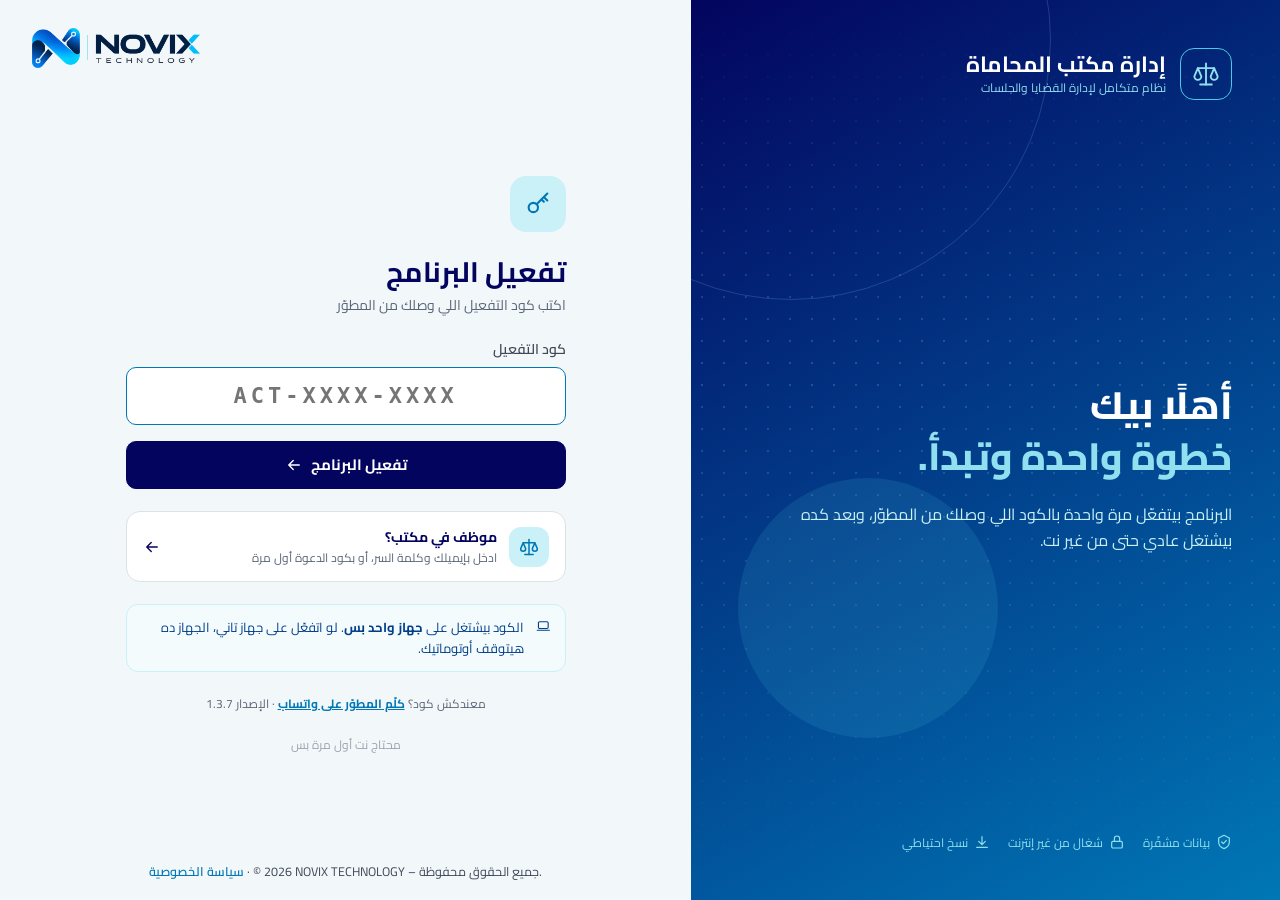
==== app/index.html @ bc23e1c9 "app: health pending list Co-Authored-By: Claude Opus 5.5 <noreply@anthropic.com> Claude-Session: htt" ====
<!doctype html>
<html lang="ar" dir="rtl">
  <head>
    <meta charset="UTF-8" />
    <meta name="viewport" content="width=device-width, initial-scale=1.0, viewport-fit=cover" />
    <meta name="theme-color" content="#03045E" />
    <meta name="apple-mobile-web-app-capable" content="yes" />
    <meta name="mobile-web-app-capable" content="yes" />
    <meta name="apple-mobile-web-app-title" content="مكتب المحاماة" />
    <meta name="apple-mobile-web-app-status-bar-style" content="black-translucent" />
    <link rel="manifest" href="manifest.webmanifest" />
    <link rel="apple-touch-icon" href="app-180.png" />
    <link rel="icon" href="favicon.png" />
    <title>إدارة مكتب المحاماة</title>
    <script type="module" crossorigin src="./assets/index-QLgOrc8S.js"></script>
    <link rel="stylesheet" crossorigin href="./assets/index-DDF5ctyL.css">
  </head>
  <body>
    <div id="root"><div class="splash" style="position:fixed;inset:0;display:flex;flex-direction:column;align-items:center;justify-content:center;background:#F1F6F9;font-family:Cairo,system-ui,sans-serif"><img src="novix-logo.png" alt="NOVIX TECHNOLOGY" style="height:46px;width:auto" /><span style="position:absolute;bottom:34px;font-size:12.5px;color:#1A2233" dir="ltr">© 2026 NOVIX TECHNOLOGY – جميع الحقوق محفوظة.</span></div></div>
  </body>
</html>
---- app/assets/index-DDF5ctyL.css ----
@font-face{font-family:Cairo;font-style:normal;font-display:swap;font-weight:400;src:url(./cairo-arabic-400-normal-DN15VWMM.woff2) format("woff2"),url(./cairo-arabic-400-normal-CAYwymWN.woff) format("woff");unicode-range:U+0600-06FF,U+0750-077F,U+0870-088E,U+0890-0891,U+0897-08E1,U+08E3-08FF,U+200C-200E,U+2010-2011,U+204F,U+2E41,U+FB50-FDFF,U+FE70-FE74,U+FE76-FEFC,U+102E0-102FB,U+10E60-10E7E,U+10EC2-10EC4,U+10EFC-10EFF,U+1EE00-1EE03,U+1EE05-1EE1F,U+1EE21-1EE22,U+1EE24,U+1EE27,U+1EE29-1EE32,U+1EE34-1EE37,U+1EE39,U+1EE3B,U+1EE42,U+1EE47,U+1EE49,U+1EE4B,U+1EE4D-1EE4F,U+1EE51-1EE52,U+1EE54,U+1EE57,U+1EE59,U+1EE5B,U+1EE5D,U+1EE5F,U+1EE61-1EE62,U+1EE64,U+1EE67-1EE6A,U+1EE6C-1EE72,U+1EE74-1EE77,U+1EE79-1EE7C,U+1EE7E,U+1EE80-1EE89,U+1EE8B-1EE9B,U+1EEA1-1EEA3,U+1EEA5-1EEA9,U+1EEAB-1EEBB,U+1EEF0-1EEF1}@font-face{font-family:Cairo;font-style:normal;font-display:swap;font-weight:400;src:url(./cairo-latin-ext-400-normal-xCL67Y2R.woff2) format("woff2"),url(./cairo-latin-ext-400-normal-C_BIE9Qe.woff) format("woff");unicode-range:U+0100-02BA,U+02BD-02C5,U+02C7-02CC,U+02CE-02D7,U+02DD-02FF,U+0304,U+0308,U+0329,U+1D00-1DBF,U+1E00-1E9F,U+1EF2-1EFF,U+2020,U+20A0-20AB,U+20AD-20C0,U+2113,U+2C60-2C7F,U+A720-A7FF}@font-face{font-family:Cairo;font-style:normal;font-display:swap;font-weight:400;src:url(./cairo-latin-400-normal-Dh7otpdh.woff2) format("woff2"),url(./cairo-latin-400-normal-b1R3q6Pf.woff) format("woff");unicode-range:U+0000-00FF,U+0131,U+0152-0153,U+02BB-02BC,U+02C6,U+02DA,U+02DC,U+0304,U+0308,U+0329,U+2000-206F,U+20AC,U+2122,U+2191,U+2193,U+2212,U+2215,U+FEFF,U+FFFD}@font-face{font-family:Cairo;font-style:normal;font-display:swap;font-weight:500;src:url(./cairo-arabic-500-normal-DDl0i4Xv.woff2) format("woff2"),url(./cairo-arabic-500-normal-BADfnM6v.woff) format("woff");unicode-range:U+0600-06FF,U+0750-077F,U+0870-088E,U+0890-0891,U+0897-08E1,U+08E3-08FF,U+200C-200E,U+2010-2011,U+204F,U+2E41,U+FB50-FDFF,U+FE70-FE74,U+FE76-FEFC,U+102E0-102FB,U+10E60-10E7E,U+10EC2-10EC4,U+10EFC-10EFF,U+1EE00-1EE03,U+1EE05-1EE1F,U+1EE21-1EE22,U+1EE24,U+1EE27,U+1EE29-1EE32,U+1EE34-1EE37,U+1EE39,U+1EE3B,U+1EE42,U+1EE47,U+1EE49,U+1EE4B,U+1EE4D-1EE4F,U+1EE51-1EE52,U+1EE54,U+1EE57,U+1EE59,U+1EE5B,U+1EE5D,U+1EE5F,U+1EE61-1EE62,U+1EE64,U+1EE67-1EE6A,U+1EE6C-1EE72,U+1EE74-1EE77,U+1EE79-1EE7C,U+1EE7E,U+1EE80-1EE89,U+1EE8B-1EE9B,U+1EEA1-1EEA3,U+1EEA5-1EEA9,U+1EEAB-1EEBB,U+1EEF0-1EEF1}@font-face{font-family:Cairo;font-style:normal;font-display:swap;font-weight:500;src:url(./cairo-latin-ext-500-normal-DxXN6Mb5.woff2) format("woff2"),url(./cairo-latin-ext-500-normal-De4OTi8O.woff) format("woff");unicode-range:U+0100-02BA,U+02BD-02C5,U+02C7-02CC,U+02CE-02D7,U+02DD-02FF,U+0304,U+0308,U+0329,U+1D00-1DBF,U+1E00-1E9F,U+1EF2-1EFF,U+2020,U+20A0-20AB,U+20AD-20C0,U+2113,U+2C60-2C7F,U+A720-A7FF}@font-face{font-family:Cairo;font-style:normal;font-display:swap;font-weight:500;src:url(./cairo-latin-500-normal-D-WQsSKQ.woff2) format("woff2"),url(./cairo-latin-500-normal-DkdkMETP.woff) format("woff");unicode-range:U+0000-00FF,U+0131,U+0152-0153,U+02BB-02BC,U+02C6,U+02DA,U+02DC,U+0304,U+0308,U+0329,U+2000-206F,U+20AC,U+2122,U+2191,U+2193,U+2212,U+2215,U+FEFF,U+FFFD}@font-face{font-family:Cairo;font-style:normal;font-display:swap;font-weight:600;src:url(./cairo-arabic-600-normal-rkrvveqO.woff2) format("woff2"),url(./cairo-arabic-600-normal-B3EOalmC.woff) format("woff");unicode-range:U+0600-06FF,U+0750-077F,U+0870-088E,U+0890-0891,U+0897-08E1,U+08E3-08FF,U+200C-200E,U+2010-2011,U+204F,U+2E41,U+FB50-FDFF,U+FE70-FE74,U+FE76-FEFC,U+102E0-102FB,U+10E60-10E7E,U+10EC2-10EC4,U+10EFC-10EFF,U+1EE00-1EE03,U+1EE05-1EE1F,U+1EE21-1EE22,U+1EE24,U+1EE27,U+1EE29-1EE32,U+1EE34-1EE37,U+1EE39,U+1EE3B,U+1EE42,U+1EE47,U+1EE49,U+1EE4B,U+1EE4D-1EE4F,U+1EE51-1EE52,U+1EE54,U+1EE57,U+1EE59,U+1EE5B,U+1EE5D,U+1EE5F,U+1EE61-1EE62,U+1EE64,U+1EE67-1EE6A,U+1EE6C-1EE72,U+1EE74-1EE77,U+1EE79-1EE7C,U+1EE7E,U+1EE80-1EE89,U+1EE8B-1EE9B,U+1EEA1-1EEA3,U+1EEA5-1EEA9,U+1EEAB-1EEBB,U+1EEF0-1EEF1}@font-face{font-family:Cairo;font-style:normal;font-display:swap;font-weight:600;src:url(./cairo-latin-ext-600-normal-DuRnqffh.woff2) format("woff2"),url(./cairo-latin-ext-600-normal-DAfLYaOC.woff) format("woff");unicode-range:U+0100-02BA,U+02BD-02C5,U+02C7-02CC,U+02CE-02D7,U+02DD-02FF,U+0304,U+0308,U+0329,U+1D00-1DBF,U+1E00-1E9F,U+1EF2-1EFF,U+2020,U+20A0-20AB,U+20AD-20C0,U+2113,U+2C60-2C7F,U+A720-A7FF}@font-face{font-family:Cairo;font-style:normal;font-display:swap;font-weight:600;src:url(./cairo-latin-600-normal-mGS0uvCM.woff2) format("woff2"),url(./cairo-latin-600-normal-buYOP1M3.woff) format("woff");unicode-range:U+0000-00FF,U+0131,U+0152-0153,U+02BB-02BC,U+02C6,U+02DA,U+02DC,U+0304,U+0308,U+0329,U+2000-206F,U+20AC,U+2122,U+2191,U+2193,U+2212,U+2215,U+FEFF,U+FFFD}@font-face{font-family:Cairo;font-style:normal;font-display:swap;font-weight:700;src:url(./cairo-arabic-700-normal-D3nDedWX.woff2) format("woff2"),url(./cairo-arabic-700-normal-CyOqhaeK.woff) format("woff");unicode-range:U+0600-06FF,U+0750-077F,U+0870-088E,U+0890-0891,U+0897-08E1,U+08E3-08FF,U+200C-200E,U+2010-2011,U+204F,U+2E41,U+FB50-FDFF,U+FE70-FE74,U+FE76-FEFC,U+102E0-102FB,U+10E60-10E7E,U+10EC2-10EC4,U+10EFC-10EFF,U+1EE00-1EE03,U+1EE05-1EE1F,U+1EE21-1EE22,U+1EE24,U+1EE27,U+1EE29-1EE32,U+1EE34-1EE37,U+1EE39,U+1EE3B,U+1EE42,U+1EE47,U+1EE49,U+1EE4B,U+1EE4D-1EE4F,U+1EE51-1EE52,U+1EE54,U+1EE57,U+1EE59,U+1EE5B,U+1EE5D,U+1EE5F,U+1EE61-1EE62,U+1EE64,U+1EE67-1EE6A,U+1EE6C-1EE72,U+1EE74-1EE77,U+1EE79-1EE7C,U+1EE7E,U+1EE80-1EE89,U+1EE8B-1EE9B,U+1EEA1-1EEA3,U+1EEA5-1EEA9,U+1EEAB-1EEBB,U+1EEF0-1EEF1}@font-face{font-family:Cairo;font-style:normal;font-display:swap;font-weight:700;src:url(./cairo-latin-ext-700-normal-Cscux539.woff2) format("woff2"),url(./cairo-latin-ext-700-normal-htXca11Z.woff) format("woff");unicode-range:U+0100-02BA,U+02BD-02C5,U+02C7-02CC,U+02CE-02D7,U+02DD-02FF,U+0304,U+0308,U+0329,U+1D00-1DBF,U+1E00-1E9F,U+1EF2-1EFF,U+2020,U+20A0-20AB,U+20AD-20C0,U+2113,U+2C60-2C7F,U+A720-A7FF}@font-face{font-family:Cairo;font-style:normal;font-display:swap;font-weight:700;src:url(./cairo-latin-700-normal-C3GYtKbV.woff2) format("woff2"),url(./cairo-latin-700-normal-6fcUy4Rc.woff) format("woff");unicode-range:U+0000-00FF,U+0131,U+0152-0153,U+02BB-02BC,U+02C6,U+02DA,U+02DC,U+0304,U+0308,U+0329,U+2000-206F,U+20AC,U+2122,U+2191,U+2193,U+2212,U+2215,U+FEFF,U+FFFD}@font-face{font-family:Cairo;font-style:normal;font-display:swap;font-weight:800;src:url(./cairo-arabic-800-normal-G1qvPr6G.woff2) format("woff2"),url(./cairo-arabic-800-normal-CVTPwINa.woff) format("woff");unicode-range:U+0600-06FF,U+0750-077F,U+0870-088E,U+0890-0891,U+0897-08E1,U+08E3-08FF,U+200C-200E,U+2010-2011,U+204F,U+2E41,U+FB50-FDFF,U+FE70-FE74,U+FE76-FEFC,U+102E0-102FB,U+10E60-10E7E,U+10EC2-10EC4,U+10EFC-10EFF,U+1EE00-1EE03,U+1EE05-1EE1F,U+1EE21-1EE22,U+1EE24,U+1EE27,U+1EE29-1EE32,U+1EE34-1EE37,U+1EE39,U+1EE3B,U+1EE42,U+1EE47,U+1EE49,U+1EE4B,U+1EE4D-1EE4F,U+1EE51-1EE52,U+1EE54,U+1EE57,U+1EE59,U+1EE5B,U+1EE5D,U+1EE5F,U+1EE61-1EE62,U+1EE64,U+1EE67-1EE6A,U+1EE6C-1EE72,U+1EE74-1EE77,U+1EE79-1EE7C,U+1EE7E,U+1EE80-1EE89,U+1EE8B-1EE9B,U+1EEA1-1EEA3,U+1EEA5-1EEA9,U+1EEAB-1EEBB,U+1EEF0-1EEF1}@font-face{font-family:Cairo;font-style:normal;font-display:swap;font-weight:800;src:url(./cairo-latin-ext-800-normal-ChnkP8hn.woff2) format("woff2"),url(./cairo-latin-ext-800-normal-RObK5hVW.woff) format("woff");unicode-range:U+0100-02BA,U+02BD-02C5,U+02C7-02CC,U+02CE-02D7,U+02DD-02FF,U+0304,U+0308,U+0329,U+1D00-1DBF,U+1E00-1E9F,U+1EF2-1EFF,U+2020,U+20A0-20AB,U+20AD-20C0,U+2113,U+2C60-2C7F,U+A720-A7FF}@font-face{font-family:Cairo;font-style:normal;font-display:swap;font-weight:800;src:url(./cairo-latin-800-normal-BBdTpBXf.woff2) format("woff2"),url(./cairo-latin-800-normal-ReWrxM5E.woff) format("woff");unicode-range:U+0000-00FF,U+0131,U+0152-0153,U+02BB-02BC,U+02C6,U+02DA,U+02DC,U+0304,U+0308,U+0329,U+2000-206F,U+20AC,U+2122,U+2191,U+2193,U+2212,U+2215,U+FEFF,U+FFFD}:root{color-scheme:light;--navy:#03045E;--navy2:#023E8A;--blue:#0077B6;--blue2:#0096C7;--cyan:#00B4D8;--cyan2:#48CAE4;--sky:#90E0EF;--sky2:#ADE8F4;--ice:#CAF0F8;--bg:#F2F7FA;--card:#FFFFFF;--line:#E3E6EB;--line2:#EEF0F3;--input:#DDE1E8;--text:#1A2233;--text2:#3F4859;--muted:#5B6577;--green:#2F6B3F;--green-bg:#E6F0E8;--orange:#8A4B0B;--orange-bg:#FCEBD7;--red:#A3360A;--red-bg:#FBE7DE;--wa:#146C3A;--wa-bg:#EAF7EF;--wa-line:#9FD9B4;--font:"Cairo",system-ui,sans-serif}*{box-sizing:border-box}html,body,#root{height:100%}@media (display-mode: standalone){html,body,#root{height:100vh}}html,body{overflow:hidden;overscroll-behavior:none}#root{overflow-x:hidden;overflow-y:auto;overscroll-behavior:none}@media print{html,body,#root,.app,.main{height:auto!important;overflow:visible!important}}body{margin:0;background:var(--bg);font-family:var(--font);color:var(--text);font-size:14px;line-height:1.6;direction:rtl}input,select,textarea,button{font-family:inherit}a{color:var(--blue)}a:hover{color:var(--navy2)}h1,h2,h3{margin:0}:focus-visible{outline:none;box-shadow:0 0 0 3px #48cae48c;border-radius:8px}::-webkit-scrollbar{width:10px;height:10px}::-webkit-scrollbar-track{background:transparent}::-webkit-scrollbar-thumb{background:#b8e6f1;border-radius:10px;border:3px solid var(--bg)}::-webkit-scrollbar-thumb:hover{background:var(--blue2)}.app{display:flex;height:100%;overflow:hidden}.side{flex:0 0 248px;height:100%;overscroll-behavior:contain;overflow-y:auto;background:var(--navy);color:var(--ice);padding:28px 18px;display:flex;flex-direction:column;gap:28px}.side::-webkit-scrollbar{width:6px}.side::-webkit-scrollbar-thumb{background:#90e0ef47;border:0}.brand{display:flex;align-items:center;gap:12px;padding-block:0;padding-inline:2px 8px}.brand-ic{width:44px;height:44px;border-radius:10px;border:1.5px solid var(--blue2);display:flex;align-items:center;justify-content:center;flex-shrink:0;color:var(--sky);overflow:hidden}.brand-ic img{width:100%;height:100%;object-fit:cover}.nav{display:flex;flex-direction:column;gap:4px}.navl{display:flex;align-items:center;gap:12px;padding:11px 14px;border-radius:8px;color:var(--ice);text-decoration:none;transition:background-color .18s,color .18s,box-shadow .18s;border:0;background:none;font:inherit;cursor:pointer;width:100%;text-align:start}.navl:hover,.navl:focus-visible{background:var(--navy2);color:#fff;box-shadow:inset -3px 0 0 var(--cyan2)}.navl.active{background:#ffffff14;color:#fff;font-weight:600;box-shadow:inset -3px 0 0 var(--blue2)}.navl .badge{margin-inline-start:auto;font-size:12px;background:#ffffff1a;padding:0 8px;border-radius:10px}.navl.logout:hover{background:#fbe7de1f;color:#ffb59a;box-shadow:none}.main{flex:1;min-width:0;height:100%;overflow-x:hidden;overflow-y:auto;overscroll-behavior:contain;padding:28px 32px 40px;display:flex;flex-direction:column;gap:20px}.card{background:var(--card);border:1px solid var(--line);border-radius:14px;padding:22px;display:flex;flex-direction:column;gap:16px}.h1{font-size:30px;line-height:1.3;color:var(--navy);font-weight:700}.h2{font-size:18px;font-weight:700;color:var(--navy)}.muted{color:var(--muted)}.small{font-size:12px}.row{display:flex;align-items:center;gap:12px}.grid2{display:grid;grid-template-columns:repeat(2,minmax(0,1fr));gap:16px}.grid3{display:grid;grid-template-columns:repeat(3,minmax(0,1fr));gap:16px}.pagehead{display:flex;flex-wrap:wrap;align-items:center;gap:16px}.pagehead>div:first-child{display:flex;flex-direction:column;margin-inline-end:auto}.crumbs{display:flex;gap:8px;color:var(--muted);font-size:13px;flex-wrap:wrap}.crumbs a{text-decoration:none}.btn{height:44px;padding:0 18px;border-radius:10px;border:1px solid var(--input);background:#fff;color:var(--navy);font-weight:600;font-size:14px;display:inline-flex;align-items:center;justify-content:center;gap:8px;cursor:pointer;text-decoration:none;transition:border-color .2s,transform .2s,box-shadow .2s,background-color .2s;white-space:nowrap}.btn:hover{border-color:var(--blue2)}.btn:disabled{opacity:.55;cursor:not-allowed}.btn-pri{background:var(--navy);border-color:var(--navy);color:#fff;font-weight:700;position:relative;overflow:hidden}.btn-pri:hover{color:#fff;transform:translateY(-2px);box-shadow:0 0 0 3px #48cae466,0 10px 22px -10px #03045e80}.btn-pri:after{content:"";position:absolute;top:0;bottom:0;width:40%;inset-inline-start:-60%;background:linear-gradient(100deg,transparent,rgba(255,255,255,.3),transparent);transform:skew(-18deg);pointer-events:none}.btn-pri:hover:after{animation:shine .8s ease-out}@keyframes shine{0%{inset-inline-start:-60%}to{inset-inline-start:130%}}.btn-danger{background:var(--red);border-color:var(--red);color:#fff;font-weight:700}.btn-danger:hover{color:#fff;filter:brightness(1.08)}.btn-wa{border-color:var(--wa-line);background:var(--wa-bg);color:var(--wa);font-weight:700}.btn-lg{height:48px;font-size:15px}.btn-sm{height:36px;padding:0 12px;font-size:13px}.btn-icon{width:36px;height:36px;padding:0}svg.plus{transition:transform .4s cubic-bezier(.2,.8,.2,1)}.btn:hover svg.plus{transform:rotate(90deg)}.fld{display:flex;flex-direction:column;gap:6px;min-width:0}.lbl{font-weight:600;color:var(--text2)}.req{color:var(--red)}.inp{height:44px;border:1px solid var(--input);border-radius:10px;padding:0 12px;font-size:14px;color:var(--text);background:#fff;width:100%;transition:border-color .2s,box-shadow .2s}textarea.inp{height:auto;padding:10px 12px;resize:vertical}.inp:focus{outline:none;border-color:var(--blue2);box-shadow:0 0 0 4px #48cae433}.inp.err{border-color:var(--red);box-shadow:0 0 0 3px #a3360a1a}.ferr{font-size:12px;color:var(--red);font-weight:600}.hint{font-size:12px;color:var(--muted)}.ltr{direction:ltr;text-align:right}.pill{display:inline-flex;align-items:center;gap:6px;padding:2px 10px;border-radius:20px;font-size:12px;font-weight:700;white-space:nowrap}.p-g{background:var(--green-bg);color:var(--green)}.p-o{background:var(--orange-bg);color:var(--orange)}.p-r{background:var(--red-bg);color:var(--red)}.p-b{background:#e6f7fb;color:var(--blue)}.p-s{background:#eef0f3;color:var(--text2)}.chip{display:inline-flex;align-items:center;gap:8px;height:44px;padding:0 16px;border:1px solid var(--input);border-radius:10px;background:#fff;cursor:pointer;font:inherit;color:var(--text)}.chip.on{border:1.5px solid var(--blue);background:#e6f7fb;font-weight:600}.chipf{height:36px;padding:0 14px;border-radius:20px;border:1px solid var(--input);background:#fff;color:var(--text2);font-size:13px;cursor:pointer}.chipf.on{background:var(--navy);border-color:var(--navy);color:#fff;font-weight:700}.table{width:100%;border-collapse:collapse}.table th{text-align:start;font-weight:500;font-size:13px;color:var(--muted);padding:8px 10px;border-bottom:1px solid var(--line)}.table td{padding:12px 10px;border-bottom:1px solid var(--line2)}.table tr:last-child td{border-bottom:0}.table tr.click{cursor:pointer;transition:background-color .18s}.table tr.click:hover{background:#f3fbfd}.search{display:flex;align-items:center;gap:8px;border:1px solid var(--input);border-radius:10px;padding:0 14px;height:44px;color:var(--muted);background:#fff;flex:1 1 260px}.search input{border:0;outline:none;background:transparent;font:inherit;color:var(--text);flex:1;min-width:0}.stat{background:#fff;border:1px solid var(--line);border-radius:14px;padding:16px;display:flex;align-items:center;gap:12px;text-decoration:none;color:var(--text);transition:transform .2s,border-color .2s}a.stat:hover{transform:translateY(-3px);border-color:var(--sky);color:var(--text)}.stat .ic{width:42px;height:42px;border-radius:12px;display:flex;align-items:center;justify-content:center;flex-shrink:0}.stat .v{font-size:22px;font-weight:800;color:var(--navy);line-height:1.2}.empty{display:flex;flex-direction:column;align-items:center;text-align:center;gap:10px;padding:48px 20px}.empty .ill{width:84px;height:84px;border-radius:24px;background:linear-gradient(145deg,#e6f7fb,#caf0f8);color:var(--blue);display:flex;align-items:center;justify-content:center;margin-bottom:6px;position:relative}.empty .ill:after{content:"";position:absolute;top:-8px;right:-8px;bottom:-8px;left:-8px;border-radius:30px;border:1.5px dashed var(--sky)}.empty h3{font-size:18px;color:var(--navy)}.empty p{margin:0;color:var(--muted);max-width:360px}.skel{background:linear-gradient(90deg,#eef2f5 25%,#f6f9fb,#eef2f5 75%);background-size:200% 100%;animation:sk 1.2s infinite;border-radius:10px}@keyframes sk{0%{background-position:200% 0}to{background-position:-200% 0}}.spinner{width:22px;height:22px;border-radius:50%;border:3px solid rgba(255,255,255,.35);border-top-color:#fff;animation:spin .8s linear infinite}.spinner.dark{border-color:#03045e26;border-top-color:var(--navy)}@keyframes spin{to{transform:rotate(360deg)}}.overlay{position:fixed;top:0;right:0;bottom:0;left:0;z-index:100;background:#03045e6b;-webkit-backdrop-filter:blur(3px);backdrop-filter:blur(3px);display:flex;align-items:center;justify-content:center;padding:24px;overflow-y:auto;animation:fade .2s}@keyframes fade{0%{opacity:0}}.modal{width:100%;max-width:520px;background:#fff;border-radius:22px;box-shadow:0 30px 80px -20px #03045e99;display:flex;flex-direction:column;max-height:calc(100vh - 48px);overflow:hidden;animation:pop .3s cubic-bezier(.2,1.2,.4,1)}.modal.wide{max-width:720px}@keyframes pop{0%{opacity:0;transform:translateY(14px) scale(.96)}}.modal-h{display:flex;align-items:flex-start;gap:14px;padding:22px 22px 14px}.modal-b{padding:0 22px 20px;overflow-y:auto;display:flex;flex-direction:column;gap:16px}.modal-f{display:flex;gap:10px;padding:16px 22px;border-top:1px solid var(--line2);background:#fbfcfd}.modal-f .btn{flex:1}.x{width:36px;height:36px;border-radius:10px;border:0;background:none;color:var(--muted);display:flex;align-items:center;justify-content:center;cursor:pointer;margin-inline-start:auto}.x:hover{background:var(--bg);color:var(--navy)}.bigic{width:72px;height:72px;border-radius:50%;display:flex;align-items:center;justify-content:center;animation:pop2 .5s .05s cubic-bezier(.2,1.5,.4,1) both}@keyframes pop2{0%{transform:scale(.3);opacity:0}}.toasts{position:fixed;bottom:24px;left:24px;z-index:200;display:flex;flex-direction:column;gap:10px;max-width:380px}.toast{display:flex;align-items:center;gap:12px;padding:12px 14px;border-radius:14px;background:#fff;border:1px solid var(--line);box-shadow:0 16px 40px -14px #03045e66;animation:tin .3s cubic-bezier(.2,1.2,.4,1)}@keyframes tin{0%{opacity:0;transform:translate(-20px)}}.toast .tic{width:32px;height:32px;border-radius:50%;display:flex;align-items:center;justify-content:center;flex-shrink:0}.alert{display:flex;align-items:flex-start;gap:12px;padding:12px 14px;border-radius:12px;font-size:13px}.alert-w{background:#fdf1e6;border:1px solid #F3D9BC;color:#6b3a08}.alert-e{background:var(--red-bg);border:1px solid #F1D3C4;color:#7a3b1c}.alert-i{background:#f3fbfd;border:1px solid var(--ice);color:var(--navy2)}.alert-s{background:var(--green-bg);border:1px solid #B9D8C1;color:#1f4d2b}@media (prefers-reduced-motion: reduce){*{animation:none!important;transition:none!important}}@media (max-width: 900px){.side{position:static;height:auto;flex-basis:100%}.app{flex-wrap:wrap}.grid3,.grid2{grid-template-columns:1fr}}.up-in{animation:upIn .35s cubic-bezier(.2,1.2,.4,1)}@keyframes upIn{0%{opacity:0;transform:translateY(14px) scale(.96)}to{opacity:1;transform:none}}.up-ic{animation:upPop .55s .1s cubic-bezier(.2,1.5,.4,1) both}@keyframes upPop{0%{transform:scale(.3);opacity:0}to{transform:none;opacity:1}}.up-ring{position:absolute;top:-10px;right:-10px;bottom:-10px;left:-10px;border-radius:50%;border:2px solid currentColor;opacity:0;animation:upRing 1.2s .3s ease-out}@keyframes upRing{0%{opacity:.6;transform:scale(.8)}to{opacity:0;transform:scale(1.35)}}.upd-chip{display:flex;align-items:center;gap:10px;padding:10px 14px;border-radius:10px;border:1px solid rgba(144,224,239,.35);background:#0096c72e;color:#fff;font:inherit;font-weight:700;cursor:pointer;text-align:start}.upd-chip:hover{background:#0096c74d}@media (prefers-reduced-motion: reduce){.up-in,.up-ic,.up-ring{animation:none}}input::-ms-reveal,input::-ms-clear{display:none}.side-search{display:flex;align-items:center;gap:10px;height:42px;margin:0 4px;padding:0 12px;border-radius:10px;border:1px solid rgba(144,224,239,.25);background:#ffffff0f;color:#90e0ef;font-family:inherit;font-size:14px;cursor:pointer;transition:background-color .2s,border-color .2s}.side-search:hover{background:#ffffff1f;border-color:#90e0ef80}.side-search kbd{margin-inline-start:auto;font-family:inherit;font-size:11px;padding:1px 6px;border-radius:5px;border:1px solid rgba(144,224,239,.35);direction:ltr}.mny-mask{display:inline-flex;align-items:center;gap:4px;letter-spacing:1px;color:inherit;white-space:nowrap}.mny-eye{display:inline-flex;align-items:center;justify-content:center;width:22px;height:22px;border-radius:6px;border:1px solid var(--line2,#E3E6EB);background:#fff;color:var(--blue,#0077B6);cursor:pointer;padding:0;letter-spacing:0}.mny-eye:hover{background:#e6f7fb}.mny-gate{display:flex;flex-direction:column;align-items:center;text-align:center;gap:10px;padding:56px 24px;border:1px dashed #90E0EF;border-radius:18px;background:#f3fbfd}.mny-gate h2{font-size:20px;color:var(--navy)}.mny-gate-ic{width:64px;height:64px;border-radius:50%;background:#caf0f8;color:#023e8a;display:flex;align-items:center;justify-content:center}.mny-bar{display:flex;align-items:center;gap:10px;flex-wrap:wrap;padding:8px 14px;border-radius:12px;background:#fdf1e6;color:#6b3a08;font-size:13px;font-weight:600}.mny-bar>span:nth-child(2){flex:1;min-width:180px}.mny-kbd{font-size:11px;font-weight:700;padding:2px 8px;border-radius:6px;background:#fff;border:1px solid #F3D3B0;direction:ltr}.mtop,.mtabs,.mscrim{display:none}.mburger{display:inline-flex;flex-direction:column;gap:4px;width:20px}.mburger i{display:block;height:2px;border-radius:2px;background:currentColor}.mburger.sm{width:18px;gap:3.5px;padding:3px 0}@media (max-width: 760px){input,select,textarea{font-size:16px!important}html,body,.main{overflow-x:hidden}.main{width:100%;max-width:100vw;box-sizing:border-box}.main>*,.st-wrap>*{min-width:0;max-width:100%;box-sizing:border-box}.bell-pop{position:fixed!important;top:calc(64px + env(safe-area-inset-top))!important;left:12px!important;right:12px!important;width:auto!important;max-width:none!important;z-index:45!important}.app{flex-direction:column;flex-wrap:nowrap}.mtop{display:flex;align-items:center;gap:8px;flex:0 0 auto;box-sizing:border-box;height:calc(56px + env(safe-area-inset-top));padding:0 8px;padding-top:env(safe-area-inset-top);background:var(--navy);color:#fff;z-index:30}.mtop-title{flex:1;min-width:0;font-weight:700;font-size:17px;white-space:nowrap;overflow:hidden;text-overflow:ellipsis;text-align:center}.mtop-btn{width:44px;height:44px;border:0;border-radius:12px;background:transparent;color:#fff;display:flex;align-items:center;justify-content:center;cursor:pointer}.mtop-btn:active{background:#ffffff1f}.side{position:fixed;inset-block:0;inset-inline-start:0;z-index:60;width:min(300px,84vw);height:100%;flex:none;transform:translate(105%);transition:transform .28s cubic-bezier(.2,.8,.2,1);padding:22px 14px calc(18px + env(safe-area-inset-bottom));gap:20px;box-shadow:0 0 40px #00000059}.drawer-open .side{transform:none}.mscrim{display:block;position:fixed;top:0;right:0;bottom:0;left:0;z-index:55;background:#03045e6b;opacity:0;pointer-events:none;transition:opacity .25s}.drawer-open .mscrim{opacity:1;pointer-events:auto}.main{flex:1 1 auto;height:auto;min-height:0;padding:16px 14px 24px;gap:14px}.mtabs{order:3;display:flex;flex:0 0 auto;align-items:stretch;justify-content:space-around;background:#fff;border-top:1px solid #E3E8EF;padding:4px 4px calc(4px + env(safe-area-inset-bottom));z-index:30}.mtab{flex:1;display:flex;flex-direction:column;align-items:center;justify-content:center;gap:2px;min-height:54px;border:0;background:none;color:#7a8499;font:inherit;font-size:11.5px;font-weight:600;text-decoration:none;border-radius:12px;cursor:pointer}.mtab.active{color:var(--navy)}.mtab.active svg,.mtab.active .mburger{color:var(--blue)}.main h1{font-size:24px!important;line-height:1.35!important}.main h2{font-size:18px}.grid3,.grid2,.g2,.g3{grid-template-columns:1fr!important}.modal{width:calc(100vw - 24px)!important;max-width:none!important;max-height:calc(100dvh - 40px);overflow-y:auto}.card,.panel{border-radius:16px}table{font-size:13.5px}.toast-wrap,.toasts{inset-inline:12px!important;bottom:calc(76px + env(safe-area-inset-bottom))!important}}@media (max-width: 760px){.au-wrap{flex-direction:column;flex-wrap:nowrap}.au-side{flex:0 0 auto!important;padding:calc(18px + env(safe-area-inset-top)) 18px 18px!important;gap:10px}.au-hero,.au-feats{display:none!important}.au-main{flex:1 1 auto!important;align-items:flex-start!important;padding:24px 18px 32px!important}.au-main h1{font-size:24px!important}.su-main{padding:24px 16px 32px!important}.g2,.su-g2,.su-row{grid-template-columns:1fr!important}}.cn-tog{display:inline-flex;align-items:center;gap:3px;height:22px;padding:0 7px;border-radius:99px;border:1px solid #C5ECF5;background:#f1fafd;color:#0077b6;font:inherit;font-size:12px;font-weight:700;cursor:pointer}.cn-tog svg{transition:transform .2s}.cn-tog.on svg{transform:rotate(180deg)}.cn-tog:hover{border-color:#0077b6}.cn-list{list-style:none;margin:4px 0 0;padding:6px 0 0;border-top:1px dashed #D7DCE3;display:flex;flex-direction:column;gap:6px;cursor:default}.cn-list li{display:flex;flex-direction:column;padding-inline-start:12px;position:relative}.cn-list li:before{content:"";position:absolute;inset-inline-start:2px;top:7px;width:5px;height:5px;border-radius:50%;background:#90c9de}.cn-list b{font-size:13px;color:#3f4859;white-space:nowrap}.cn-list span{font-size:11.5px;color:#5b6577}.cn-path{list-style:none;margin:0;padding:0;display:flex;flex-wrap:wrap;gap:10px;align-items:stretch}.cn-path li{flex:1 1 180px;display:flex;flex-direction:column;gap:2px;padding:12px 14px;border-radius:12px;border:1px solid #E3E6EB;background:#f7fafc;position:relative}.cn-path li.now{border-color:#0077b6;background:#e6f7fb}.cn-path li b{font-size:16px;color:#03045e}.cn-step{font-size:12px;font-weight:700;color:#0077b6}.im-dlg{display:flex;flex-direction:column;gap:16px;padding:22px;overflow-y:auto;min-height:0}.im-head{display:flex;gap:12px;align-items:flex-start}.im-head h2{margin:0;font-size:19px;color:#03045e}.im-ic{width:44px;height:44px;border-radius:12px;background:#e6f0e8;color:#2f6b3f;display:flex;align-items:center;justify-content:center;flex-shrink:0}.im-drop{display:flex;align-items:center;justify-content:center;gap:10px;min-height:76px;padding:12px;border:1.5px dashed #90C9DE;border-radius:12px;background:#f7fbfd;color:#03045e;font:inherit;cursor:pointer;text-align:center}.im-drop:hover,.im-drop.has{border-color:#0077b6;background:#f1fafd}.im-stats{display:flex;flex-wrap:wrap;gap:8px}.im-stats span{padding:6px 12px;border-radius:99px;background:#f2f5f8;font-size:13px;color:#3f4859}.im-stats b{color:#03045e}.im-stats .warn{background:#fdf1e6;color:#8a4b0b}.im-table{border:1px solid #E3E6EB;border-radius:12px;overflow-x:auto;display:flex;flex-direction:column}.im-table table{width:100%;min-width:680px;border-collapse:collapse;font-size:13px}.im-table th{background:#f7fafc;color:#5b6577;font-weight:600;text-align:start;padding:8px 10px;border-bottom:1px solid #E3E6EB;white-space:nowrap}.im-table td{padding:8px 10px;border-bottom:1px solid #EEF0F3}.im-st{font-size:12px;font-weight:700;padding:2px 10px;border-radius:99px;background:#e6f0e8;color:#2f6b3f;white-space:nowrap}.im-st.closed{background:#eef0f3;color:#5b6577}.im-opts{display:flex;flex-wrap:wrap;gap:14px}.im-f{display:flex;flex-direction:column;gap:6px;flex:1 1 240px;font-size:14px;font-weight:600;color:#1a2233}.im-btns{display:flex;gap:10px;justify-content:flex-end;position:sticky;bottom:-22px;margin:0 -22px -22px;padding:14px 22px;background:#fff;border-top:1px solid #EEF0F3;z-index:2}.dec{display:inline-block;font-size:12.5px;font-weight:700;padding:3px 10px;border-radius:8px;background:#f2f5f8;color:#3f4859;max-width:100%;overflow:hidden;text-overflow:ellipsis;white-space:nowrap}.dec.good{background:#e6f0e8;color:#2f6b3f}.im-stats .dup{background:#e6f0fa;color:#03045e;font-weight:600}.im-st.dup{background:#e6f0fa;color:#0077b6}.im-table tr.is-dup td{color:#8a93a6}.im-table td{white-space:nowrap}@media (min-width: 761px){.app{position:relative}.side{position:absolute;inset-block:0;inset-inline-start:0;z-index:40;width:76px;padding-inline:14px;overflow-x:hidden;transition:width .22s cubic-bezier(.2,.8,.2,1) .18s,box-shadow .22s .18s,padding .22s .18s}.side>*{min-width:212px}.side .navl,.side .upd-chip{white-space:nowrap}.side:hover,.side:has(:focus-visible){width:248px;padding-inline:18px;box-shadow:-24px 0 48px -20px #03045e8c;transition-delay:.1s}.main{margin-inline-start:76px}.side:not(:hover):not(:has(:focus-visible)) .navl,.side:not(:hover):not(:has(:focus-visible)) .upd-chip{font-size:0;gap:0;width:48px;justify-content:center;padding-inline:0}.side:not(:hover):not(:has(:focus-visible)) .navl .small,.side:not(:hover):not(:has(:focus-visible)) .upd-chip span{display:none}.side:not(:hover):not(:has(:focus-visible)) .brand>div:last-child,.side:not(:hover):not(:has(:focus-visible)) .side-me>div:last-child{opacity:0}.side .brand>div:last-child,.side .side-me>div:last-child{transition:opacity .15s .1s}.side .navl{position:relative}.side:not(:hover):not(:has(:focus-visible)) .navl .nav-badge{position:absolute;top:3px;inset-inline-end:3px;margin:0;min-width:18px;height:18px;padding:0 5px;font-size:10px;box-shadow:0 0 0 2px var(--navy)}}@media (min-width: 761px) and (prefers-reduced-motion: reduce){.side{transition:none}}.ssel-btn{display:flex;align-items:center;gap:8px;text-align:start;cursor:pointer;font-family:inherit}.ssel-btn:disabled{cursor:not-allowed;opacity:.6}.ssel-btn>svg{flex-shrink:0;color:#5b6577;transition:transform .15s}.ssel-btn.is-open>svg{transform:rotate(180deg)}.ssel-val{flex:1;min-width:0;overflow:hidden;text-overflow:ellipsis;white-space:nowrap}.ssel-val.ph{color:#5b6577}.ssel-pop{z-index:5000;background:#fff;border:1px solid #DDE1E8;border-radius:12px;box-shadow:0 12px 32px #03045e24;display:flex;flex-direction:column;overflow:hidden;font-size:14px}.ssel-q{display:flex;align-items:center;gap:8px;padding:0 12px;border-bottom:1px solid #EEF1F5;color:#5b6577;flex-shrink:0}.ssel-q input{flex:1;min-width:0;border:0;outline:none;height:44px;font:inherit;font-size:16px;color:#1a2233;background:transparent}.ssel-n{font-size:12px;background:#eef1f5;border-radius:99px;padding:2px 8px;color:#3f4859}.ssel-list{overflow-y:auto;padding:6px;overscroll-behavior:contain}.ssel-o{display:flex;flex-direction:column;gap:2px;padding:9px 12px;border-radius:8px;cursor:pointer;color:#1a2233}.ssel-o small{color:#5b6577;font-size:12px}.ssel-o.hi{background:#f0f9fc}.ssel-o.sel{background:#e6f7fb;color:#03045e;font-weight:700}.ssel-o.none{color:#5b6577}.ssel-none{padding:16px 12px;color:#5b6577;text-align:center}.ssel-pop .ssel-q input,.ssel-pop .ssel-q input:focus,.ssel-pop .ssel-q input:focus-visible{outline:none;box-shadow:none;border:0;background:transparent;padding:0}.ssel-q:focus-within{background:#fafdfe}.fp-ov{position:fixed;top:0;right:0;bottom:0;left:0;z-index:1100;background:#03045e8c;-webkit-backdrop-filter:blur(3px);backdrop-filter:blur(3px);display:flex;align-items:center;justify-content:center;padding:24px}.fp-box{width:min(960px,100%);height:min(88vh,1000px);background:#fff;border-radius:18px;display:flex;flex-direction:column;overflow:hidden;box-shadow:0 30px 80px -20px #03045e99}.fp-bar{display:flex;align-items:center;gap:10px;padding:12px 14px 12px 12px;border-bottom:1px solid #EEF1F5;color:#0077b6}.fp-bar b{flex:1;min-width:0;color:#03045e;overflow:hidden;text-overflow:ellipsis;white-space:nowrap}.fp-b{height:36px;padding:0 12px;border-radius:10px;border:1px solid #DDE1E8;background:#fff;color:#03045e;font:inherit;font-size:13px;font-weight:700;display:flex;align-items:center;gap:6px;cursor:pointer}.fp-x{width:40px;height:40px;border-radius:10px;border:0;background:#f2f5f8;color:#1a2233;display:flex;align-items:center;justify-content:center;cursor:pointer}.fp-body{flex:1;min-height:0;background:#eef2f6;display:flex;align-items:center;justify-content:center}.fp-body img{max-width:100%;max-height:100%;object-fit:contain}.fp-body iframe{width:100%;height:100%;border:0;background:#fff}.fp-msg{color:#5b6577;padding:24px;text-align:center}.fp-btn{display:inline-flex;align-items:center;gap:6px;height:32px;padding:0 10px;border-radius:8px;border:1px solid #CAF0F8;background:#f3fbfd;color:#0077b6;font:inherit;font-size:12px;font-weight:700;cursor:pointer;flex-shrink:0}.fp-btn:hover{background:#e6f7fb;border-color:#90e0ef}.fp-btn.sm{height:22px;width:22px;padding:0;justify-content:center;border:0;background:transparent}@media (max-width:760px){.fp-ov{padding:0}.fp-box{height:100%;border-radius:0}}.cmb{position:relative;display:block}.cmb>input{width:100%;padding-inline-end:38px;box-sizing:border-box}.cmb-car{position:absolute;inset-inline-end:6px;top:50%;transform:translateY(-50%);width:30px;height:30px;border:0;background:transparent;color:#5b6577;display:flex;align-items:center;justify-content:center;cursor:pointer;border-radius:8px}.cmb-car:hover{background:#f2f5f8}.wa-edit{background:#fff;border:1px solid transparent;border-radius:12px 12px 12px 4px;padding:12px 14px;font:inherit;font-size:13px;line-height:1.8;color:#1a2233;resize:vertical;min-height:120px;width:100%;box-sizing:border-box}.wa-edit:hover{border-color:#b9e3c9}.wa-edit:focus{outline:none;border-color:#146c3a;box-shadow:0 0 0 3px #146c3a26}.dec-task{display:flex;align-items:flex-start;gap:12px;padding:14px;border-radius:12px;border:1.5px solid #DDE1E8;background:#fff;cursor:pointer}.dec-task.on{border-color:#0077b6;background:#f3fbfd}.dec-task input{width:18px;height:18px;margin-top:3px;accent-color:#0077B6;flex-shrink:0}.wa-sw{width:44px;height:26px;border-radius:99px;background:#c9d1db;position:relative;flex-shrink:0;transition:background .2s}.wa-sw>span{position:absolute;top:3px;inset-inline-start:3px;width:20px;height:20px;border-radius:50%;background:#fff;box-shadow:0 1px 3px #0003;transition:inset-inline-start .2s}.wa-sw.on{background:#146c3a}.wa-sw.on>span{inset-inline-start:21px}label:has(>input:focus-visible)>.wa-sw{box-shadow:0 0 0 3px #146c3a4d}.sr-only{position:absolute;width:1px;height:1px;padding:0;margin:-1px;overflow:hidden;clip:rect(0,0,0,0);white-space:nowrap;border:0}.side-me{text-decoration:none;border-radius:12px;transition:background .15s}.side-me:hover,.side-me.active{background:#ffffff14}.side-me:focus-visible{outline:2px solid var(--sky);outline-offset:-2px}.snz{margin:0 22px 12px;padding:12px 14px;border-radius:12px;background:#f3fbfd;border:1px solid #CAF0F8;display:flex;flex-direction:column;gap:10px}.snz-t{display:flex;align-items:center;gap:6px;font-weight:700;color:#023e8a;font-size:13px}.snz-row{display:flex;flex-wrap:wrap;gap:8px;align-items:center}.snz-b{height:38px;padding:0 16px;border-radius:10px;border:1px solid #90E0EF;background:#fff;color:#03045e;font:inherit;font-size:14px;font-weight:700;cursor:pointer}.snz-b:hover{background:#0077b6;border-color:#0077b6;color:#fff}.snz-c{display:flex;align-items:center;gap:6px;height:38px;padding:0 4px 0 10px;border-radius:10px;border:1px dashed #90E0EF;background:#fff;color:#5b6577;font-size:13px}.snz-c input{width:52px;border:0;outline:none;font:inherit;font-size:15px;font-weight:700;color:#03045e;text-align:center;background:transparent}.snz-ok{height:30px;padding:0 12px;border-radius:8px;border:0;background:#03045e;color:#fff;font:inherit;font-size:13px;font-weight:700;cursor:pointer}.snz-ok:disabled{opacity:.4;cursor:not-allowed}.svf{display:flex;flex-direction:column;gap:6px}.svf-l{font-size:12px;font-weight:700;color:#5b6577}.svf-r{display:flex;align-items:center;gap:8px;padding:6px 6px 6px 12px;border-radius:10px;background:#e6f0e8;color:#2f6b3f;font-size:13px}.svf-r.busy{opacity:.55}.svf-n{flex:1;min-width:0;font-weight:700;overflow:hidden;text-overflow:ellipsis;white-space:nowrap}.svf-b{height:30px;padding:0 10px;border-radius:8px;border:1px solid #B9D8C1;background:#fff;color:#1f4d2b;font:inherit;font-size:12px;font-weight:700;display:flex;align-items:center;gap:5px;cursor:pointer}.svf-b:hover{border-color:#2f6b3f}.svf-b.del{width:30px;padding:0;justify-content:center;color:#a3360a;border-color:#f1d3c4}.svf-b.del:hover{background:#fff8f4;border-color:#a3360a}.svf-b:disabled{cursor:wait}.lh-wrap{overflow-x:auto;padding-bottom:4px}.lh-sheet{position:relative;width:210mm;min-height:297mm;margin:0 auto;background:#fff;box-shadow:0 12px 30px -18px #03045e59;-webkit-print-color-adjust:exact;print-color-adjust:exact}.lh-bg{position:absolute;top:0;left:0;width:100%;height:297mm;object-fit:fill;pointer-events:none;-webkit-user-select:none;user-select:none}.lh-c{position:relative;padding:var(--lh-top) var(--lh-side) var(--lh-bottom);-webkit-box-decoration-break:clone;box-decoration-break:clone;display:flex;flex-direction:column;gap:14px;font-size:13px}.lh-c tr{break-inside:avoid}.lhs{display:flex;flex-direction:column;gap:12px;padding-top:16px;border-top:1px solid #EEF1F5}.lhs-row{display:flex;gap:18px;flex-wrap:wrap;align-items:flex-start}.lhs-prev{position:relative;width:180px;aspect-ratio:210/297;border-radius:8px;overflow:hidden;border:1px solid #DDE1E8;background:#fff;cursor:pointer;flex-shrink:0;box-shadow:0 6px 16px -10px #03045e66}.lhs-prev img{width:100%;height:100%;display:block;object-fit:fill}.lhs-prev.empty{display:flex;flex-direction:column;align-items:center;justify-content:center;gap:8px;color:#0077b6;font-weight:700;font-size:13px;border:2px dashed #90E0EF;background:#f3fbfd;box-shadow:none}.lhs-box{position:absolute;border:1.5px dashed #0077B6;background:#0077b614;display:flex;align-items:center;justify-content:center}.lhs-box span{font-size:11px;font-weight:700;color:#0077b6;background:#ffffffd9;padding:1px 6px;border-radius:6px}.lhs-g{display:grid;grid-template-columns:repeat(3,minmax(0,1fr));gap:10px}.lp-only{display:none}@media print{.lp-hide{display:none!important}.lp-only{display:block!important}}.pd-head{display:flex;flex-direction:column;gap:2px;border-bottom:2px solid #03045E;padding-bottom:8px}.pd-t{font-size:20px;font-weight:800;color:#03045e}.pd-s{font-size:12px;color:#5b6577}.pd-plain{display:flex;flex-direction:column;gap:14px;font-size:13px}.pd-office{display:flex;align-items:center;gap:10px}.pd-office img{width:48px;height:48px;object-fit:contain}.pd-office span{display:flex;flex-direction:column}.pd-office b{font-size:17px;color:#03045e}.pd-office small{color:#5b6577}.pd-tbl{width:100%;border-collapse:collapse;font-size:12px}.pd-tbl th{background:#f2f7fa;color:#03045e;font-weight:700;text-align:start;padding:7px 6px;border-bottom:1px solid #DDE1E8}.pd-tbl td{padding:7px 6px;border-bottom:1px solid #EEF0F3;vertical-align:top}.pd-tbl tr{break-inside:avoid}.pd-kv{display:grid;grid-template-columns:repeat(2,minmax(0,1fr));gap:6px 18px;font-size:13px}.pd-kv span{display:flex;gap:6px}.pd-kv b{color:#5b6577;font-weight:600;white-space:nowrap}.pd-h{font-size:14px;font-weight:800;color:#03045e;margin-top:4px}.pd-sum{display:flex;gap:18px;flex-wrap:wrap;padding:8px 10px;border-radius:8px;background:#f2f7fa;font-size:13px}@media print{.toasts,.mny-bar{display:none!important}}.crp-stage{position:relative;overflow:hidden;cursor:grab;touch-action:none;box-shadow:0 0 0 1px #dde1e8,0 10px 24px -14px #03045e80;display:flex;align-items:center;justify-content:center;flex-shrink:0}.crp-stage:active{cursor:grabbing}.crp-stage:focus-visible{outline:3px solid #48CAE4;outline-offset:3px}.chk{background-color:#fff;background-image:linear-gradient(45deg,#EEF1F5 25%,transparent 25%,transparent 75%,#EEF1F5 75%),linear-gradient(45deg,#EEF1F5 25%,transparent 25%,transparent 75%,#EEF1F5 75%);background-size:16px 16px;background-position:0 0,8px 8px}.crp-row{display:flex;align-items:center;gap:10px;width:100%}.crp-ib{width:36px;height:36px;border-radius:10px;border:1px solid #DDE1E8;background:#fff;color:#03045e;font:inherit;font-size:20px;cursor:pointer;display:flex;align-items:center;justify-content:center;flex-shrink:0}.crp-chip{height:34px;padding:0 14px;border-radius:20px;border:1px solid #90E0EF;background:#f3fbfd;color:#0077b6;font:inherit;font-size:13px;font-weight:700;cursor:pointer}.crp-chip:hover{background:#e6f7fb}.crp-bg{width:30px;height:30px;border-radius:50%;border:2px solid #DDE1E8;cursor:pointer;padding:0}.crp-bg.on{border-color:#0077b6;box-shadow:0 0 0 3px #caf0f8}:is(button,a,[role=button],label.ss-sel,.sf-btn,.tk-f):not(:disabled):not(.pri):is([style*="solid rgb(221, 225, 232)"],[style*="solid rgb(227, 230, 235)"],[style*="solid #DDE1E8"],[style*="solid #E3E6EB"],.sf-btn,.tk-f,.ss-sel,.fp-btn,.btn2){transition:border-color .2s,color .2s,background-color .2s}:is(button,a,[role=button]):not(:disabled):is([style*="solid rgb(221, 225, 232)"],[style*="solid rgb(227, 230, 235)"],[style*="solid #DDE1E8"],[style*="solid #E3E6EB"]):is(:hover,:focus-visible),.sf-btn:not(.pri):not(:disabled):is(:hover,:focus-visible),.tk-f[aria-pressed=false]:is(:hover,:focus-visible),label.ss-sel:hover,label.ss-sel:focus-within,.btn:not(.btn-pri):not(.btn-danger):not(:disabled):focus-visible{border-color:#0096c7!important}select:not([multiple]){-webkit-appearance:none;-moz-appearance:none;appearance:none;background-image:url("data:image/svg+xml,%3Csvg xmlns='http://www.w3.org/2000/svg' width='16' height='16' viewBox='0 0 24 24' fill='none' stroke='%235B6577' stroke-width='2' stroke-linecap='round'%3E%3Cpath d='m6 9 6 6 6-6'/%3E%3C/svg%3E")!important;background-repeat:no-repeat!important;background-size:16px 16px!important;background-position:left 12px center!important;padding-left:38px!important;cursor:pointer}select:not([multiple]):disabled{cursor:not-allowed}[dir=ltr] select:not([multiple]){background-position:right 12px center!important;padding-left:12px!important;padding-right:38px!important}.ss-sel select:not([multiple]),select:not([multiple])[style*="border: 0"]{background-position:left 0 center!important;padding-left:24px!important}.nf-seg{flex:1;display:flex;align-items:center;gap:10px;padding:10px 12px;border-radius:12px;border:1px solid #DDE1E8;background:#fff;color:#3f4859;font:inherit;cursor:pointer;text-align:start;transition:border-color .2s,background-color .2s}.nf-seg:hover{border-color:#0096c7}.nf-seg.on{border-color:#0077b6;background:#e6f7fb;color:#03045e}.nf-seg b{font-size:14px}.nf-seg small{font-size:11.5px;color:#5b6577;font-weight:400}.fcard-new{border:1.5px dashed #90E0EF!important;background:#f3fbfd!important;color:#0077b6!important;align-items:center;justify-content:center;font:inherit;cursor:pointer;min-height:118px}.fcard-new:hover{border-color:#0096c7!important;background:#e6f7fb!important}.dc-img{position:relative;display:block;width:100%;padding:0;border:1px solid #E3E6EB;border-radius:14px;overflow:hidden;background:#f2f7fa;cursor:zoom-in}.dc-img img{display:block;width:100%;max-height:340px;object-fit:contain}.dc-img-h{position:absolute;inset-inline-start:10px;bottom:10px;display:inline-flex;align-items:center;gap:6px;height:32px;padding:0 12px;border-radius:99px;background:#03045ec7;color:#fff;font-size:12.5px;font-weight:700;opacity:.92;transition:opacity .2s,background-color .2s}.dc-img:hover .dc-img-h,.dc-img:focus-visible .dc-img-h{opacity:1;background:#03045e}.dc-img:hover{border-color:#0096c7}.dc-main{display:grid;grid-template-columns:repeat(auto-fit,minmax(0,1fr));gap:8px}.dc-a{height:44px;min-width:0;padding:0 10px;border-radius:12px;border:1px solid #DDE1E8;background:#fff;color:#03045e;font:inherit;font-size:14px;font-weight:700;display:inline-flex;align-items:center;justify-content:center;gap:8px;cursor:pointer;white-space:nowrap;transition:border-color .2s,background-color .2s}.dc-a:hover,.dc-a:focus-visible{border-color:#0096c7}.dc-a.pri{background:#03045e;border-color:#03045e;color:#fff}.dc-a.pri:hover{background:#023e8a}.dc-more{display:flex;flex-wrap:wrap;align-items:center;gap:2px 4px}.dc-l{height:34px;padding:0 10px;border:0;border-radius:8px;background:transparent;color:#0077b6;font:inherit;font-size:13px;font-weight:700;display:inline-flex;align-items:center;gap:6px;cursor:pointer}.dc-l:hover,.dc-l:focus-visible{background:#e6f7fb}.dc-l.del{color:#a3360a;margin-inline-start:auto}.dc-l.del:hover{background:#fbe7de}.lw-dlg.qu{max-width:920px;width:min(920px,calc(100vw - 32px));max-height:min(88vh,860px)}.qu-h{padding:18px 22px 0;display:flex;align-items:center;gap:12px}.qu-ic{width:42px;height:42px;border-radius:12px;background:#0077b6;color:#fff;display:flex;align-items:center;justify-content:center;flex-shrink:0}.qu-b{padding:16px 22px;display:flex;flex-direction:column;gap:12px;overflow-y:auto;min-height:0}.qu-list{display:flex;flex-direction:column;gap:8px}.qu-row{display:grid;grid-template-columns:44px minmax(0,1.6fr) minmax(150px,1fr) 150px auto;gap:10px;align-items:center;padding:10px 12px;border:1px solid #E3E6EB;border-radius:14px;background:#fff}.qu-row.done{background:#f2f8f3;border-color:#cfe5d4}.qu-row.err{border-color:#e8b4a0;background:#fdf4f0}.qu-x{width:44px;height:44px;border-radius:10px;background:#eef0f3;color:#3f4859;font-size:11px;font-weight:800;display:flex;align-items:center;justify-content:center}.qu-row.done .qu-x{background:#2f6b3f;color:#fff}.qu-f{display:flex;flex-direction:column;gap:4px;min-width:0}.qu-f .sf-inp{height:40px;font-weight:700}.qu-meta{font-size:11.5px;color:#5b6577;overflow:hidden;text-overflow:ellipsis;white-space:nowrap}.qu-st{height:42px!important;font-size:13px}.qu-foot{padding:12px 22px 18px;border-top:1px solid #EEF0F3;display:flex;gap:10px}@media (max-width:760px){.qu-row{grid-template-columns:44px minmax(0,1fr) auto}.qu-sel,.qu-st{grid-column:2 / -1}}.dca{container-type:inline-size}@container (max-width:250px){.dca-b span{display:none}}.cn-first{font-size:11.5px;color:#5b6577;white-space:nowrap}.cn-first b{color:#3f4859;font-weight:700}.cn-list-w{display:flex;flex-direction:column;gap:4px;margin-top:4px;padding-top:6px;border-top:1px dashed #D7DCE3;cursor:default}.cn-list-w .cn-list{border-top:0;margin:0;padding:0}.cn-ord{align-self:flex-start;display:inline-flex;align-items:center;gap:5px;height:26px;padding:0 9px;border-radius:99px;border:1px solid #DDE1E8;background:#fff;color:#0077b6;font:inherit;font-size:11.5px;font-weight:700;cursor:pointer;white-space:nowrap;transition:border-color .2s}.cn-ord:hover,.cn-ord:focus-visible{border-color:#0096c7}.cn-list li.now b{color:#0077b6}.cn-list b em{font-style:normal;font-size:10.5px;font-weight:700;color:#0077b6;background:#e6f7fb;border-radius:99px;padding:0 6px;margin-inline-start:6px}.cn-i{display:inline-block;min-width:16px;color:#90a0b3;font-weight:700;margin-inline-end:4px}.cn-list-w .cn-list li{padding-inline-start:0}.cn-list-w .cn-list li:before{display:none}.dlm{position:relative;display:inline-flex}.dlm-pop{z-index:5000;width:220px;box-sizing:border-box;display:flex;flex-direction:column;gap:2px;padding:6px;background:#fff;border:1px solid #DDE1E8;border-radius:12px;box-shadow:0 16px 30px -12px #03045e59}.dlm-pop button{display:flex;align-items:center;gap:10px;padding:8px 10px;border:0;border-radius:9px;background:transparent;font:inherit;color:#1a2233;cursor:pointer;text-align:start}.dlm-pop button:hover,.dlm-pop button:focus-visible{background:#e6f7fb}.dlm-pop b{display:block;font-size:13.5px;color:#03045e}.dlm-pop small{display:block;font-size:11.5px;color:#5b6577}.dlm-k{width:36px;height:36px;border-radius:9px;display:flex;align-items:center;justify-content:center;font-size:10.5px;font-weight:800;flex-shrink:0}.dlm-k.pdf{background:#fbe4e1;color:#a3260f}.dlm-k.jpg{background:#e6f0e8;color:#2f6b3f}.cf-cats{display:grid;grid-template-columns:repeat(4,minmax(0,1fr));gap:8px;padding:8px;background:#fff;border:1px solid #E3E6EB;border-radius:16px}.cf-cat{display:flex;align-items:center;gap:10px;min-width:0;padding:10px 12px;border-radius:12px;border:1px solid transparent;background:transparent;color:#3f4859;font:inherit;cursor:pointer;text-align:start;transition:background-color .2s,border-color .2s,color .2s}.cf-cat:hover{background:#f3fbfd;border-color:#dde1e8}.cf-cat.on{background:#03045e;color:#fff;border-color:#03045e}.cf-cat-i{width:38px;height:38px;border-radius:10px;background:#eef0f3;color:#03045e;display:flex;align-items:center;justify-content:center;flex-shrink:0}.cf-cat.on .cf-cat-i{background:#ffffff24;color:#90e0ef}.cf-cat-t{display:flex;flex-direction:column;min-width:0}.cf-cat-t b{font-size:15px}.cf-cat-t small{font-size:11.5px;color:#5b6577;white-space:nowrap;overflow:hidden;text-overflow:ellipsis}.cf-cat.on .cf-cat-t small{color:#caf0f8}.cf-crim{display:flex;flex-direction:column;gap:14px;padding:16px;border-radius:14px;background:#f7f9fc;border:1px solid #E3E6EB}.cf-crim-h{display:flex;align-items:center;gap:8px;font-weight:800;color:#03045e;font-size:14px}.cf-days{align-self:end;height:46px;display:flex;align-items:center;font-weight:700;color:#a3360a}@media (max-width:760px){.cf-cats{grid-template-columns:repeat(2,minmax(0,1fr))}}.cv-custody{display:flex;align-items:center;gap:8px;padding:10px 14px;border-radius:12px;background:#fbe7de;color:#8a2a06;font-weight:800;font-size:14px}.cv-custody span{font-weight:500;color:#a3360a}.dti{display:flex!important;align-items:center;gap:4px;position:relative;cursor:text}.dti:focus-within{outline:none;border-color:#0096c7!important;box-shadow:0 0 0 4px #48cae433}.dti.dis{opacity:.6;cursor:not-allowed}.dti-t{flex:1;min-width:0;height:100%;border:0;outline:none;background:transparent;font:inherit;color:inherit;padding:0;text-align:right;letter-spacing:.3px;font-variant-numeric:tabular-nums}.dti-t::placeholder{color:#8a94a6;letter-spacing:0}.dti-b{width:30px;height:30px;flex-shrink:0;border:0;border-radius:8px;background:transparent;color:#5b6577;display:flex;align-items:center;justify-content:center;cursor:pointer;margin-inline-end:-6px}.dti-b:hover{background:#e6f7fb;color:#0077b6}.dti-p{position:absolute;inset-inline-end:0;bottom:0;width:30px;height:100%;opacity:0;pointer-events:none;border:0;padding:0}.dti-bad{font-size:11px;font-weight:700;color:#a3360a;white-space:nowrap}.sf-date.dti{width:150px;height:30px;border:1px solid #F1D9B5;border-radius:8px;padding:0 6px;background:#fff}.cs-charge{display:inline-block;max-width:100%;padding:3px 10px;border-radius:8px;background:#fbe7de;color:#8a2a06;font-weight:700;font-size:13px;white-space:nowrap;overflow:hidden;text-overflow:ellipsis;vertical-align:middle}.cs-subj{display:block;max-width:220px;white-space:nowrap;overflow:hidden;text-overflow:ellipsis}.cs-cust{display:block;font-size:12px;font-weight:700;margin-top:2px;color:#5b6577}.cs-cust.detained,.cs-cust.serving{color:#a3360a}.cs-cust.fugitive{color:#8a4b0b}.cs-cust.bail,.cs-cust.residence{color:#2f6b3f}.srt-b{height:44px;display:inline-flex;align-items:center;gap:8px;padding:0 14px;border-radius:10px;border:1px solid #DDE1E8;background:#fff;color:#5b6577;font:inherit;font-size:14px;cursor:pointer;white-space:nowrap;transition:border-color .2s}.srt-b b{color:#03045e}.srt-b:hover,.srt-b[aria-expanded=true]{border-color:#0096c7}.srt-pop{z-index:5000;width:260px;box-sizing:border-box;padding:6px;background:#fff;border:1px solid #DDE1E8;border-radius:12px;box-shadow:0 16px 30px -12px #03045e59}.srt-o{width:100%;display:flex;align-items:center;gap:10px;padding:8px 10px;border:0;border-radius:9px;background:transparent;font:inherit;color:#1a2233;cursor:pointer;text-align:start}.srt-o:hover,.srt-o:focus-visible{background:#f3fbfd}.srt-o.on{background:#e6f7fb}.srt-o b{display:block;font-size:13.5px;color:#03045e}.srt-o small{display:block;font-size:11.5px;color:#5b6577}.srt-k{width:30px;height:30px;border-radius:8px;background:#eef0f3;color:#03045e;display:flex;align-items:center;justify-content:center;flex-shrink:0}.srt-o.on .srt-k{background:#03045e;color:#fff}.srt-sep{height:1px;background:#eef0f3;margin:4px 6px}.cs-badge{display:inline-block;font-size:11px;font-weight:700;border-radius:99px;padding:0 8px;line-height:20px;white-space:nowrap}.cs-badge.new{background:#caf0f8;color:#0077b6}.cs-badge.ed{background:#eef0f3;color:#3f4859}.lm{display:grid;grid-template-columns:230px minmax(0,1fr);border:1px solid #E3E6EB;border-radius:14px;overflow:hidden;min-height:420px}.lm-nav{background:#fafcfd;border-inline-start:0;border-inline-end:1px solid #EEF0F3;padding:14px 10px;display:flex;flex-direction:column;gap:2px}.lm-nh{margin:2px 10px 8px;color:#5b6577;font-size:12px;font-weight:600}.lm-ni{display:flex;align-items:center;gap:10px;padding:8px 10px;border-radius:10px;color:#1a2233;border:0;background:none;font:inherit;cursor:pointer;text-align:start;transition:background-color .18s}.lm-ni:hover{background:#f0f9fc}.lm-ic{width:30px;height:30px;border-radius:9px;background:#eef0f3;color:#03045e;display:flex;align-items:center;justify-content:center;flex-shrink:0}.lm-c{margin-inline-start:auto;font-size:12px;color:#5b6577;background:#eef0f3;border-radius:99px;padding:0 9px}.lm-ni.on{background:#e6f7fb;color:#03045e;font-weight:700;box-shadow:inset -3px 0 #0096c7}.lm-ni.on .lm-ic{background:#03045e;color:#fff}.lm-ni.on .lm-c{background:#fff;color:#0077b6}.lm-body{padding:18px 20px;display:flex;flex-direction:column;gap:10px;min-width:0}.lm-top{display:flex;align-items:center;gap:10px;flex-wrap:wrap}.lm-h{margin:0;font-size:18px;color:#03045e}.lm-s{color:#5b6577;font-size:13px;font-weight:400}.lm-hint{color:#5b6577;font-size:12.5px}.lm-search{height:42px;border:1px solid #DDE1E8;border-radius:10px;padding:0 12px;display:flex;align-items:center;gap:8px;color:#8a93a3;transition:border-color .2s}.lm-search:focus-within{border-color:#0096c7;box-shadow:0 0 0 4px #48cae433}.lm-search input{border:0;outline:0;flex:1;font:inherit;color:#1a2233;background:none;min-width:0}.lm-chips{display:flex;gap:6px;flex-wrap:wrap;align-items:center}.lm-chip{border:1px solid #DDE1E8;border-radius:99px;padding:3px 14px;font:inherit;font-size:13px;color:#3f4859;background:#fff;cursor:pointer;transition:border-color .2s}.lm-chip:hover{border-color:#0096c7}.lm-chip.on{background:#03045e;border-color:#03045e;color:#fff;font-weight:600}.lm-sep{width:1px;height:20px;background:#e3e6eb;margin:0 4px}.lm-cats{display:flex;gap:4px;flex-wrap:wrap}.lm-t{width:100%;border-collapse:collapse}.lm-t th{color:#5b6577;font-weight:400;text-align:right;padding:8px;font-size:13px;border-bottom:1px solid #EEF0F3}.lm-t td{padding:9px 8px;border-bottom:1px solid #EEF0F3;vertical-align:middle}.lm-t tr.dim td{opacity:.6}.lm-t tr.lm-edit td{background:#f4fbfd}.lm-t tr.lm-over td{box-shadow:inset 0 2px #0096c7}.lm-drag{color:#c9ced7;font-size:15px;-webkit-user-select:none;user-select:none;letter-spacing:-2px}.lm-drag.on{color:#8a93a3;cursor:grab}.lm-nm{display:inline-flex;align-items:center;gap:8px;flex-wrap:wrap}.lm-nm b{font-weight:600;color:#1a2233}.lm-tag{font-size:11px;font-weight:700;border-radius:99px;padding:1px 9px}.lm-tag.base{background:#eef0f3;color:#3f4859}.lm-tag.mine{background:#caf0f8;color:#0077b6}.lm-tag.hid{background:#fcebd7;color:#8a4b0b}.lm-cat{font-size:11.5px;color:#5b6577;border:1px solid #E3E6EB;border-radius:99px;padding:0 8px}.lm-use{color:#0077b6;font-weight:600;font-size:13px}.lm-zero{color:#8a93a3;font-size:13px}.lm-acts{display:flex;gap:6px;justify-content:flex-end;align-items:center}.lm-ib{width:34px;height:34px;border-radius:9px;border:1px solid #DDE1E8;display:inline-flex;align-items:center;justify-content:center;color:#03045e;background:#fff;cursor:pointer;font:inherit;font-weight:700;transition:border-color .2s}.lm-ib:hover{border-color:#0096c7}.lm-ib.red{color:#a3360a}.lm-ib:disabled{opacity:.4;cursor:not-allowed}.lm-in{height:38px;border:1px solid #0096C7;border-radius:9px;padding:0 12px;font:inherit;font-weight:600;color:#1a2233;box-shadow:0 0 0 4px #48cae433;outline:0;width:min(340px,100%)}.lm-in.err{border-color:#a3360a;box-shadow:0 0 0 3px #a3360a1a}.lm-err{font-size:12px;color:#a3360a;font-weight:600}.lm-empty{text-align:center;color:#5b6577;padding:28px 8px!important}.lm-opt{display:flex;align-items:center;gap:10px;padding:10px 12px;border-radius:12px;border:1px solid #DDE1E8;background:#fff;font:inherit;cursor:pointer;text-align:start;color:#3f4859;transition:border-color .2s}.lm-opt:hover{border-color:#0096c7}.lm-opt.on{border-color:#0077b6;background:#f4fbfd;color:#03045e}.lm-opt b{display:block;font-size:14px}.lm-opt small{font-size:12px;color:#5b6577}.lm-opt.on .lm-ic{background:#03045e;color:#fff}.cmb-save{flex-direction:row!important;align-items:center;gap:10px!important;background:#e6f7fb;color:#03045e;font-weight:700;margin-bottom:4px}.cmb-save small{display:block;font-weight:400}.cmb-plus{width:26px;height:26px;border-radius:8px;background:#03045e;color:#fff;display:flex;align-items:center;justify-content:center;flex-shrink:0}@media (max-width:860px){.lm{grid-template-columns:1fr}.lm-nav{flex-direction:row;overflow-x:auto;border-inline-end:0;border-bottom:1px solid #EEF0F3}.lm-nh{display:none}.lm-ni{white-space:nowrap}}.rmd-stack{position:fixed;bottom:24px;inset-inline-end:24px;z-index:130;display:flex;flex-direction:column;gap:12px;width:min(400px,calc(100vw - 32px))}.rmd{display:flex;flex-direction:column;gap:14px;padding:16px;border-radius:16px;background:var(--navy);color:#fff;box-shadow:0 24px 50px -14px #03045ea6;animation:pop .3s cubic-bezier(.2,1.2,.4,1)}.rmd-ic{width:42px;height:42px;border-radius:12px;background:var(--blue2);display:inline-flex;align-items:center;justify-content:center;flex-shrink:0}.rmd-x{width:32px;height:32px;border:0;border-radius:8px;background:transparent;color:#ade8f4;cursor:pointer;display:inline-flex;align-items:center;justify-content:center}.rmd-x:hover{background:#ffffff1a}.rmd-b{min-height:38px;padding:0 14px;border-radius:10px;border:1px solid rgba(255,255,255,.28);background:transparent;color:#fff;font:inherit;font-size:13px;font-weight:700;cursor:pointer}.rmd-b:hover{background:#ffffff1f}.rmd-b.pri{background:#fff;color:var(--navy);border-color:#fff}.rmd-b.pri:hover{background:var(--ice)}.cf-chips{display:flex;flex-wrap:wrap;gap:8px}.cf-chip{display:inline-flex;align-items:center;gap:6px;min-height:44px;padding:0 16px;border-radius:10px;border:1px solid var(--input);background:#fff;color:var(--text);font:inherit;font-size:14px;cursor:pointer;transition:border-color .15s,background-color .15s}.cf-chip:hover{border-color:var(--navy)}.cf-chip.on{background:var(--navy);border-color:var(--navy);color:#fff;font-weight:700}.cf-chip-in{padding:0 12px;cursor:text}.cf-chip-in input{width:76px;border:0;outline:none;background:transparent;font:inherit;color:inherit;text-align:center}.cf-chip-in.on input::placeholder{color:#caf0f8}.cf-det{display:flex;flex-direction:column;gap:16px;padding:18px;border-radius:14px;background:#fff8f2;border:1px solid #F3D9BC}.cf-det-h{display:flex;align-items:center;gap:10px;flex-wrap:wrap}.cf-det-h b{color:#7a3b0b;font-size:15px}.cf-det-h small{color:#8a4b0b;font-size:12px}.cf-det-ic{width:34px;height:34px;border-radius:10px;background:#fcebd7;color:#8a4b0b;display:inline-flex;align-items:center;justify-content:center;flex-shrink:0}.cf-det-days{padding:4px 12px;border-radius:20px;background:#8a4b0b;color:#fff;font-size:13px;font-weight:700}.cf-next{display:flex;align-items:center;gap:16px;flex-wrap:wrap;padding:14px 16px;border-radius:12px;background:#fff;border:1px solid #F3D9BC}.cf-next small{color:var(--muted);font-size:12px}.cf-next b{color:var(--navy);font-size:17px}.cf-next-ic{color:#8a4b0b;flex-shrink:0;align-self:flex-start;margin-top:2px;pointer-events:none}.cf-next-in{color:#8a4b0b;font-weight:700;font-size:13px}.cf-next-in.late{color:var(--red)}.cf-tog{display:flex;align-items:center;gap:10px;min-height:40px;padding:0 12px;border-radius:10px;border:1px solid #EEF0F3;background:#fff;color:var(--navy);font-size:14px;font-weight:600;cursor:pointer}.cf-tog input{width:18px;height:18px;accent-color:var(--blue);margin:0}.cf-tog.off{opacity:.5;cursor:not-allowed}.cf-more{display:flex;flex-direction:column;gap:16px;padding-top:14px;border-top:1px dashed var(--input)}.cf-more-b{align-self:flex-start;display:inline-flex;align-items:center;gap:10px;min-height:44px;padding:0 16px;border-radius:10px;border:1px solid var(--input);background:#fff;color:var(--navy);font:inherit;font-size:14px;font-weight:700;cursor:pointer}.cf-more-b small{font-weight:500;color:var(--muted);font-size:12px}.cf-co{display:grid;grid-template-columns:24px minmax(0,1.4fr) minmax(0,1fr) minmax(0,1fr) 32px;gap:8px;align-items:center}.cf-co b{color:var(--muted);text-align:center}.cf-add{align-self:flex-start;display:inline-flex;align-items:center;gap:8px;min-height:44px;padding:0 14px;border-radius:10px;border:1px dashed var(--cyan2);background:#fff;color:var(--blue);font:inherit;font-size:14px;font-weight:700;cursor:pointer}.cf-civil{display:flex;flex-direction:column;gap:12px;padding:16px;border-radius:12px;background:#fff;border:1px solid #EEF0F3}.cf-civil b{color:var(--navy)}.cf-civil small{color:var(--muted);font-size:12px}.cf-sw{position:relative;width:52px;height:30px;border-radius:20px;border:0;background:#c9d1db;cursor:pointer;flex-shrink:0;transition:background-color .2s}.cf-sw span{position:absolute;top:3px;inset-inline-start:3px;width:24px;height:24px;border-radius:50%;background:#fff;box-shadow:0 1px 3px #0003;transition:inset-inline-start .2s}.cf-sw.on{background:var(--blue)}.cf-sw.on span{inset-inline-start:25px}@media (max-width: 900px){.cf-co{grid-template-columns:24px 1fr 32px}.cf-co select,.cf-co input:nth-of-type(2){grid-column:2}}.splash{position:fixed;top:0;right:0;bottom:0;left:0;display:flex;flex-direction:column;align-items:center;justify-content:center;gap:22px;background:#f1f6f9;z-index:5000;animation:spl-in .45s ease-out both}.splash img{animation:spl-logo .7s cubic-bezier(.2,.8,.2,1) both}.splash-bar{width:120px;height:3px;border-radius:3px;background:#dce8ef;overflow:hidden;position:relative}.splash-bar i{position:absolute;top:0;right:0;bottom:0;left:0;width:40%;border-radius:3px;background:linear-gradient(90deg,#0077b6,#00b4d8);animation:spl-bar 1.1s ease-in-out infinite}.splash-hint{font-size:13px;color:#5b6577}.splash-copy{position:absolute;bottom:34px;font-size:12.5px;color:#1a2233}@keyframes spl-in{0%{opacity:0}to{opacity:1}}@keyframes spl-logo{0%{opacity:0;transform:translateY(6px) scale(.97)}to{opacity:1;transform:none}}@keyframes spl-bar{0%{transform:translate(150%)}to{transform:translate(-260%)}}@media (prefers-reduced-motion:reduce){.splash,.splash img,.splash-bar i{animation:none}}.au-brand{align-self:flex-end;display:flex}.au-copy{font-size:12.5px;color:#3f4859;text-align:center}.au-copy a{color:#0077b6;font-weight:600;text-decoration:none}.au-copy a:hover{text-decoration:underline}.st-dev{display:flex;align-items:center;gap:14px;flex-wrap:wrap;padding:12px 16px;border-radius:12px;border:1px solid #E3E6EB;background:#fff}.nav-badge{margin-inline-start:auto;min-width:20px;height:20px;padding:0 6px;border-radius:99px;background:#48cae4;color:#03045e;font-size:11px;font-weight:800;display:inline-flex;align-items:center;justify-content:center}.mau-switch{display:flex;align-items:center;gap:12px;padding:14px 16px;border-radius:14px;border:1px solid #DDE1E8;background:#fff;font:inherit;color:var(--navy);cursor:pointer;transition:border-color .2s,background-color .2s}.mau-switch:hover{border-color:#0096c7;background:#f4fbfd}.mau-ic{width:40px;height:40px;border-radius:12px;background:#caf0f8;color:#0077b6;display:flex;align-items:center;justify-content:center;flex-shrink:0}.mau-tabs{display:flex;gap:4px;padding:4px;border-radius:12px;background:#eef2f6}.mau-tabs button{flex:1;height:38px;border:0;border-radius:9px;background:none;font:inherit;font-weight:600;color:#5b6577;cursor:pointer;transition:background-color .2s,color .2s}.mau-tabs button.on{background:#fff;color:var(--navy);box-shadow:0 1px 3px #03045e1f}.stf{display:flex;flex-direction:column;gap:16px}.stf-head{display:flex;align-items:center;gap:12px;flex-wrap:wrap}.stf-tabs{display:flex;align-items:center;gap:6px;border-bottom:1px solid #E3E6EB;flex-wrap:wrap}.stf-tabs>button{display:inline-flex;align-items:center;gap:8px;height:42px;padding:0 14px;border:0;background:none;font:inherit;font-weight:600;color:#5b6577;cursor:pointer;border-bottom:2px solid transparent;margin-bottom:-1px}.stf-tabs>button.on{color:var(--navy);border-bottom-color:#0096c7}.stf-notify{margin-inline-start:auto;display:inline-flex;align-items:center;gap:8px;font-size:13px;color:#3f4859;cursor:pointer}.stf-notify input{width:17px;height:17px;accent-color:#0077B6}.stf-list{display:flex;flex-direction:column;gap:12px}.stf-card{background:#fff;border:1px solid #E3E6EB;border-radius:16px;padding:16px 18px;display:flex;flex-direction:column;gap:12px}.stf-card.off{background:#fbfbfc}.stf-card.off .stf-name,.stf-card.off .stf-av{opacity:.6}.stf-row{display:flex;gap:14px;align-items:flex-start;flex-wrap:wrap}.stf-av{width:46px;height:46px;border-radius:50%;background:#03045e;color:#fff;display:flex;align-items:center;justify-content:center;font-weight:700;font-size:18px;flex-shrink:0}.stf-main{flex:1;min-width:240px;display:flex;flex-direction:column;gap:4px}.stf-name{font-weight:700;font-size:16px;color:var(--navy);display:flex;align-items:center;gap:8px;flex-wrap:wrap}.stf-mail{color:#5b6577;font-size:13px;text-align:end;align-self:flex-start}.stf-st{font-size:11.5px;font-weight:700;border-radius:99px;padding:1px 10px}.stf-st.ok{background:#e6f0e8;color:#2f6b3f}.stf-st.wait{background:#fcebd7;color:#8a4b0b}.stf-st.off{background:#fbe7de;color:#a3360a}.stf-perms{display:flex;gap:6px;flex-wrap:wrap;margin-top:4px}.stf-perm{display:inline-flex;align-items:center;gap:4px;font-size:12px;border-radius:99px;padding:2px 10px;background:#f1f3f6;color:#8a93a3}.stf-perm.yes{background:#e6f7fb;color:#0077b6;font-weight:600}.stf-perm.ln{background:#fff;border:1px solid #E3E6EB;color:#3f4859}.stf-side{display:flex;flex-direction:column;align-items:flex-end;gap:6px}.stf-dev{display:inline-flex;align-items:center;gap:6px;height:32px;padding:0 12px;border-radius:9px;border:1px solid #DDE1E8;background:#fff;font:inherit;font-size:13px;color:var(--navy);cursor:pointer}.stf-dev:hover{border-color:#0096c7}.stf-when{font-size:12px;color:#8a93a3}.stf-devs{display:flex;flex-direction:column;gap:6px;padding:10px 12px;border-radius:12px;background:#f6f9fb}.stf-devrow{display:flex;align-items:center;gap:10px;color:#3f4859}.stf-acts{display:flex;gap:8px;flex-wrap:wrap;border-top:1px solid #EEF0F3;padding-top:12px}.stf-acts .btn-sm{display:inline-flex;align-items:center;gap:6px}.stf-warn{color:#a3360a}.stf-on{color:#2f6b3f}.stf-del{margin-inline-start:auto;color:#a3360a;width:36px;justify-content:center;padding:0}.stf-empty{display:flex;flex-direction:column;align-items:center;text-align:center;gap:8px;padding:40px 16px;background:#fff;border:1px dashed #CAD3DE;border-radius:16px;color:#5b6577}.stf-empty h3{margin:4px 0 0;color:var(--navy)}.stf-empty p{margin:0 0 8px;max-width:420px}.stf-empty-ic{width:60px;height:60px;border-radius:18px;background:#caf0f8;color:#0077b6;display:flex;align-items:center;justify-content:center}.stf-act{display:flex;flex-direction:column;gap:12px}.stf-filter{display:flex;gap:6px;flex-wrap:wrap}.stf-chip{border:1px solid #DDE1E8;border-radius:99px;padding:4px 14px;font:inherit;font-size:13px;background:#fff;color:#3f4859;cursor:pointer}.stf-chip.on{background:#03045e;border-color:#03045e;color:#fff;font-weight:600}.stf-feed{list-style:none;margin:0;display:flex;flex-direction:column;gap:6px;background:#fff;border:1px solid #E3E6EB;border-radius:16px;padding:8px 16px 14px}.stf-day{display:block;font-size:12.5px;font-weight:700;color:#5b6577;margin:12px 0 4px}.stf-ev{display:flex;align-items:center;gap:10px;padding:8px 0;border-bottom:1px solid #F1F3F6;color:#1a2233}.stf-evic{width:30px;height:30px;border-radius:9px;background:#e6f7fb;color:#0077b6;display:flex;align-items:center;justify-content:center;flex-shrink:0}.stf-ev.danger .stf-evic{background:#fbe7de;color:#a3360a}.stf-evd{color:#0077b6;font-weight:600}.stf-dh{display:flex;align-items:center;gap:10px;padding:18px 20px 6px}.stf-dt{font-size:19px;font-weight:800;color:#03045e;flex:1}.stf-db{padding:8px 20px 14px;display:flex;flex-direction:column;gap:14px;overflow-y:auto}.stf-df{display:flex;gap:10px;padding:12px 20px 18px;border-top:1px solid #EEF0F3}.stf-2{display:grid;grid-template-columns:1fr 1fr;gap:12px}.stf-lbl{font-weight:700;color:var(--navy);font-size:14px;margin-bottom:-6px}.stf-perm-grid{display:flex;flex-direction:column;gap:8px}.stf-pt{display:flex;align-items:center;gap:12px;padding:10px 12px;border:1px solid #DDE1E8;border-radius:12px;cursor:pointer;transition:border-color .2s,background-color .2s}.stf-pt:hover{border-color:#0096c7}.stf-pt.on{border-color:#0077b6;background:#f4fbfd}.stf-pt b{display:block;color:var(--navy);font-size:14px}.stf-pt small{display:block;color:#5b6577;font-size:12px;line-height:1.5}.stf-ptic{width:34px;height:34px;border-radius:10px;background:#eef0f3;color:#03045e;display:flex;align-items:center;justify-content:center;flex-shrink:0}.stf-pt.on .stf-ptic{background:#03045e;color:#fff}.stf-sw{position:relative;width:42px;height:24px;flex-shrink:0}.stf-sw input{position:absolute;top:0;right:0;bottom:0;left:0;opacity:0;margin:0;cursor:pointer}.stf-sw i{position:absolute;top:0;right:0;bottom:0;left:0;border-radius:99px;background:#cad3de;transition:background-color .2s;pointer-events:none}.stf-sw i:after{content:"";position:absolute;top:3px;inset-inline-start:3px;width:18px;height:18px;border-radius:50%;background:#fff;box-shadow:0 1px 2px #0003;transition:transform .2s}.stf-sw input:checked+i{background:#0077b6}.stf-sw input:checked+i:after{transform:translate(-18px)}.stf-sw input:focus-visible+i{box-shadow:0 0 0 3px #48cae466}.stf-devpick{display:flex;align-items:center;gap:12px;padding:12px;border-radius:12px;background:#f6f9fb}.stf-devpick b{display:block;color:var(--navy)}.stf-devpick small{color:#5b6577;font-size:12px}.stf-step{display:flex;align-items:center;border:1px solid #DDE1E8;border-radius:10px;background:#fff;overflow:hidden}.stf-step button{width:38px;height:38px;border:0;background:none;font-size:20px;color:var(--navy);cursor:pointer}.stf-step button:disabled{opacity:.35;cursor:not-allowed}.stf-step span{min-width:30px;text-align:center;font-weight:800;color:var(--navy)}.stf-inv{padding:26px 24px 20px;display:flex;flex-direction:column;align-items:center;text-align:center;gap:12px}.stf-inv h2{margin:0;font-size:21px;color:#03045e}.stf-inv p{margin:0;color:#3f4859;font-size:14px;line-height:1.7}.stf-invic{width:60px;height:60px;border-radius:18px;background:#caf0f8;color:#0077b6;display:flex;align-items:center;justify-content:center}.stf-code{display:inline-flex;align-items:center;gap:12px;padding:12px 18px;border-radius:14px;border:1.5px dashed #0096C7;background:#f4fbfd;font-family:ui-monospace,Consolas,monospace;font-size:24px;font-weight:800;letter-spacing:3px;color:#03045e;cursor:pointer}.stf-code:hover{background:#e6f7fb}@media (max-width:720px){.stf-2{grid-template-columns:1fr}.stf-side{align-items:flex-start}}.mau-google{display:flex;align-items:center;justify-content:center;gap:10px;height:50px;border-radius:12px;border:1px solid #DDE1E8;background:#fff;font:inherit;font-weight:700;font-size:15px;color:#1a2233;cursor:pointer;transition:border-color .2s,background-color .2s}.mau-google:hover{border-color:#0096c7;background:#f8fbfd}.mau-google:disabled{cursor:progress;color:#5b6577}.mau-or{display:flex;align-items:center;gap:12px;color:#8a93a3;font-size:12.5px}.mau-or:before,.mau-or:after{content:"";flex:1;height:1px;background:#e3e6eb}.no-sb,[role=tablist]{scrollbar-width:none;overflow-y:hidden}.no-sb::-webkit-scrollbar,[role=tablist]::-webkit-scrollbar{display:none}.rf-btn{position:relative}.rf-btn .rf-sub{color:var(--sky);font-weight:500}.rf-btn:disabled{cursor:progress}.rf-btn.spin{background:#48cae424;color:#fff}.rf-btn.spin svg{animation:rf-rot .8s linear infinite}.rf-btn.off svg,.rf-btn.off .rf-sub{color:#f5a524}.rf-dot{position:absolute;top:8px;inset-inline-start:28px;width:8px;height:8px;border-radius:50%;background:#f5a524;box-shadow:0 0 0 2px var(--navy)}@keyframes rf-rot{to{transform:rotate(360deg)}}@media (prefers-reduced-motion: reduce){.rf-btn.spin svg,.ptr.spin span{animation-duration:2.4s}}.ptr{position:fixed;top:0;left:50%;z-index:60;width:40px;height:40px;margin-top:-44px;border-radius:50%;background:#fff;color:#0077b6;display:flex;align-items:center;justify-content:center;box-shadow:0 8px 24px -8px #03045e59,0 0 0 1px #03045e0f;pointer-events:none;transition:transform .2s cubic-bezier(.2,.8,.2,1),opacity .2s}.ptr span{display:flex}.ptr.ready{color:#03045e}.ptr.spin span{animation:rf-rot .8s linear infinite}.ptr.drag{transition:opacity .2s}.topbar{display:flex;align-items:center;gap:10px;margin-bottom:14px;position:relative;z-index:25}.tb-start{flex:1;display:flex;align-items:center;gap:10px;min-width:0}.tb-date{color:#5b6577;font-size:13px;white-space:nowrap;overflow:hidden;text-overflow:ellipsis}.tb-wrap{position:relative}.tb-sync{height:30px;padding:0 12px;border-radius:99px;border:1px solid transparent;font-family:inherit;font-size:12.5px;font-weight:700;display:inline-flex;align-items:center;gap:7px;cursor:pointer;white-space:nowrap}.tb-sync i{width:8px;height:8px;border-radius:50%;background:currentColor}.tb-sync.ok{background:#e6f0e8;color:#2f6b3f}.tb-sync.busy{background:#fff4e5;color:#8a4b0b}.tb-sync.busy i{animation:tb-pulse 1s ease-in-out infinite}.tb-sync.off{background:#eef0f3;color:#5b6577}.tb-sync:focus-visible{outline:2px solid #0077B6;outline-offset:2px}@keyframes tb-pulse{50%{opacity:.25}}.tb-acct{height:48px;display:flex;align-items:center;gap:10px;padding:0 10px 0 6px;border-radius:12px;background:#fff;border:1px solid #DDE1E8;font-family:inherit;cursor:pointer;color:#5b6577;transition:border-color .18s,box-shadow .18s}.tb-acct:hover{border-color:#90e0ef}.tb-acct.on,.tb-acct:focus-visible{border-color:#0077b6;box-shadow:0 0 0 3px #48cae438;outline:none}.tb-acct.on>svg{transform:rotate(180deg)}.tb-acct>svg{transition:transform .2s}.tb-av{border-radius:50%;background:#03045e;color:#fff;display:inline-flex;align-items:center;justify-content:center;font-weight:700;flex-shrink:0;overflow:hidden}.tb-av img{width:100%;height:100%;object-fit:cover}.tb-who{display:flex;flex-direction:column;line-height:1.25;text-align:start;min-width:0}.tb-who b{color:#03045e;font-size:14px;white-space:nowrap;overflow:hidden;text-overflow:ellipsis;max-width:200px}.tb-who span{font-size:12px;color:#5b6577;white-space:nowrap;overflow:hidden;text-overflow:ellipsis;max-width:220px}.tb-pop{position:absolute;top:56px;inset-inline-end:0;z-index:40;background:#fff;border:1px solid #E3E6EB;border-radius:14px;box-shadow:0 24px 50px #03045e33;overflow:hidden;animation:tb-in .16s ease-out}@keyframes tb-in{0%{opacity:0;transform:translateY(-4px)}to{opacity:1;transform:none}}.tb-pop.menu{width:270px}.tb-pop.sync{inset-inline-end:auto;inset-inline-start:0;top:40px;width:340px;padding-bottom:12px}.tb-mh{display:flex;gap:10px;align-items:center;padding:14px;border-bottom:1px solid #EEF0F3}.tb-mi{display:flex;align-items:center;gap:10px;width:100%;padding:11px 14px;border:0;background:transparent;font-family:inherit;font-size:14px;color:#1a2233;cursor:pointer;text-align:start}.tb-mi:hover,.tb-mi:focus-visible{background:#f4fbfd;outline:none}.tb-mi svg{color:#5b6577}.tb-mi.out{color:#a3360a;border-top:1px solid #EEF0F3}.tb-mi.out svg{color:#a3360a}.tb-ph{padding:12px 14px;border-bottom:1px solid #EEF0F3}.tb-ph b{color:#03045e;font-size:14.5px}.tb-rows{display:flex;flex-direction:column;padding:8px 14px}.tb-rows div{display:flex;justify-content:space-between;gap:10px;padding:6px 0;font-size:13px;color:#5b6577;border-bottom:1px dashed #EEF0F3}.tb-rows b{color:#1a2233}.tb-hint{margin:6px 14px;font-size:12px;color:#5b6577;line-height:1.7;background:#f6f9fb;border-radius:8px;padding:6px 10px}.tb-sub{padding:6px 14px 2px;font-size:12px;font-weight:700;color:#5b6577}.tb-devs{display:flex;flex-direction:column;padding:2px 14px;max-height:180px;overflow-y:auto}.tb-devs div{display:flex;align-items:center;gap:8px;padding:6px 0;font-size:13px}.tb-devs span{flex:1;min-width:0;white-space:nowrap;overflow:hidden;text-overflow:ellipsis}.tb-devs small{color:#8a93a3}.tb-devs b{font-size:12px;color:#5b6577;font-weight:600}.tb-devs i{width:8px;height:8px;border-radius:50%;background:#cad3de;flex-shrink:0}.tb-devs i.on{background:#2f9e58}.tb-now{margin:8px 14px 0;height:34px;padding:0 12px;border-radius:9px;border:1px solid #DDE1E8;background:#fff;color:#03045e;font-family:inherit;font-weight:700;font-size:13px;display:inline-flex;align-items:center;gap:6px;cursor:pointer}.home-kbd{font-family:inherit;font-size:11.5px;border:1px solid #DDE1E8;border-radius:6px;padding:1px 7px;color:#5b6577;background:#f6f8fa}.side-ver{display:flex;align-items:center;gap:12px;padding:8px 14px;font-size:12.5px;color:#90a9c9;white-space:nowrap}.side-ver i{width:8px;height:8px;border-radius:50%;background:#4ade80;flex-shrink:0;margin-inline:6px}.side-ver i.upd{background:#f59e0b}@media (min-width: 761px){.side:not(:hover):not(:has(:focus-visible)) .side-ver{font-size:0;gap:0;justify-content:center;padding-inline:0;width:48px}}@media (max-width: 760px){.topbar{margin-bottom:10px}.tb-date{display:none}.tb-acct .tb-who,.tb-acct>svg{display:none}.tb-acct{padding:0 4px;height:46px;border-radius:50%;width:46px;justify-content:center}.tb-pop.menu,.tb-pop.sync{position:fixed;top:120px;left:12px;right:12px;width:auto}.home-kbd{display:none}}@media (prefers-reduced-motion: reduce){.tb-pop,.tb-sync.busy i{animation:none}}:is(input:not([type=checkbox]):not([type=radio]):not([type=range]):not([type=file]),textarea,select):focus,:is(input:not([type=checkbox]):not([type=radio]):not([type=range]):not([type=file]),textarea,select):focus-visible{outline:none!important;box-shadow:none!important}.inp:focus,.inp:focus-visible,.wa-edit:focus{border-color:#0077b6!important;box-shadow:none!important}:has(>:is(input:not([type=checkbox]):not([type=radio]):not([type=range]):not([type=file]),textarea):focus):not(label.fld):not(.fld):not(fieldset){border-color:#0077b6!important;box-shadow:none!important}.dti:focus-within,.lm-search:focus-within,label.ss-sel:focus-within,.ssel-btn:focus-visible,.dv-sel:focus-within{border-color:#0077b6!important;box-shadow:none!important;outline:none!important}.ssel-btn:focus-visible{border-color:#0077b6!important}.crumb-back{height:30px;padding:0 10px 0 12px;border-radius:99px;border:1px solid #DDE1E8;background:#fff;color:#03045e;font-family:inherit;font-size:13px;font-weight:700;display:inline-flex;align-items:center;gap:5px;cursor:pointer;margin-inline-end:4px;transition:border-color .18s,background-color .18s}.crumb-back:hover{border-color:#0077b6;background:#f4fbfd}.crumb-back:focus-visible{outline:2px solid #0077B6;outline-offset:2px}@media print{.crumb-back{display:none}}.sd-verdict{display:grid;grid-template-columns:1fr 1fr;gap:14px}.sd-vb{display:flex;align-items:center;justify-content:center;gap:12px;min-height:84px;border-radius:16px;border:2px solid var(--input);background:#fff;color:var(--text);font:inherit;font-size:24px;font-weight:800;cursor:pointer;transition:border-color .15s,background .15s,color .15s}.sd-vb:hover{border-color:var(--navy)}.sd-vb.innocent.on{background:#2f6b3f;border-color:#2f6b3f;color:#fff}.sd-vb.guilty.on{background:#a3360a;border-color:#a3360a;color:#fff}.sd-vb:focus-visible{outline:3px solid #90E0EF;outline-offset:2px}.oc{position:relative;display:inline-flex}.oc-b{display:inline-flex;align-items:center;gap:8px;height:36px;padding:0 12px 0 10px;border-radius:20px;border:1px solid #C9D6EE;background:#eef3ff;color:var(--navy);font:inherit;font-size:14px;font-weight:700;cursor:pointer;transition:border-color .15s}.oc-b:hover,.oc-b.on{border-color:var(--navy)}.oc-b:focus-visible{outline:3px solid #90E0EF;outline-offset:2px}.oc-m{position:absolute;top:calc(100% + 8px);inset-inline-start:0;z-index:30;width:440px;max-width:calc(100vw - 48px);background:#fff;border:1px solid #DDE1E8;border-radius:14px;box-shadow:0 12px 32px #03045e24;padding:8px;display:flex;flex-direction:column;gap:2px}.oc-h{display:flex;align-items:center;justify-content:space-between;gap:8px;padding:8px 10px 10px;border-bottom:1px solid #EEF0F3;margin-bottom:4px}.oc-h b{color:var(--navy);font-size:15px}.oc-h span{font-size:12px;color:var(--muted)}.oc-i{display:flex;align-items:center;gap:12px;padding:10px;border-radius:10px;text-decoration:none;color:var(--text)}.oc-i:hover,.oc-i:focus-visible{background:#f5f8fc;outline:none}.oc-i.off{opacity:.75}.oc-bar{width:4px;align-self:stretch;border-radius:2px;flex-shrink:0}.oc-t{display:flex;flex-direction:column;flex:1;gap:2px;min-width:0}.oc-t b{color:#0077b6;font-size:16px}.oc-ty{font-size:13px;font-weight:700;color:var(--navy)}.oc-t small{font-size:12.5px;color:var(--muted);overflow:hidden;text-overflow:ellipsis;white-space:nowrap}.oc-s{padding:2px 10px;border-radius:20px;font-size:12px;font-weight:700;white-space:nowrap;flex-shrink:0}.oc-all{display:flex;align-items:center;justify-content:center;gap:6px;margin-top:4px;padding:10px;border-top:1px solid #EEF0F3;text-decoration:none;font-size:14px;font-weight:700;color:#0077b6}.oc-all:hover{color:var(--navy)}.im-sheets{display:flex;flex-direction:column;gap:8px}.im-sh-list{display:flex;flex-wrap:wrap;gap:8px;max-height:156px;overflow:auto;padding:2px}.im-sh{display:inline-flex;align-items:center;gap:8px;min-height:40px;padding:0 12px;border-radius:10px;border:1px solid var(--input,#DDE1E8);background:#fff;font-size:13px;cursor:pointer;color:var(--muted)}.im-sh b{color:var(--text);font-size:14px}.im-sh.on{border-color:var(--navy);background:#eef3ff}.im-sh.on b{color:var(--navy)}.im-sh.empty{opacity:.55;cursor:default}.im-sh input{width:16px;height:16px;accent-color:var(--navy)}.im-all{flex-shrink:0}.im-dlg>*{flex-shrink:0}.cn-path li{position:relative}.cn-edit{position:absolute;top:10px;inset-inline-end:10px;width:32px;height:32px;border-radius:8px;border:1px solid #DDE1E8;background:#fff;color:#3f4859;display:inline-flex;align-items:center;justify-content:center;cursor:pointer}.cn-edit:hover{border-color:var(--navy);color:var(--navy)}.ov-click{transition:border-color .15s,box-shadow .15s}.ov-click:hover{border-color:#b9d7ea;box-shadow:0 4px 14px #03045e0f}.ov-more{display:inline-flex;align-items:center;gap:4px;border:0;background:none;color:#0077b6;font:inherit;font-size:13px;font-weight:700;cursor:pointer;padding:4px}.cp-doc{display:flex;align-items:center;gap:10px;border:0;background:none;font:inherit;color:var(--text);cursor:pointer;padding:6px 4px;border-radius:8px;text-align:start}.cp-doc:hover:not(:disabled){background:#f5f8fc;color:var(--navy)}.cp-doc:disabled{cursor:default}.tk-col{transition:box-shadow .15s,opacity .15s}.tk-col.over{box-shadow:inset 0 0 0 2px #0096c7}.tk-col.nodrop{opacity:.55}.tk{touch-action:none;cursor:grab}.tk.drag{opacity:.35}.tk-undo{position:fixed;bottom:24px;inset-inline-start:50%;transform:translate(50%);z-index:60;display:flex;align-items:center;gap:10px;padding:10px 14px;border-radius:12px;background:#03045e;color:#fff;font-size:14px;box-shadow:0 10px 28px #03045e40}.tk-undo button{border:0;background:#90e0ef;color:#03045e;font:inherit;font-weight:800;padding:6px 12px;border-radius:8px;cursor:pointer}:where(input[type=checkbox]){width:18px;height:18px;-webkit-appearance:none;-moz-appearance:none;appearance:none;flex-shrink:0;margin:0;border:1.5px solid #9AA3B2;border-radius:5px;background:#fff center/78% no-repeat;cursor:pointer;display:inline-grid;place-content:center;transition:background-color .12s,border-color .12s}:where(input[type=checkbox]):hover:not(:disabled){border-color:#0077b6}:where(input[type=checkbox]):checked{background-color:#03045e;border-color:#03045e;background-image:url("data:image/svg+xml,%3Csvg xmlns='http://www.w3.org/2000/svg' viewBox='0 0 24 24' fill='none' stroke='%23fff' stroke-width='3.2' stroke-linecap='round' stroke-linejoin='round'%3E%3Cpath d='M5 12.5l4.5 4.5L19 7.5'/%3E%3C/svg%3E")}:where(input[type=checkbox]):indeterminate{background-color:#03045e;border-color:#03045e;background-image:url("data:image/svg+xml,%3Csvg xmlns='http://www.w3.org/2000/svg' viewBox='0 0 24 24' fill='none' stroke='%23fff' stroke-width='3.2' stroke-linecap='round'%3E%3Cpath d='M6 12h12'/%3E%3C/svg%3E")}:where(input[type=checkbox]):focus-visible{outline:3px solid #90E0EF;outline-offset:2px}:where(input[type=checkbox]):disabled{opacity:.45;cursor:default}.pgr{display:flex;align-items:center;gap:6px;flex-wrap:wrap}.pgr-b{min-width:36px;height:36px;padding:0 8px;border-radius:8px;border:1px solid #DDE1E8;background:#fff;color:#3f4859;font:inherit;font-size:14px;cursor:pointer;display:inline-flex;align-items:center;justify-content:center}.pgr-b:hover:not(:disabled):not(.on){border-color:#03045e;color:#03045e}.pgr-b.on{border-color:#03045e;background:#03045e;color:#fff;font-weight:700}.pgr-b:disabled{opacity:.4;cursor:default}.pgr-gap{min-width:20px;text-align:center;color:#8a93a3}.im-cg{border:1px solid #E3E6EB;border-radius:12px;background:#fbfcfd}.im-cg summary{display:flex;align-items:center;gap:8px;flex-wrap:wrap;padding:10px 14px;cursor:pointer;font-weight:800;color:var(--navy);list-style:none}.im-cg summary::-webkit-details-marker{display:none}.im-cg summary>span{padding:0 8px;border-radius:10px;background:#eef3ff;font-size:12px}.im-cg summary small{font-weight:500;color:var(--muted);font-size:12px}.im-cg-list{display:flex;flex-direction:column;gap:6px;padding:0 10px 10px;max-height:240px;overflow-y:auto}.im-cg-row{display:flex;align-items:center;gap:10px;padding:8px;border-radius:10px;background:#fff;border:1px solid #EEF0F3}.im-cg-row.off{opacity:.55}.im-cg-on{display:flex}.im-cg-vs{display:flex;flex-wrap:wrap;gap:6px;flex:1;min-width:0}.im-cg-vs>span{padding:2px 8px;border-radius:8px;background:#f2f5f8;font-size:13px;color:#3f4859}.im-cg-vs small{color:#8a93a3}.im-cg-t{width:190px;height:36px;border:1px solid #DDE1E8;border-radius:8px;padding:0 10px;font:inherit;font-size:14px;font-weight:700;color:var(--navy);background:#fff}.im-cg-t:focus{outline:none;border-color:#0077b6;box-shadow:0 0 0 3px #0077b626}.im-cg-sec{font-size:12px;font-weight:800;color:var(--muted);padding:6px 4px 0}.cm-pop{position:fixed;z-index:5000;width:272px;box-sizing:border-box;display:flex;flex-direction:column;padding:6px;background:#fff;border:1px solid #E3E6EB;border-radius:12px;box-shadow:0 12px 32px #03045e29,0 2px 6px #03045e14;max-height:calc(100vh - 16px);overflow-y:auto}.cm-sub{width:200px}.cm-head{display:flex;flex-direction:column;gap:1px;padding:6px 10px 10px;margin-bottom:4px;border-bottom:1px solid #EEF0F3}.cm-head b{font-size:13.5px;color:#03045e}.cm-head span{font-size:12px;color:#5b6577;overflow:hidden;text-overflow:ellipsis;white-space:nowrap}.cm-i{display:flex;align-items:center;gap:10px;min-height:36px;padding:0 10px;border:0;border-radius:8px;background:transparent;font:inherit;font-size:14px;font-weight:500;color:#1a2233;cursor:pointer;text-align:start;flex-shrink:0}.cm-i:hover,.cm-i:focus-visible,.cm-i.on{background:#e9f7fb;outline:none}.cm-i:hover .cm-ic,.cm-i:focus-visible .cm-ic,.cm-i.on .cm-ic{color:#0077b6}.cm-ic{display:flex;color:#5b6577;flex-shrink:0}.cm-l{flex:1;white-space:nowrap}.cm-hint{font-size:11.5px;color:#8a93a6;font-family:ui-monospace,Menlo,monospace}.cm-badge{font-size:11px;font-weight:700;padding:1px 8px;border-radius:20px;background:#fdf1e6;color:#8a4b0b;white-space:nowrap}.cm-chev{color:#8a93a6}.cm-i.danger,.cm-i.danger .cm-ic{color:#a3360a}.cm-i.danger:hover,.cm-i.danger:focus-visible{background:#fbeee7}.cm-i.accent{background:#fff4ec;color:#8a4b0b;font-weight:700}.cm-i.accent .cm-ic{color:#c2620e}.cm-i.accent:hover,.cm-i.accent:focus-visible{background:#fde7d6}.cm-i.cur{color:#03045e;font-weight:700}.cm-i.cur svg{color:#0077b6}.cm-dot{width:8px;height:8px;border-radius:50%;background:#2f6b3f;flex-shrink:0}.cm-dot.reserved{background:#0077b6}.cm-dot.closed{background:#8a93a6}.cm-sep{height:1px;background:#eef0f3;margin:4px 6px;flex-shrink:0}.cm-lock{display:flex;align-items:center;gap:8px;padding:8px 10px 4px;font-size:12px;color:#5b6577}.cm-dots{width:24px;height:32px;border-radius:8px;border:1px solid transparent;background:transparent;color:#8a93a6;display:flex;align-items:center;justify-content:center;cursor:pointer;padding:0}.cm-dots:hover,.cm-dots:focus-visible,.cm-dots.on{background:#caf0f8;border-color:#90e0ef;color:#03045e;outline:none}.cs-allsel{display:flex;align-items:center;justify-content:center;gap:10px;flex-wrap:wrap;padding:10px 14px;border-radius:10px;background:#e9f7fb;color:#023e8a;font-size:14px}.cs-allsel button{border:0;background:none;padding:0;font:inherit;font-weight:700;color:#0077b6;cursor:pointer;text-decoration:underline}.cs-bar{position:fixed;bottom:24px;left:50%;transform:translate(-50%);z-index:4000;display:flex;align-items:center;gap:8px;padding:10px 12px 10px 10px;background:#03045e;border-radius:16px;box-shadow:0 18px 40px #03045e59;white-space:nowrap;max-width:calc(100vw - 32px);overflow-x:auto;animation:csBarIn .22s cubic-bezier(.2,.8,.2,1)}@keyframes csBarIn{0%{opacity:0;transform:translate(-50%,16px)}to{opacity:1;transform:translate(-50%)}}@media (prefers-reduced-motion: reduce){.cs-bar{animation:none}}.cs-bar-n{display:flex;align-items:center;gap:8px;padding:0 10px 0 6px;color:#fff;font-weight:700}.cs-bar-n b{min-width:28px;height:28px;padding:0 8px;box-sizing:border-box;border-radius:14px;background:#48cae4;color:#03045e;display:flex;align-items:center;justify-content:center;font-size:14px}.cs-bar-sep{width:1px;height:26px;background:#fff3;flex-shrink:0}.cs-bar button{height:40px;padding:0 14px;border-radius:10px;border:1px solid rgba(255,255,255,.22);background:#ffffff14;color:#fff;font:inherit;font-weight:600;font-size:14px;display:flex;align-items:center;gap:8px;cursor:pointer;flex-shrink:0}.cs-bar button:hover,.cs-bar button:focus-visible{background:#ffffff2e;outline:none}.cs-bar button.del{color:#ffb4a0;border-color:#ffb4a059}.cs-bar button.x{width:40px;padding:0;justify-content:center;border:0;background:transparent;color:#caf0f8}.cs-edit{display:inline-flex;align-items:center;gap:4px;margin-inline-start:10px;height:24px;padding:0 10px;border-radius:12px;border:1px solid #DDE1E8;background:#fff;color:#0077b6;font:inherit;font-size:12.5px;font-weight:700;cursor:pointer;vertical-align:middle}.cs-edit:hover,.cs-edit:focus-visible{background:#e6f7fb;border-color:#90e0ef;outline:none}.pu-dlg{max-width:760px;width:100%}.pu-hd{display:flex;align-items:center;gap:14px;padding:22px 24px 8px}.pu-hd b{font-size:20px;color:#03045e}.pu-hd small{font-size:13px;color:#5b6577}.pu-bi{width:46px;height:46px;border-radius:14px;background:#e6f7fb;color:#0077b6;display:flex;align-items:center;justify-content:center;flex-shrink:0}.pu-x{width:40px;height:40px;border:0;background:transparent;color:#5b6577;border-radius:10px;cursor:pointer;display:flex;align-items:center;justify-content:center}.pu-x:hover{background:#f2f5f8}.pu-pick{display:flex;align-items:center;gap:10px;margin:8px 24px 0;font-size:13px;color:#5b6577;white-space:nowrap}.pu-row{display:flex;gap:26px;padding:14px 24px 16px;align-items:center}.pu-qr{padding:12px;border-radius:18px;border:1px solid #E3E6EB;display:flex;flex-direction:column;align-items:center;gap:8px;flex-shrink:0;background:#fff}.pu-qr small{display:flex;align-items:center;gap:6px;font-size:12.5px;color:#5b6577}.pu-qrph{width:220px;height:220px;display:flex;align-items:center;justify-content:center;color:#a3360a;background:#f7fafc;border-radius:10px}.pu-steps{margin:0;padding:0 20px 0 0;display:flex;flex-direction:column;gap:10px;font-size:15px;line-height:1.6;color:#1a2233}.pu-wait{display:flex;align-items:center;gap:10px;padding:12px 14px;border-radius:12px;background:#f3fbfd;border:1px solid #CAF0F8;color:#023e8a;font-size:14px;margin-top:14px}.pu-dot{width:10px;height:10px;border-radius:50%;background:#48cae4;animation:puPulse 1.4s infinite;flex-shrink:0}@keyframes puPulse{0%{box-shadow:0 0 #48cae499}to{box-shadow:0 0 0 10px #48cae400}}@media (prefers-reduced-motion: reduce){.pu-dot{animation:none}}.pu-err{margin-top:14px;padding:12px 14px;border-radius:12px;background:#fbeee7;color:#a3360a;font-size:14px}.pu-link{margin:0 24px 24px;padding:16px;border-radius:16px;background:#f7fafc;border:1px solid #E3E6EB;display:flex;flex-direction:column;gap:12px}.pu-lh{display:flex;align-items:center;gap:8px;flex-wrap:wrap}.pu-lh b{font-size:15px;color:#03045e;margin-inline-end:auto}.pu-lh>span:not(.pu-seg){font-size:13px;color:#5b6577}.pu-seg{display:flex;gap:3px;padding:3px;border-radius:10px;background:#fff;border:1px solid #E3E6EB}.pu-seg button{height:30px;padding:0 12px;border:0;border-radius:7px;background:transparent;font:inherit;font-size:13px;color:#3f4859;cursor:pointer}.pu-seg button[aria-checked=true]{background:#03045e;color:#fff;font-weight:700}.pu-lrow{display:flex;gap:8px}.pu-lin{flex:1;display:flex;align-items:center;gap:8px;height:44px;padding:0 12px;border-radius:10px;border:1px solid #DDE1E8;background:#fff;min-width:0;color:#5b6577}.pu-lin input{border:0;outline:0;background:transparent;font:inherit;font-size:14px;color:#1a2233;flex:1;min-width:0}.lw-btn.pu-wa{background:#1f8f4e;border-color:#1f8f4e;color:#fff}.lw-btn.pu-wa:hover{background:#18763f}.pu-wap{display:flex;flex-direction:column;gap:10px;padding:14px;border-radius:14px;background:#fff;border:1px solid #BFE6CF}.pu-note{display:flex;gap:8px;font-size:12.5px;color:#5b6577;line-height:1.6;align-items:flex-start}.pu-recv{display:flex;flex-direction:column;gap:12px;padding:8px 24px 24px}.pu-rd{display:flex;align-items:center;gap:14px;padding:14px;border-radius:14px;border:1px solid #E3E6EB}.pu-rd small{color:#5b6577;font-size:13px}.pu-doc{position:relative;width:52px;height:60px;border-radius:10px;background:#f2f7fa;color:#0077b6;display:flex;align-items:center;justify-content:center;flex-shrink:0}.pu-mob{position:absolute;bottom:-4px;left:-4px;width:22px;height:22px;border-radius:7px;background:#03045e;color:#fff;display:flex;align-items:center;justify-content:center;box-shadow:0 2px 5px #03045e40}.mob-tag{display:inline-flex;align-items:center;gap:4px;color:#0077b6;font-size:12px;font-weight:700;white-space:nowrap}.pu-or{display:flex;align-items:center;gap:10px;color:#8a93a6;font-size:12.5px;margin-top:-6px}.pu-or:before,.pu-or:after{content:"";flex:1;height:1px;background:#e3e6eb}.pu-alt{display:flex;gap:10px}.pu-alt button{flex:1;display:flex;align-items:center;gap:10px;padding:12px;border-radius:14px;border:1px solid #CAF0F8;background:#f3fbfd;font:inherit;text-align:start;cursor:pointer;min-width:0}.pu-alt button:hover,.pu-alt button:focus-visible{background:#e6f7fb;border-color:#90e0ef;outline:none}.pu-alt .bi{width:36px;height:36px;border-radius:10px;background:#fff;color:#0077b6;display:flex;align-items:center;justify-content:center;flex-shrink:0}.pu-alt b{color:#03045e;font-size:14px;display:block}.pu-alt small{color:#5b6577;font-size:12px}@media (max-width:700px){.pu-row{flex-direction:column}.pu-lrow{flex-wrap:wrap}}.dh-score{flex:1.3 1 420px;display:flex;align-items:center;gap:20px;padding:22px 24px;border-radius:18px;background:#03045e;color:#fff}.dh-ring{width:92px;height:92px;border-radius:50%;display:flex;align-items:center;justify-content:center;flex-shrink:0}.dh-ring span{width:74px;height:74px;border-radius:50%;background:#03045e;display:flex;align-items:center;justify-content:center;font-size:24px;font-weight:800}.dh-ok{flex:1 1 300px;display:flex;flex-direction:column;gap:8px;justify-content:center;padding:18px 20px;border-radius:18px;background:#fff;border:1px solid #E3E6EB}.dh-okr{display:flex;align-items:center;gap:8px;padding:8px 12px;border-radius:10px;background:#f1f7f2;color:#2f6b3f;font-size:13.5px;font-weight:600}.dh-okr.bad{background:#fbeee7;color:#a3360a}.dh-okr a{color:#a3360a;font-weight:800}.dh-issue{display:flex;align-items:center;gap:16px;padding:16px 18px;border-radius:14px;background:#fff;border:1px solid #E3E6EB}.dh-ic{width:46px;height:46px;border-radius:12px;display:flex;align-items:center;justify-content:center;flex-shrink:0}.dh-n{min-width:70px;display:flex;flex-direction:column;align-items:center}.dh-n b{font-size:26px;line-height:1.1}.dh-n small{font-size:11px;font-weight:700}@media (max-width:700px){.dh-issue{flex-wrap:wrap}}.hm-health{display:flex;align-items:center;gap:12px;padding:12px 16px;border-radius:14px;background:#fff;border:1px solid #F3D9BC;color:#3f4859;text-decoration:none;font-size:14px}.hm-health:hover{background:#fffbf6}.hm-hi{width:34px;height:34px;border-radius:10px;background:#fbeee7;color:#a3360a;display:flex;align-items:center;justify-content:center;flex-shrink:0}.nt-wrap{position:relative}.nt-btn{height:44px;padding:0 14px 0 12px;display:inline-flex;align-items:center;gap:8px;border-radius:10px;background:#fff;border:1px solid #DDE1E8;color:#03045e;font-family:inherit;font-size:14px;font-weight:700;cursor:pointer;white-space:nowrap;transition:border-color .18s,box-shadow .18s}.nt-btn:hover{border-color:#90e0ef}.nt-btn.on,.nt-btn:focus-visible{border-color:#0077b6;box-shadow:0 0 0 3px #48cae438;outline:none}.nt-count{min-width:22px;height:22px;padding:0 7px;border-radius:99px;background:#f59e0b;color:#fff;font-size:12px;font-weight:800;display:inline-flex;align-items:center;justify-content:center;animation:nt-pop .3s cubic-bezier(.2,.8,.2,1)}@keyframes nt-pop{0%{transform:scale(.4);opacity:0}to{transform:scale(1);opacity:1}}.nt-pop{position:absolute;top:54px;inset-inline-end:0;z-index:30;width:400px;max-width:calc(100vw - 32px);background:#fff;border:1px solid #E3E6EB;border-radius:14px;box-shadow:0 24px 50px #03045e33;overflow:hidden;display:flex;flex-direction:column;max-height:min(560px,calc(100vh - 140px))}.nt-head{display:flex;align-items:center;padding:14px 16px;border-bottom:1px solid #EEF0F3}.nt-head b{font-size:16px;color:#03045e}.nt-head span{margin-inline-start:auto;color:#5b6577;font-size:12.5px}.nt-tabs{display:flex;gap:6px;padding:10px 16px 8px;flex-wrap:wrap}.nt-tabs button{font-family:inherit;font-size:12.5px;padding:3px 12px;border-radius:99px;background:#f2f7fa;color:#3f4859;font-weight:600;border:0;cursor:pointer}.nt-tabs button.on{background:#03045e;color:#fff}.nt-list{overflow-y:auto;flex:1}.nt-it{display:flex;gap:12px;padding:12px 16px;border-top:1px solid #F2F4F7;position:relative}.nt-it.un{background:#f4fbfd}.nt-it.un:before{content:"";position:absolute;inset-inline-start:6px;top:24px;width:7px;height:7px;border-radius:50%;background:#0077b6}.nt-av{width:34px;height:34px;border-radius:50%;flex-shrink:0;display:flex;align-items:center;justify-content:center;font-weight:700;background:#e6f7fb;color:#0077b6}.nt-av.task{background:#fff4e5;color:#8a4b0b}.nt-av.reply{background:#e6f0e8;color:#2f6b3f}.nt-body{flex:1;min-width:0;display:flex;flex-direction:column;align-items:flex-start;gap:2px}.nt-txt{all:unset;cursor:pointer;font-size:13.5px;line-height:1.65;color:#1a2233}.nt-txt b{color:#03045e}.nt-txt:hover{color:#0077b6}.nt-txt:focus-visible{outline:2px solid #0077B6;outline-offset:2px;border-radius:4px}.nt-note{font-size:12.5px;color:#3f4859;background:#f6f8fa;border-radius:8px;padding:3px 8px}.nt-when{font-size:12px;color:#8a93a3}.nt-chip{display:inline-flex;font-size:11.5px;font-weight:700;border-radius:99px;padding:1px 9px}.nt-acts{display:flex;gap:6px;margin-top:6px;flex-wrap:wrap}.nt-b{height:30px;padding:0 11px;border-radius:8px;border:1px solid #DDE1E8;background:#fff;color:#03045e;font-family:inherit;font-weight:700;font-size:12.5px;display:inline-flex;align-items:center;gap:5px;cursor:pointer}.nt-b.ok{background:#e6f0e8;color:#2f6b3f;border-color:#cfe3d4}.nt-b.dark{background:#03045e;color:#fff;border-color:#03045e}.nt-b:hover{filter:brightness(.97)}.nt-empty{display:flex;flex-direction:column;align-items:center;text-align:center;gap:6px;padding:28px 24px;color:#5b6577;font-size:13px}.nt-empty svg{color:#90a4b8}.nt-empty b{color:#03045e;font-size:14.5px}.nt-toast{position:fixed;bottom:24px;left:24px;z-index:90;width:380px;max-width:calc(100vw - 32px);background:#fff;border-radius:16px;border:1px solid #E3E6EB;border-top:4px solid #F59E0B;box-shadow:0 30px 60px -24px #03045e80;padding:14px 16px;display:flex;flex-direction:column;gap:6px;animation:nt-in .35s cubic-bezier(.2,.8,.2,1)}@keyframes nt-in{0%{transform:translateY(16px);opacity:0}to{transform:none;opacity:1}}.nt-th{display:flex;align-items:center;gap:10px}.nt-th b{color:#03045e;font-size:14.5px;flex:1}.nt-x{width:30px;height:30px;border-radius:8px;border:0;background:transparent;color:#5b6577;cursor:pointer;display:flex;align-items:center;justify-content:center}.nt-x:hover{background:#f2f4f7}.nt-tt{font-weight:700;color:#1a2233;font-size:14px;line-height:1.6}@media (max-width:760px){.nt-toast{left:12px;right:12px;bottom:84px;width:auto}.nt-btn span:not(.nt-count){display:none}.nt-btn{padding:0 12px}}@media (prefers-reduced-motion: reduce){.nt-toast,.nt-count{animation:none}}.tr-box{border:1px solid #E3E6EB;border-radius:12px;padding:12px;display:flex;flex-direction:column;gap:10px;background:#fbfcfd}.tr-row{display:flex;gap:8px;flex-wrap:wrap}.tr-b{height:38px;padding:0 12px;border-radius:10px;border:1px solid #DDE1E8;background:#fff;color:#03045e;font-family:inherit;font-weight:700;font-size:13px;cursor:pointer;display:inline-flex;align-items:center;gap:6px}.tr-b.done{background:#2f6b3f;color:#fff;border-color:#2f6b3f}.tr-b.time{background:#fff4e5;color:#8a4b0b;border-color:#f5d9b0}.tr-b.problem{background:#fdecec;color:#b42318;border-color:#f5c2c0}.tr-b.on{box-shadow:0 0 0 3px #48cae44d}.tr-in{display:flex;gap:8px;flex-wrap:wrap;align-items:center}.tr-in input,.tr-in textarea{font-family:inherit;font-size:13.5px;border:1px solid #DDE1E8;border-radius:10px;padding:8px 10px;flex:1;min-width:160px}.tr-state{display:inline-flex;align-items:center;gap:6px;font-size:12.5px;font-weight:700;border-radius:99px;padding:2px 10px}@media (max-width:760px){.nt-pop{position:fixed;top:72px;left:12px;right:12px;width:auto;max-width:none}}.lw-card{background:#fff;border:1px solid #E3E6EB;border-radius:18px;padding:18px;display:flex;flex-direction:column;gap:14px;transition:border-color .2s,box-shadow .2s,transform .2s;position:relative}.lw-card:hover{border-color:#90e0ef;box-shadow:0 14px 28px -18px #03045e73;transform:translateY(-3px)}.lw-av{width:56px;height:56px;border-radius:50%;display:flex;align-items:center;justify-content:center;font-size:22px;font-weight:800;flex-shrink:0}.lw-sts{display:grid;grid-template-columns:repeat(3,minmax(0,1fr));gap:8px}.lw-st{padding:10px 6px;border-radius:12px;background:#f2f7fa;display:flex;flex-direction:column;align-items:center;justify-content:center;gap:2px;min-height:64px;box-sizing:border-box}.lw-st b{font-size:20px;line-height:1.2;color:#03045e}.lw-st>span{font-size:12px;color:#5b6577;white-space:nowrap}.lw-st.zero{background:#f7f9fb}.lw-st.zero b{color:#b4bcc8}.lw-ib{width:36px;height:36px;border-radius:10px;border:1px solid #E3E6EB;background:#fff;color:#3f4859;display:flex;align-items:center;justify-content:center;cursor:pointer;text-decoration:none;transition:border-color .2s,color .2s}.lw-ib:hover{border-color:#0096c7;color:#0077b6}.lw-ib.del:hover{border-color:#f1d3c4;color:#a3360a;background:#fff8f4}.lw-tab{height:38px;padding:0 16px;border-radius:20px;border:1px solid #DDE1E8;background:#fff;color:#3f4859;font-family:inherit;font-size:14px;cursor:pointer;display:flex;align-items:center;gap:8px}.lw-tab.on{background:#03045e;border-color:#03045e;color:#fff;font-weight:700}.lw-tab .n{font-size:12px;padding:0 8px;border-radius:10px;background:#7f7f7f26}.lw-in{height:46px;border:1px solid #DDE1E8;border-radius:12px;padding:0 12px;font-family:inherit;font-size:14px;color:#1a2233;background:#fff;width:100%;box-sizing:border-box}.lw-in:focus{outline:none;border-color:#0096c7;box-shadow:0 0 0 4px #48cae433}.lw-in.err{border-color:#a3360a}.lw-f{display:flex;flex-direction:column;gap:6px}.lw-l{font-weight:600;color:#3f4859;font-size:14px}.lw-row{transition:background-color .18s}.lw-row:hover{background:#f3fbfd}@media (prefers-reduced-motion: reduce){.lw-card{transition:none}.lw-card:hover{transform:none}}.lw-ov{position:fixed;top:0;right:0;bottom:0;left:0;z-index:100;background:#03045e6b;-webkit-backdrop-filter:blur(3px);backdrop-filter:blur(3px);display:flex;align-items:center;justify-content:center;padding:24px;overflow-y:auto}.lw-dlg{width:100%;background:#fff;border-radius:22px;box-shadow:0 30px 80px -20px #03045e99;display:flex;flex-direction:column;max-height:calc(100vh - 48px);overflow:hidden;animation:pop .3s cubic-bezier(.2,1.2,.4,1)}.lw-e{font-size:12px;color:#a3360a;font-weight:600}.lw-in.ltr{direction:ltr;text-align:right}.lw-btn{height:48px;border-radius:12px;border:1px solid #DDE1E8;background:#fff;color:#03045e;font-family:inherit;font-size:15px;font-weight:600;cursor:pointer;display:flex;align-items:center;justify-content:center;gap:8px}.lw-btn.pri{border:0;background:#03045e;color:#fff;font-weight:700}.lw-btn.danger{border:0;background:#a3360a;color:#fff;font-weight:700}.lw-btn:disabled{opacity:.55;cursor:not-allowed}.lw-stat{background:#fff;border:1px solid #E3E6EB;border-radius:14px;padding:16px;display:flex;align-items:center;gap:12px}@media (max-width: 900px){.lw-stats{grid-template-columns:repeat(2,minmax(0,1fr))!important}.lw-form{grid-template-columns:1fr!important}}.lw-card>div:last-child{margin-top:auto}.lw-card>div:first-child{min-height:80px}.lw-av img{border-radius:inherit}.lw-ph{position:relative;border:0;padding:0;background:none;cursor:pointer;border-radius:50%;flex-shrink:0}.lw-ph:focus-visible{outline:3px solid #48CAE4;outline-offset:2px}.lw-ph-ic{position:absolute;bottom:-4px;inset-inline-start:-4px;width:26px;height:26px;border-radius:50%;background:#03045e;color:#fff;display:flex;align-items:center;justify-content:center;border:2px solid #fff}.me-acc{flex-shrink:0;display:flex;align-items:center;gap:14px;flex-wrap:wrap;padding:16px 18px;border-radius:16px;background:#fff;border:1px solid #E3E6EB}.me-acc-ic{width:44px;height:44px;border-radius:12px;background:#e6f7fb;color:#0077b6;display:flex;align-items:center;justify-content:center;flex-shrink:0}.me-acc-b{height:40px;padding:0 14px;border-radius:10px;border:1px solid #DDE1E8;background:#fff;color:#03045e;font-weight:700;font-size:14px;text-decoration:none;display:flex;align-items:center;gap:8px}.me-acc-b:hover{border-color:#0096c7;color:#0077b6}.pf-av{position:relative;flex-shrink:0;border-radius:50%;box-shadow:0 0 0 3px #ffffff40}.pf-av-b{position:absolute;bottom:-2px;inset-inline-start:-2px;width:30px;height:30px;border-radius:50%;border:2px solid #fff;background:#0077b6;color:#fff;display:flex;align-items:center;justify-content:center;cursor:pointer;padding:0}.pf-av-b:hover{background:#03045e}.tl-pill{font-size:11px;font-weight:700;padding:2px 9px;border-radius:20px;background:#eef1f5;color:#3f4859}.tl-pill.nx{background:#fdf1e6;color:#8a4b0b}.tl-pill.ok{background:#e6f0e8;color:#2f6b3f}.tl-pill.due{background:#fbe7de;color:#a3360a}.tl-b{height:30px;padding:0 12px;border-radius:8px;border:1px solid #DDE1E8;background:#fff;color:#03045e;font-size:12px;font-weight:700;text-decoration:none;display:inline-flex;align-items:center}.tl-b:hover{border-color:#0096c7;color:#0077b6}.tl-b.pri{background:#03045e;border-color:#03045e;color:#fff}.cv-foot{display:flex;gap:10px;flex-wrap:wrap;padding-top:16px;margin-top:4px;border-top:1px solid #E3E6EB}.cv-fb{height:42px;padding:0 16px;border-radius:10px;border:1px solid #DDE1E8;background:#fff;color:#03045e;font:inherit;font-size:14px;font-weight:700;display:flex;align-items:center;gap:8px;cursor:pointer}.cv-fb:hover{border-color:#0096c7;color:#0077b6}.cv-fb.del{color:#a3360a;border-color:#f1d3c4;margin-inline-start:auto}.cv-fb.del:hover{background:#fff8f4;border-color:#a3360a;color:#a3360a}.su-wrap{display:flex;min-height:100vh;background:#f2f7fa}.su-side{flex:0 0 380px;position:relative;overflow:hidden;background:linear-gradient(160deg,#03045e,#023e8a 60%,#0077b6);color:#fff;padding:40px 36px;box-sizing:border-box;display:flex;flex-direction:column;gap:40px}.su-main{flex:1 1 auto;display:flex;justify-content:center;padding:48px 40px;box-sizing:border-box;overflow-y:auto}.su-step{display:flex;flex-direction:column;gap:16px;animation:suIn .35s ease-out}@keyframes suIn{0%{opacity:0;transform:translateY(8px)}to{opacity:1;transform:none}}.su-f{display:flex;flex-direction:column;gap:6px}.su-l{font-weight:600;color:#3f4859;font-size:14px}.su-in{height:48px;border:1px solid #DDE1E8;border-radius:12px;padding:0 14px;font-size:14px;font-family:inherit;color:#1a2233;background:#fff;box-sizing:border-box;width:100%;transition:border-color .2s,box-shadow .2s}.su-in:focus{outline:none;border-color:#0096c7;box-shadow:0 0 0 4px #48cae433}.su-in.err{border-color:#a3360a}.su-in.ltr{direction:ltr;text-align:right}.su-e{font-size:12px;color:#a3360a;font-weight:600}.su-h{font-size:12px;color:#5b6577}.su-g2{display:grid;grid-template-columns:repeat(2,minmax(0,1fr));gap:14px}.su-b1{flex:1;height:50px;border:0;border-radius:12px;background:#03045e;color:#fff;font-family:inherit;font-size:15px;font-weight:700;cursor:pointer;display:flex;align-items:center;justify-content:center;gap:10px;position:relative;overflow:hidden;transition:transform .25s,box-shadow .25s;text-decoration:none}.su-b1:hover:not(:disabled){transform:translateY(-2px);box-shadow:0 0 0 3px #48cae466,0 12px 24px -12px #03045e99;color:#fff}.su-b1:disabled{opacity:.5;cursor:not-allowed}.su-b2{height:50px;padding:0 18px;border:1px solid #DDE1E8;border-radius:12px;background:#fff;color:#03045e;font-family:inherit;font-size:14px;font-weight:600;cursor:pointer;display:flex;align-items:center;gap:8px;box-sizing:border-box;transition:border-color .2s}.su-b2:hover{border-color:#0096c7;color:#03045e}.su-skip{height:50px;padding:0 14px;border:0;background:none;color:#5b6577;font-family:inherit;font-size:14px;font-weight:600;cursor:pointer}.su-skip:hover{color:#03045e}.su-q{display:flex;flex-direction:column;align-items:center;gap:6px;padding:14px 8px;border-radius:14px;border:1px solid #E3E6EB;text-decoration:none;color:#1a2233;background:#fff;cursor:pointer;font-family:inherit;transition:transform .2s,border-color .2s}.su-q:hover{transform:translateY(-3px);border-color:#90e0ef;color:#1a2233}.su-pop{animation:suPop .5s cubic-bezier(.2,1.4,.4,1)}@keyframes suPop{0%{transform:scale(.4);opacity:0}to{transform:none;opacity:1}}@media (max-width: 900px){.su-side{display:none}}@media (prefers-reduced-motion: reduce){.su-step,.su-pop{animation:none}.su-b1,.su-q{transition:none}.su-b1:hover,.su-q:hover{transform:none}}.hero{position:relative;border-radius:20px;padding:26px 26px 28px;display:flex;flex-direction:column;gap:24px;background-color:#ddf4fa;border:1px solid #C5ECF5}.hero-bg{position:absolute;top:0;right:0;bottom:0;left:0;border-radius:20px;overflow:hidden;pointer-events:none}.hero-dots{position:absolute;top:0;right:0;bottom:0;left:0;background-image:radial-gradient(rgba(0,119,182,.16) 1.2px,transparent 1.3px);background-size:18px 18px;-webkit-mask-image:linear-gradient(to bottom,#000 0%,transparent 85%);mask-image:linear-gradient(to bottom,#000 0%,transparent 85%)}.kpi{flex:1 1 150px;min-width:0;background:#fff;border:1px solid #E3E6EB;border-radius:14px;padding:18px;display:flex;flex-direction:column;gap:6px;text-decoration:none;color:#1a2233;position:relative;overflow:hidden;transition:transform .25s cubic-bezier(.2,.8,.2,1),border-color .25s,box-shadow .25s}.hero .kpi:not(:hover){box-shadow:0 6px 18px -10px #03045e40}.kpi:before{content:"";position:absolute;top:0;inset-inline:0;height:3px;background:#0096c7;transform:scaleX(0);transform-origin:right;transition:transform .35s cubic-bezier(.2,.8,.2,1)}.kpi:after{content:"فتح ←";position:absolute;bottom:16px;inset-inline-end:20px;font-size:13px;font-weight:700;color:#0077b6;opacity:0;transform:translate(8px);transition:opacity .25s,transform .25s}.kpi .kic{box-sizing:content-box;padding:9px;border-radius:12px;background:#f2f7fa;color:#0077b6;transition:background .25s,transform .25s}.kpi:hover,.kpi:focus-visible{transform:translateY(-4px);border-color:#90e0ef!important;box-shadow:0 14px 30px -12px #0077b659;color:inherit;outline:none}.kpi:hover:before,.kpi:focus-visible:before{transform:scaleX(1)}.kpi:hover:after,.kpi:focus-visible:after{opacity:1;transform:none}.kpi:hover .kic{background:#caf0f8}.hcard{flex:1 1 300px;min-width:0;background:#fff;border:1px solid #E3E6EB;border-radius:14px;padding:22px;display:flex;flex-direction:column;gap:16px}.hcard h2{margin:0;font-size:18px;font-weight:700;color:#03045e}.hhead{display:flex;align-items:center;justify-content:space-between;gap:12px}.hhead a{font-weight:600;text-decoration:none}.srow{cursor:pointer;transition:background-color .18s}.srow:hover{background:#f3fbfd}.srow td{padding:14px 10px;border-bottom:1px solid #EEF0F3}.h-empty{display:flex;flex-direction:column;align-items:center;justify-content:center;text-align:center;gap:6px;padding:22px 12px;border-radius:12px;background:#f7fafc;color:#5b6577;font-size:13px;flex:1}.h-empty b{color:#03045e;font-size:14px}.h-empty .ei{width:44px;height:44px;border-radius:12px;background:#fff;border:1px solid #E3E6EB;color:#0077b6;display:flex;align-items:center;justify-content:center;margin-bottom:4px}.bell{position:relative;width:44px;height:44px;border-radius:10px;border:1px solid #DDE1E8;background:#fff;color:#03045e;display:flex;align-items:center;justify-content:center;cursor:pointer}.bell:hover{border-color:#90e0ef;background:#f3fbfd}.step{display:flex;flex-direction:column;align-items:flex-start;gap:8px;padding:16px;border-radius:12px;border:1px solid #E3E6EB;text-decoration:none;color:#1a2233;transition:border-color .2s,transform .2s,box-shadow .2s;background:#fff}.step:hover{border-color:#90e0ef;transform:translateY(-2px);box-shadow:0 10px 22px -14px #0077b673;color:#1a2233}.step.done{background:#f3faf5;border-color:#cfe6d6}@media (prefers-reduced-motion: reduce){.kpi,.kpi:before,.kpi:after,.step{transition:none}.kpi:hover,.step:hover{transform:none}}.ctiles{display:flex;flex-direction:column;gap:10px;position:relative}.ct-head{display:flex;align-items:center;justify-content:space-between;font-size:14px;font-weight:700;color:#03045e}.ct-link{border:0;background:none;color:#0077b6;font:inherit;font-weight:700;cursor:pointer;padding:4px 6px;border-radius:6px}.ct-link:hover{background:#fff9}.ct-grid{display:grid;grid-template-columns:repeat(auto-fit,minmax(200px,1fr));gap:16px}.ctile{position:relative;background:#fff;border:1px solid #E3E6EB;border-radius:14px;min-width:0;transition:transform .25s cubic-bezier(.2,.8,.2,1),box-shadow .25s,border-color .25s}.ct-main{display:flex;flex-direction:column;gap:6px;width:100%;padding:16px 16px 14px;border:0;background:none;text-align:start;font:inherit;color:#1a2233;cursor:pointer;border-radius:14px}.ctile:hover{transform:translateY(-3px);border-color:color-mix(in srgb,var(--c) 45%,#FFFFFF);box-shadow:0 12px 26px -14px color-mix(in srgb,var(--c) 70%,transparent)}.ctile.editing{animation:ct-wig .3s ease}@keyframes ct-wig{50%{transform:rotate(-.6deg)}}.ct-top{display:flex;align-items:center;gap:8px;font-weight:700;color:#03045e}.ct-dot{width:10px;height:10px;border-radius:50%;background:var(--c);flex-shrink:0;box-shadow:0 0 0 4px color-mix(in srgb,var(--c) 15%,transparent)}.ct-num{font-size:28px;font-weight:700;color:var(--c);line-height:1.15;font-variant-numeric:tabular-nums}.ct-bar{height:6px;border-radius:99px;background:#eef1f5;overflow:hidden}.ct-bar i{display:block;height:100%;border-radius:99px;background:var(--c);transition:width .6s cubic-bezier(.2,.8,.2,1)}.ct-sub{font-size:12.5px;color:#5b6577}.ct-x{position:absolute;top:-8px;inset-inline-start:-8px;width:26px;height:26px;border-radius:50%;border:2px solid #FFFFFF;background:#a3360a;color:#fff;display:flex;align-items:center;justify-content:center;cursor:pointer;box-shadow:0 4px 10px -4px #0006}.ct-add{display:flex;flex-direction:column;align-items:center;justify-content:center;gap:6px;min-height:112px;border:1.5px dashed #90C9DE;background:#ffffff8c;color:#0077b6;font:inherit;font-weight:700;cursor:pointer}.ct-add:hover{background:#fff;border-color:#0077b6}.ct-dlg{display:flex;flex-direction:column;gap:16px;padding:22px}.ct-dlg h2{margin:0;font-size:19px;color:#03045e}.ct-f{display:flex;flex-direction:column;gap:8px;font-size:14px;font-weight:600;color:#1a2233}.ct-types{display:flex;flex-wrap:wrap;gap:8px}.ct-chip{display:inline-flex;align-items:center;gap:6px;padding:7px 12px;border-radius:99px;border:1px solid #D7DCE3;background:#fff;font-weight:500;cursor:pointer;-webkit-user-select:none;user-select:none}.ct-chip input{position:absolute;opacity:0;pointer-events:none}.ct-chip.on{background:#e6f7fb;border-color:#0077b6;color:#03045e;font-weight:700}.ct-chip:focus-within{outline:2px solid #0096C7;outline-offset:2px}.ct-colors{display:flex;gap:10px;flex-wrap:wrap}.ct-sw{width:30px;height:30px;border-radius:50%;border:3px solid #FFFFFF;box-shadow:0 0 0 1px #d7dce3;cursor:pointer}.ct-sw.on{box-shadow:0 0 0 2px #03045e}.ct-err{color:#a3360a;font-size:13px}.ct-btns{display:flex;gap:10px;justify-content:flex-end}@media (max-width:760px){.ct-grid{grid-template-columns:repeat(2,minmax(0,1fr))}.ct-num{font-size:24px}}@media (prefers-reduced-motion:reduce){.ctile,.ct-bar i{transition:none}.ctile.editing{animation:none}}.ct-actions{display:flex;gap:8px;flex-wrap:wrap}.ct-btn{display:inline-flex;align-items:center;gap:6px;height:36px;padding:0 14px;border-radius:10px;border:1px solid #DDE1E8;background:#fff;color:#03045e;font:inherit;font-size:13.5px;font-weight:700;cursor:pointer;transition:background .2s,border-color .2s,color .2s}.ct-btn:hover,.ct-btn:focus-visible{border-color:#0096c7}.ct-btn.on{background:#e6f0e8;border-color:#2f6b3f;color:#2f6b3f}.ct-btn:focus-visible{outline:2px solid #0096C7;outline-offset:2px}.st-wrap{display:flex;flex-wrap:wrap;gap:16px;align-items:flex-start}.st-nav{position:sticky;top:28px;align-self:flex-start;flex:1 1 200px;background:#fff;border:1px solid #E3E6EB;border-radius:14px;padding:10px;display:flex;flex-direction:column;gap:2px}.st-nav a{padding:11px 14px;border-radius:8px;text-decoration:none;display:flex;align-items:center;justify-content:space-between;gap:8px;border-inline-start:3px solid transparent;background:transparent;color:#3f4859}.st-nav a.on{background:#e6f7fb;color:#03045e;font-weight:700;border-inline-start-color:#0077b6}.st-nav a:hover{background:#f3fbfd}.st-dd{display:none}.st-list{display:contents}@media (max-width:760px){.st-wrap{flex-direction:column;flex-wrap:nowrap;align-items:stretch;gap:12px;width:100%;max-width:100%}.st-col{flex:none;width:100%;max-width:100%}.st-nav{flex:none;width:100%;top:-16px;z-index:50;padding:6px;box-shadow:0 6px 16px -10px #03045e59;box-sizing:border-box}.st-dd{display:flex;align-items:center;justify-content:space-between;gap:8px;width:100%;height:46px;padding:0 14px;border:0;border-radius:8px;background:#e6f7fb;color:#03045e;font:inherit;font-weight:700;cursor:pointer;-webkit-tap-highlight-color:transparent}.st-dd svg{transition:transform .2s;flex-shrink:0}.st-nav.open .st-dd svg{transform:rotate(180deg)}.st-list{display:none;position:absolute;top:calc(100% + 6px);inset-inline:0;background:#fff;border:1px solid #E3E6EB;border-radius:14px;padding:6px;box-shadow:0 16px 32px -12px #03045e59;max-height:min(60vh,420px);overflow-y:auto;overscroll-behavior:contain;flex-direction:column;gap:2px}.st-nav.open .st-list{display:flex}.st-sec{scroll-margin-top:72px;padding:16px}.st-g2,.st-g3,.st-g4{grid-template-columns:1fr}.nt-g{padding:12px}}.st-col{flex:999 1 520px;min-width:0;position:relative;z-index:0;display:flex;flex-direction:column;gap:16px}.st-sec{background:#fff;border:1px solid #E3E6EB;border-radius:14px;padding:22px;display:flex;flex-direction:column;gap:20px;scroll-margin-top:24px}.st-h2{margin:0;font-size:18px;font-weight:700;color:#03045e}.st-sub{color:#5b6577;font-size:13px}.st-part{display:flex;flex-direction:column;gap:14px;border-top:1px solid #EEF0F3;padding-top:18px}.st-pt{font-weight:700;color:#03045e}.st-g2{display:grid;grid-template-columns:repeat(2,minmax(0,1fr));gap:16px}.st-g3{display:grid;grid-template-columns:repeat(3,minmax(0,1fr));gap:16px}.st-g4{display:grid;grid-template-columns:repeat(4,minmax(0,1fr));gap:16px}.st-f{display:flex;flex-direction:column;gap:6px}.st-l{font-weight:600;color:#3f4859}.st-l5{font-weight:500;color:#3f4859}.st-in{height:44px;border:1px solid #DDE1E8;border-radius:10px;padding:0 12px;font-family:inherit;font-size:14px;color:#1a2233;background:#fff;box-sizing:border-box;width:100%}.st-in:focus{outline:none;border-color:#0096c7;box-shadow:0 0 0 4px #48cae433}.st-in.err{border-color:#a3360a}.st-in.ltr{direction:ltr;text-align:right}.st-hint{font-size:12px;color:#5b6577}.st-err{font-size:12px;color:#a3360a;font-weight:600}.st-chk{display:flex;align-items:flex-start;gap:12px;min-height:40px;cursor:pointer}.st-chk input{width:20px;height:20px;accent-color:#0077B6;margin-top:2px;flex-shrink:0}.st-chk2{display:flex;align-items:center;gap:10px;min-height:40px;cursor:pointer}.st-chk2 input{width:18px;height:18px;accent-color:#0077B6}.st-btn{height:44px;padding:0 18px;border-radius:10px;border:1px solid #DDE1E8;background:#fff;color:#03045e;font-family:inherit;font-size:14px;font-weight:600;cursor:pointer;display:inline-flex;align-items:center;justify-content:center;gap:8px;text-decoration:none;box-sizing:border-box}.st-btn:hover{border-color:#90e0ef;background:#f3fbfd}.st-btn:disabled{opacity:.55;cursor:not-allowed;background:#fff;border-color:#dde1e8}.st-btn.dark{border:0;background:#03045e;color:#fff;font-weight:700}.st-btn.dark:hover{background:#023e8a}.st-btn.blue{border:0;background:#0077b6;color:#fff;font-weight:700}.st-btn.blue:hover{background:#023e8a}.st-btn.danger{border-color:#f1d3c4;color:#a3360a;font-weight:700}.st-btn.wa{border-color:#9fd9b4;background:#eaf7ef;color:#146c3a;font-weight:700}.st-btn.lg{height:48px;font-size:15px;padding:0 20px}.st-btn.sm{height:34px;padding:0 12px;border-radius:8px;font-size:13px}.st-pill{display:inline-block;padding:2px 10px;border-radius:20px;font-size:12px;font-weight:600;white-space:nowrap}.st-soon{display:inline-flex;align-items:center;gap:6px;padding:2px 10px;border-radius:20px;background:#eef0f3;color:#3f4859;font-size:12px;font-weight:700;white-space:nowrap}.st-row{display:flex;align-items:center;gap:12px;padding:12px 0;border-bottom:1px solid #EEF0F3}.st-row:last-child{border-bottom:0}.st-tile{display:flex;flex-direction:column;padding:12px 14px;background:#f7fafc;border-radius:10px}.st-tile b{font-size:22px;font-weight:800;color:#03045e}.st-empty{display:flex;align-items:center;gap:10px;padding:14px 16px;border-radius:12px;border:1px dashed #DDE1E8;color:#5b6577;font-size:13px}.st-table{width:100%;min-width:640px;border-collapse:collapse}.st-table th{text-align:start;font-weight:500;padding:8px 10px;border-bottom:1px solid #E3E6EB;color:#5b6577;font-size:12px}.st-table td{padding:11px 10px;border-bottom:1px solid #EEF0F3}.st-table tr:last-child td{border-bottom:0}@media (max-width: 900px){.st-g3,.st-g4{grid-template-columns:repeat(2,minmax(0,1fr))}}.nt-g{border:1px solid #E3E6EB;border-radius:16px;padding:14px 16px;display:flex;flex-direction:column;gap:4px}.nt-gh{display:flex;align-items:center;gap:10px;padding-bottom:8px;margin-bottom:2px;border-bottom:1px solid #EEF0F3}.nt-gi{width:30px;height:30px;border-radius:9px;display:flex;align-items:center;justify-content:center;flex-shrink:0}.nt-cnt{font-size:12px;font-weight:700;color:#5b6577;background:#f2f7fa;padding:1px 10px;border-radius:20px}.nt-row{display:grid;grid-template-columns:36px minmax(0,1fr) auto;column-gap:12px;row-gap:10px;align-items:center;padding:12px 8px;border-bottom:1px solid #F1F3F6;border-radius:10px;transition:background-color .2s}.nt-row:last-child{border-bottom:0}.nt-row:hover{background:#f8fafc}.nt-ic{width:36px;height:36px;border-radius:10px;display:flex;align-items:center;justify-content:center;flex-shrink:0}.nt-d{font-size:12px;color:#5b6577;line-height:1.5}.nt-sel{height:34px;border:1px solid #DDE1E8;border-radius:8px;padding:0 10px;font-family:inherit;font-size:13px;font-weight:600;color:#03045e;background:#fff;transition:border-color .2s}.nt-sel:hover:not(:disabled){border-color:#0096c7}.nt-sel:disabled{opacity:.55}.nt-row>.nt-ic{grid-column:1;grid-row:1}.nt-row>span:nth-child(2){grid-column:2;grid-row:1}.nt-row>.sw{grid-column:3;grid-row:1}.nt-row>.nt-when{grid-column:2 / span 2;grid-row:2;display:flex;align-items:center;gap:8px;font-size:12px;color:#5b6577;font-weight:600}.nt-row>.nt-when .nt-sel{min-width:150px}.sw{position:relative;width:42px;height:24px;flex-shrink:0;cursor:pointer}.sw input{position:absolute;opacity:0;width:100%;height:100%;margin:0;cursor:pointer;z-index:1}.sw span{position:absolute;top:0;right:0;bottom:0;left:0;border-radius:20px;background:#d5dae1;transition:background-color .2s}.sw span:after{content:"";position:absolute;top:3px;inset-inline-start:3px;width:18px;height:18px;border-radius:50%;background:#fff;box-shadow:0 1px 3px #00000040;transition:inset-inline-start .2s}.sw input:checked+span{background:#0077b6}.sw input:checked+span:after{inset-inline-start:21px}.sw input:focus-visible+span{box-shadow:0 0 0 3px #48cae480}.nt-ch{position:relative;cursor:pointer}.nt-ch input{position:absolute;opacity:0}.nt-chb{display:flex;flex-direction:column;align-items:center;text-align:center;gap:4px;padding:12px 8px;border-radius:12px;border:1px solid #DDE1E8;transition:all .2s}.nt-ci{width:38px;height:38px;border-radius:11px;background:#f2f7fa;color:#5b6577;display:flex;align-items:center;justify-content:center;margin-bottom:2px}.nt-ch input:checked+.nt-chb{border:2px solid #0077B6;background:#e6f7fb;padding:11px 7px}.nt-ch input:checked+.nt-chb .nt-ci{background:#0077b6;color:#fff}.nt-ch input:focus-visible+.nt-chb{box-shadow:0 0 0 3px #48cae480}.arr-down{transform-box:fill-box;transform-origin:center}:is(a,button,label):hover .arr-down{animation:arrDown .9s cubic-bezier(.4,0,.2,1) infinite}@keyframes arrDown{0%{transform:translateY(0);opacity:1}40%{transform:translateY(8px);opacity:0}41%{transform:translateY(-8px);opacity:0}to{transform:translateY(0);opacity:1}}.pbtn{position:relative;overflow:hidden;transition:background-color .25s,border-color .25s,color .25s,box-shadow .25s,transform .25s}.pbtn:after{content:"";position:absolute;top:0;bottom:0;width:40%;inset-inline-start:-60%;background:linear-gradient(100deg,transparent,rgba(255,255,255,.3),transparent);transform:skew(-18deg);pointer-events:none}.pbtn:hover:not(:disabled){transform:translateY(-2px);box-shadow:0 0 0 3px #48cae466,0 10px 22px -10px #03045e80}.pbtn:hover:not(:disabled):after{animation:pbShine .8s ease-out}@keyframes pbShine{0%{inset-inline-start:-60%}to{inset-inline-start:130%}}@media (prefers-reduced-motion: reduce){.sw span,.sw span:after,.nt-chb,.pbtn{transition:none}:is(a,button,label):hover .arr-down,.pbtn:hover:after{animation:none}}.dv-grid{display:grid;grid-template-columns:minmax(0,1fr) minmax(0,1.35fr);gap:12px}.dv-grid2{display:grid;grid-template-columns:1fr 1fr;gap:12px}@media (max-width:900px){.dv-grid,.dv-grid2{grid-template-columns:1fr}}.dv-card{border:1.5px solid #DDE1E8;border-radius:14px;padding:14px;display:flex;flex-direction:column;gap:9px;background:#fff;min-width:0}.dv-card.on{border-color:#90e0ef;background:#fbfeff}.dv-card.vault{border:2px solid #03045E;background:linear-gradient(180deg,#f4fbfd,#fff)}.dv-card.vault.off{border-color:#dde1e8;border-width:1.5px;background:#fff;opacity:.75}.dv-top{display:flex;align-items:center;gap:10px}.dv-ic{width:38px;height:38px;border-radius:11px;background:#eef0f3;display:flex;align-items:center;justify-content:center;font-size:18px;flex-shrink:0}.dv-ic.dark{background:#03045e}.dv-tt{display:flex;flex-direction:column;min-width:0}.dv-tt b{color:#03045e;font-size:14.5px;line-height:1.5}.dv-tt small{color:#5b6577;font-size:12.5px;line-height:1.6}.dv-sel{position:relative;display:flex;align-items:center;height:40px;border:1px solid #CAD3DE;border-radius:10px;background:#fff}.dv-sel select{-moz-appearance:none;appearance:none;-webkit-appearance:none;border:0;background:transparent;height:100%;width:100%;padding:0 12px 0 34px;font-family:inherit;font-size:13.5px;font-weight:600;color:#03045e;cursor:pointer;outline:none}.dv-sel svg{position:absolute;left:10px;pointer-events:none;color:#0077b6}.dv-sel.ro{padding:0 12px;font-weight:600;color:#03045e;font-size:13.5px}.dv-sel:focus-within{border-color:#0077b6;box-shadow:0 0 0 3px #48cae433}.dv-st{display:flex;align-items:center;gap:7px;font-size:12.5px;font-weight:600;line-height:1.6}.dv-st i{width:8px;height:8px;border-radius:50%;background:currentColor;flex-shrink:0}.dv-st.ok{color:#2f6b3f}.dv-st.warn{color:#8a4b0b}.dv-mini{display:flex;justify-content:space-between;font-size:12px;color:#5b6577}.dv-bar{height:6px;border-radius:6px;background:#eef0f3;overflow:hidden}.dv-bar i{display:block;height:100%;background:linear-gradient(90deg,#0077b6,#48cae4);border-radius:6px}.dv-bar.hot i{background:linear-gradient(90deg,#c2410c,#f59e0b)}.dv-tog{display:flex;gap:10px;align-items:flex-start;padding:10px 12px;border-radius:12px;background:#f6f9fb;border:1px solid #E3E6EB;cursor:pointer}.dv-sw{position:relative;width:42px;height:24px;flex-shrink:0;margin-top:2px}.dv-sw input{position:absolute;top:0;right:0;bottom:0;left:0;opacity:0;margin:0;cursor:pointer;z-index:1}.dv-sw i{position:absolute;top:0;right:0;bottom:0;left:0;border-radius:99px;background:#cad3de;transition:background .2s}.dv-sw i:after{content:"";position:absolute;top:3px;right:3px;width:18px;height:18px;border-radius:50%;background:#fff;transition:transform .2s cubic-bezier(.2,.8,.2,1)}.dv-sw input:checked+i{background:#0077b6}.dv-sw input:checked+i:after{transform:translate(-18px)}.dv-sw input:focus-visible+i{box-shadow:0 0 0 3px #48cae466}.dv-btns{display:flex;gap:8px;flex-wrap:wrap}.dv-flow{display:grid;grid-template-columns:1fr 28px 1.2fr 28px 1fr;align-items:center;gap:6px;padding:12px;border-radius:14px;background:#f6f9fb;border:1px solid #E3E6EB}.dv-step{background:#fff;border:1px solid #E3E6EB;border-radius:12px;padding:10px;text-align:center;display:flex;flex-direction:column;gap:2px}.dv-step b{color:#03045e;font-size:13.5px}.dv-step small{font-size:12px;color:#5b6577;line-height:1.6}.dv-step.vault{border:2px solid #03045E}.dv-arr{color:#0096c7;font-size:18px;text-align:center}@media (max-width:700px){.dv-flow{grid-template-columns:1fr}.dv-arr{transform:rotate(-90deg)}}.dv-note{display:flex;gap:10px;align-items:flex-start;padding:12px;border:1px solid #E3E6EB;border-radius:12px;background:#fff;font-size:13px;color:#3f4859;line-height:1.7}.dv-note svg{color:#0077b6;flex-shrink:0;margin-top:2px}.dv-note a{color:#0077b6;font-weight:700}.dv-note.warn{border-color:#f5c58a;background:#fff8ee;color:#8a4b0b}.dv-note.warn b{color:#8a4b0b}.dv-err{display:flex;align-items:center;gap:10px;flex-wrap:wrap;padding:10px 12px;border-radius:10px;background:#fff4ee;border:1px solid #F1D3C4;color:#7a3b1c;font-size:13px;line-height:1.6}.ss-vt{display:flex;border:1px solid #DDE1E8;border-radius:10px;background:#fff;padding:4px;gap:4px}.ss-vt a{height:36px;padding:0 14px;border-radius:7px;background:transparent;color:#5b6577;text-decoration:none;display:flex;align-items:center;box-sizing:border-box}.ss-vt a.on{background:#03045e;color:#fff;font-weight:600}.ss-nb{width:44px;height:44px;border-radius:10px;border:1px solid #DDE1E8;background:#fff;color:#03045e;display:flex;align-items:center;justify-content:center;cursor:pointer;font-family:inherit}.ss-nb.t{width:auto;padding:0 14px;font-size:14px}.ss-sel{display:flex;align-items:center;gap:8px;height:44px;padding:0 12px;border:1px solid #DDE1E8;border-radius:10px;background:#fff;color:#5b6577}.ss-sel select{border:0;background:transparent;font:inherit;color:#1a2233;outline:none}.ss-ev{display:flex;flex-direction:column;gap:2px;padding:10px;border-radius:8px;text-decoration:none;color:#1a2233;cursor:pointer;transition:transform .15s,box-shadow .15s;text-align:start;font-family:inherit;font-size:14px;border:0}.ss-ev:hover{transform:translateY(-1px);box-shadow:0 8px 18px -12px #03045e80}.ss-ev.sel{box-shadow:0 0 0 2px #fff,0 0 0 4px #0096c7}.ss-mc{min-height:132px;padding:8px;border-inline-end:1px solid #EEF0F3;border-bottom:1px solid #EEF0F3;display:flex;flex-direction:column;gap:6px;color:#1a2233;min-width:0;cursor:pointer;background:#fff;transition:background-color .15s,box-shadow .15s;outline:none}.ss-mc:hover{background:#f7fcfe}.ss-mc:focus-visible{box-shadow:inset 0 0 0 2px #0096c7}.ss-mc.out{background:#fafbfc}.ss-mc.out .ss-mc-d{color:#a0a8b5}.ss-mc.today{background:#edf9fc;box-shadow:inset 0 0 0 2px #0096c7}.ss-mc.over{background:#e1f3fb;box-shadow:inset 0 0 0 2px #0096c7}.ss-mc-h{display:flex;align-items:center;justify-content:space-between;gap:6px}.ss-mc-d{width:30px;height:30px;border-radius:50%;display:flex;align-items:center;justify-content:center;font-weight:800;font-size:15px;color:#03045e}.ss-mc.today .ss-mc-d{background:#0077b6;color:#fff}.ss-mc-n{font-size:11px;color:#5b6577}.ss-mc-drop{padding:6px;border:2px dashed #0096C7;border-radius:8px;background:#fff;color:#023e8a;font-size:12px;font-weight:700;text-align:center}.ss-chipm{display:flex;flex-direction:column;gap:1px;padding:5px 8px;border-radius:7px;border-inline-start:3px solid;min-width:0;touch-action:none;-webkit-user-select:none;user-select:none;outline:none;transition:box-shadow .15s,transform .15s,opacity .15s}.ss-chipm:hover{box-shadow:0 0 0 2px #fff,0 0 0 3px #48cae4,0 6px 14px -8px #03045e73;transform:translateY(-1px)}.ss-chipm:focus-visible{box-shadow:0 0 0 2px #0096c7}.ss-chipm.dragging{opacity:.35}.ss-chipm.closed{opacity:.6}.ss-chipm-t{display:flex;align-items:center;gap:4px;font-size:11px;font-weight:700}.ss-chipm-n{font-size:13px;font-weight:800;color:#0077b6;white-space:nowrap;overflow:hidden;text-overflow:ellipsis}.ss-td{padding:12px 10px;border-bottom:1px solid #EEF0F3}.ss-row{transition:background-color .18s;cursor:pointer}.ss-row:hover{background:#f3fbfd}.nsd-live{width:8px;height:8px;border-radius:50%;background:#48cae4;box-shadow:0 0 #48cae4b3;animation:nsdP 1.6s infinite}.nsd-t{display:flex;align-items:center;gap:10px;padding:10px;border-radius:12px;background:#ffffff14;transition:background-color .2s}.nsd-t:hover{background:#ffffff24}.nsd-ti{width:32px;height:32px;border-radius:9px;background:#90e0ef29;color:#90e0ef;display:flex;align-items:center;justify-content:center;flex-shrink:0}.nsd-b{transition:background-color .2s,transform .2s}.nsd-b:hover{background:#ffffff38!important;color:#fff;transform:translateY(-2px)}.nsd-i{display:flex;align-items:center;gap:12px;padding:10px 12px;border-radius:12px;border:1px solid #EEF0F3;cursor:pointer;transition:border-color .2s,background-color .2s;position:relative}.nsd-i:hover{border-color:#90e0ef;background:#f3fbfd}.nsd-i input{position:absolute;opacity:0;width:1px;height:1px}.nsd-c{width:24px;height:24px;border-radius:50%;border:2px solid #C9D1DB;color:transparent;display:flex;align-items:center;justify-content:center;flex-shrink:0;transition:all .2s}.nsd-i input:checked+.nsd-c{background:#2f6b3f;border-color:#2f6b3f;color:#fff}.nsd-i input:checked~span .nsd-tx{text-decoration:line-through;color:#5b6577}.nsd-i input:focus-visible+.nsd-c{box-shadow:0 0 0 3px #48cae480}.nsd-tx{font-weight:600}@keyframes nsdP{0%{box-shadow:0 0 #48cae4b3}70%{box-shadow:0 0 0 8px #48cae400}to{box-shadow:0 0 #48cae400}}@media (prefers-reduced-motion: reduce){.nsd-live{animation:none}.nsd-b:hover,.ss-ev:hover{transform:none}}.sf-card{background:#fff;border:1px solid #E3E6EB;border-radius:14px;padding:22px;display:flex;flex-direction:column;gap:18px}.sf-num{width:32px;height:32px;border-radius:50%;background:#03045e;color:#fff;display:flex;align-items:center;justify-content:center;font-weight:700;flex-shrink:0}.sf-h2{margin:0;font-size:18px;font-weight:700;color:#03045e}.sf-fld{display:flex;flex-direction:column;gap:6px}.sf-lbl{font-weight:600;color:#3f4859}.sf-req{color:#a3360a}.sf-inp{height:44px;border:1px solid #DDE1E8;border-radius:10px;padding:0 12px;font-size:14px;font-family:inherit;color:#1a2233;background:#fff;box-sizing:border-box;width:100%}.sf-inp:focus{outline:none;border-color:#0096c7;box-shadow:0 0 0 4px #48cae433}.sf-inp.err{border-color:#a3360a}textarea.sf-inp{height:auto;padding:10px 12px;resize:vertical;line-height:1.7}.sf-chip{display:flex;align-items:center;gap:8px;height:44px;padding:0 16px;border:1px solid #DDE1E8;border-radius:10px;background:#fff;cursor:pointer}.sf-chip input{accent-color:#0077B6;width:18px;height:18px;margin:0}.sf-chip.on{border:1.5px solid #0077B6;background:#e6f7fb;font-weight:600}.sf-opt{display:flex;align-items:center;gap:10px;min-height:44px;padding:0 12px;border:1px solid #EEF0F3;border-radius:10px;cursor:pointer}.sf-opt input[type=checkbox]{width:18px;height:18px;accent-color:#0077B6;margin:0;flex-shrink:0}.sf-opt.add{border-style:dashed;border-color:#48cae4;color:#5b6577;cursor:text}.sf-opt.add input{border:0;outline:none;background:transparent;font-size:14px;font-family:inherit;flex:1;min-width:0}.sf-x{border:0;background:none;color:#8a93a3;cursor:pointer;display:flex;padding:4px;border-radius:6px}.sf-x:hover{color:#a3360a;background:#fff8f4}.sf-dec-grid{display:grid;grid-template-columns:repeat(auto-fit,minmax(170px,1fr));gap:14px}.sf-dec{display:flex;flex-direction:column;align-items:flex-start;gap:10px;padding:22px;min-height:170px;border-radius:16px;font-family:inherit;font-size:15px;text-align:start;cursor:pointer;color:#1a2233;transition:transform .15s}.sf-dec:hover{transform:translateY(-2px)}.sf-btn{height:48px;padding:0 22px;border-radius:10px;border:1px solid #DDE1E8;background:#fff;color:#03045e;font-family:inherit;font-size:15px;font-weight:600;text-decoration:none;display:flex;align-items:center;gap:8px;box-sizing:border-box;cursor:pointer}.sf-btn.pri{border:0;background:#03045e;color:#fff;font-weight:700;padding:0 28px}.sf-btn:disabled{opacity:.55;cursor:not-allowed}.sf-date{border:0;background:transparent;font-family:inherit;font-size:12px;font-weight:700;color:#8a4b0b;width:118px;cursor:pointer}@media (max-width: 900px){.sf-g3,.sf-g2{grid-template-columns:1fr!important}}.ss-ssel{border:0;background:transparent;font:inherit;color:#1a2233;outline:none;padding:0;height:100%;max-width:200px}.ss-now{position:absolute;inset-inline-start:76px;inset-inline-end:0;height:2px;background:#a3360a;z-index:1;pointer-events:none}.ss-now:before{content:"";position:absolute;inset-inline-start:-5px;top:-4px;width:10px;height:10px;border-radius:50%;background:#a3360a}.ss-now-l{position:absolute;inset-inline-start:8px;transform:translateY(-50%);z-index:3;padding:2px 8px;border-radius:20px;background:#a3360a;color:#fff;font-size:11px;font-weight:700;line-height:1.5;pointer-events:none;white-space:nowrap}.wk-wrap{overflow-x:auto;background:#fff;border:1px solid #E3E6EB;border-radius:14px}.wk-grid{display:grid;grid-template-columns:repeat(6,minmax(0,1fr));min-width:960px}.wk-col{display:flex;flex-direction:column;border-inline-end:1px solid #EEF0F3;transition:background-color .15s,box-shadow .15s;min-width:0}.wk-col:last-child{border-inline-end:0}.wk-col.today{background:#edf9fc}.wk-col.over{background:#e1f3fb;box-shadow:inset 0 0 0 2px #0096c7}.wk-head{padding:14px;border-bottom:1px solid #E3E6EB;display:flex;flex-direction:column;text-decoration:none}.wk-col.today .wk-head{border-bottom:2px solid #0096C7}.wk-dn{color:#5b6577;font-size:13px}.wk-dd{font-size:22px;font-weight:700;color:#03045e}.wk-body{padding:10px;display:flex;flex-direction:column;gap:10px;min-height:520px;flex:1}.wk-card{display:flex;flex-direction:column;gap:6px;padding:10px 12px 12px;border-radius:10px;border-inline-start:4px solid;touch-action:none;-webkit-user-select:none;user-select:none;transition:opacity .15s,box-shadow .15s,transform .15s;outline:none;min-width:0}.wk-card:hover{box-shadow:0 8px 18px -12px #03045e80;transform:translateY(-1px)}.wk-card:focus-visible{box-shadow:0 0 0 2px #fff,0 0 0 4px #0096c7}.wk-card.dragging{opacity:.35}.wk-card.closed{opacity:.62}.wk-top{display:flex;align-items:center;justify-content:space-between;gap:6px}.wk-ib{width:30px;height:30px;padding:0;border:0;border-radius:8px;background:transparent;color:#5b6577;cursor:pointer;display:inline-flex;align-items:center;justify-content:center}.wk-ib:hover{background:#03045e14;color:#03045e}.wk-ib.on{background:#caf0f8;color:#023e8a}.wk-num{display:flex;align-items:baseline;flex-wrap:wrap;gap:6px;text-decoration:none;color:#0077b6;font-size:20px;font-weight:800;line-height:1.25}.wk-num:hover{color:#023e8a}.wk-type{font-size:14px;font-weight:700;color:#03045e}.wk-sub{font-size:12px;color:#5b6577}.wk-law{display:flex;align-items:center;gap:8px;margin-top:4px;padding-top:8px;border-top:1px solid rgba(3,4,94,.1);min-width:0}.wk-drop{display:flex;flex-direction:column;align-items:center;justify-content:center;gap:4px;min-height:96px;padding:10px;border:2px dashed #0096C7;border-radius:10px;background:#fff;color:#023e8a;font-size:13px;text-align:center}.wk-drop span{color:#5b6577}.wk-ghost{position:fixed;z-index:120;pointer-events:none;display:flex;flex-direction:column;gap:4px;padding:10px 12px;border-radius:10px;border-inline-start:4px solid;box-shadow:0 18px 40px -12px #03045e8c;transform:rotate(-2deg);opacity:.95}.wk-menu-ov{position:fixed;top:0;right:0;bottom:0;left:0;z-index:110}.wk-menu{position:fixed;width:264px;box-sizing:border-box;padding:6px;background:#fff;border:1px solid #E3E6EB;border-radius:14px;box-shadow:0 18px 44px -12px #03045e66;display:flex;flex-direction:column;animation:fade .12s}.wk-menu-h{display:flex;flex-direction:column;gap:2px;padding:8px 12px 10px;margin-bottom:4px;border-bottom:1px solid #EEF0F3;color:#03045e}.wk-menu-h span{font-size:12px;color:#5b6577}.wk-mi{display:flex;align-items:center;gap:10px;width:100%;min-height:40px;padding:0 12px;border:0;border-radius:8px;background:transparent;color:#03045e;font:inherit;font-size:14px;text-align:start;cursor:pointer}.wk-mi:hover,.wk-mi:focus-visible{background:#f3fbfd;outline:none}.wk-mi.danger{color:var(--red)}.wk-mi.danger:hover{background:var(--red-bg)}.wk-menu-l{padding:10px 12px 4px;font-size:12px;color:#5b6577}.wk-menu-sep{height:1px;margin:6px 4px;background:#eef0f3}.wk-chip{display:inline-flex;align-items:center;gap:6px;min-height:40px;padding:0 14px;border-radius:10px;border:1px solid #DDE1E8;background:#fff;color:#03045e;font:inherit;font-size:14px;cursor:pointer}.wk-chip:hover{border-color:#03045e}.wk-chip.on{background:#03045e;border-color:#03045e;color:#fff}.wk-chip.busy:not(.on){background:#fff8f4;border-style:dashed;border-color:#e9b49b;color:#8f3210}.wk-chip.busy.on{box-shadow:0 0 0 2px #c2410c}.wk-dot{width:6px;height:6px;border-radius:50%;background:#c2410c}.wk-opt{display:flex;align-items:center;gap:10px;min-height:58px;padding:8px 14px;border-radius:12px;border:1px solid #DDE1E8;background:#fff;color:#03045e;font:inherit;text-align:start;cursor:pointer}.wk-opt span{display:flex;flex-direction:column;gap:2px}.wk-opt small{font-size:12px;color:#5b6577}.wk-opt.on{border:2px solid #0096C7;background:#f3fbfd}.wk-radio{width:18px;height:18px;border-radius:50%;border:2px solid #A0A8B5;box-sizing:border-box;flex-shrink:0}.wk-opt.on .wk-radio{border:6px solid #0096C7}.wk-from,.wk-to{flex:1;display:flex;flex-direction:column;gap:4px;padding:12px 14px;border-radius:12px;background:#f3f5f8;color:#5b6577;font-size:13px}.wk-from b{color:#5b6577;font-size:15px}.wk-to{background:#e6f7fb;border:1px solid #90E0EF;color:#023e8a}.wk-to b{color:#03045e;font-size:15px}.wk-dayrow{display:flex;align-items:center;gap:12px;padding:10px 12px;border-radius:10px;background:#f7fafc;border:1px solid transparent;font-size:13px;color:#03045e}.wk-dayrow.clash{background:#fdf1e6;border-color:#f3c98b}.wk-seg{display:flex;gap:4px;padding:4px;border-radius:12px;background:#f3f5f8}.wk-seg button{flex:1;white-space:nowrap;display:inline-flex;align-items:center;justify-content:center;gap:6px;min-height:40px;padding:0 8px;border:0;border-radius:9px;background:transparent;color:#475069;font:inherit;font-size:13px;cursor:pointer}.wk-seg button.on{background:#fff;color:#03045e;font-weight:700;box-shadow:0 1px 3px #03045e26}.wk-notif{display:flex;gap:12px;padding:14px;border-radius:14px;background:#03045e;color:#fff}.wk-notif-ic{width:38px;height:38px;border-radius:10px;background:#0096c7;display:inline-flex;align-items:center;justify-content:center;flex-shrink:0}.wk-undo{position:fixed;bottom:24px;left:50%;transform:translate(-50%);z-index:105;width:min(600px,calc(100vw - 32px));box-sizing:border-box;display:flex;align-items:center;gap:14px;padding:14px 16px;border-radius:16px;background:#03045e;color:#fff;box-shadow:0 18px 40px -10px #03045e8c;animation:fade .2s}.wk-undo-ic{width:36px;height:36px;border-radius:50%;background:#2f6b3f;display:inline-flex;align-items:center;justify-content:center;flex-shrink:0}.wk-undo-b{min-height:40px;padding:0 14px;border-radius:10px;border:1px solid rgba(255,255,255,.3);background:transparent;color:#90e0ef;font:inherit;font-size:14px;font-weight:700;cursor:pointer}.wk-undo-b:hover{background:#ffffff1a}.wk-undo-x{width:36px;height:36px;border:0;border-radius:10px;background:transparent;color:#ade8f4;cursor:pointer;display:inline-flex;align-items:center;justify-content:center}@media (prefers-reduced-motion: reduce){.wk-card:hover,.wk-ghost{transform:none}}.ss-hr{transition:background-color .15s}.ss-hr.over{background:#e1f3fb;box-shadow:inset 0 0 0 2px #0096c7}.ss-hr-drop{padding:10px;border:2px dashed #0096C7;border-radius:10px;background:#fff;color:#023e8a;font-size:13px;font-weight:700;text-align:center}.ss-dc{display:flex;flex-wrap:wrap;align-items:center;gap:10px 16px;padding:12px 14px;border-radius:12px;border-inline-start:4px solid;touch-action:none;-webkit-user-select:none;user-select:none;outline:none;transition:box-shadow .15s,transform .15s,opacity .15s;min-width:0}.ss-dc:hover{box-shadow:0 8px 18px -12px #03045e80;transform:translateY(-1px)}.ss-dc:focus-visible{box-shadow:0 0 0 2px #fff,0 0 0 4px #0096c7}.ss-dc.sel{box-shadow:0 0 0 2px #fff,0 0 0 4px #0096c7}.ss-dc.dragging{opacity:.35}.ss-dc.closed{opacity:.62}.ss-dc-time{display:flex;flex-direction:column;gap:2px;min-width:70px;font-size:14px;font-weight:800}.ss-dc-main{display:flex;flex-direction:column;gap:4px;flex:1 1 240px;min-width:0}.ss-dc-law{display:flex;align-items:center;gap:8px;min-width:0;max-width:200px;padding-inline-start:14px;border-inline-start:1px solid rgba(3,4,94,.12)}.wk-ghost-to{display:inline-flex;align-items:center;gap:5px;align-self:flex-start;margin-top:2px;padding:2px 8px;border-radius:20px;background:#03045e;color:#fff;font-size:11px;font-weight:700}@media (prefers-reduced-motion: reduce){.ss-chipm:hover,.ss-dc:hover{transform:none}}.pd-pop{position:absolute;top:calc(100% + 8px);inset-inline-end:0;z-index:40;width:460px;max-width:calc(100vw - 32px);background:#fff;border:1px solid #DDE1E8;border-radius:14px;box-shadow:0 12px 32px #03045e24;padding:8px;display:flex;flex-direction:column}.pd-pop-h{display:flex;align-items:center;gap:8px;padding:8px 10px 10px;border-bottom:1px solid #EEF0F3;margin-bottom:4px;color:#03045e;font-weight:800;font-size:15px}.pd-pop-h span{padding:0 8px;border-radius:10px;background:#fdf1e6;color:#8a4b0b;font-size:12px}.pd-pop-list{display:flex;flex-direction:column;gap:2px;max-height:360px;overflow-y:auto}.pd-pop-i{display:flex;align-items:center;gap:12px;padding:10px;border-radius:10px;text-decoration:none;color:#1a2233}.pd-pop-i:hover,.pd-pop-i:focus-visible{background:#f5f8fc;outline:none}.pd-pop-i small{font-size:12.5px;color:#5b6577;overflow:hidden;text-overflow:ellipsis;white-space:nowrap}.pd-pop-go{flex-shrink:0;padding:4px 10px;border-radius:8px;background:#03045e;color:#fff;font-size:12px;font-weight:700}
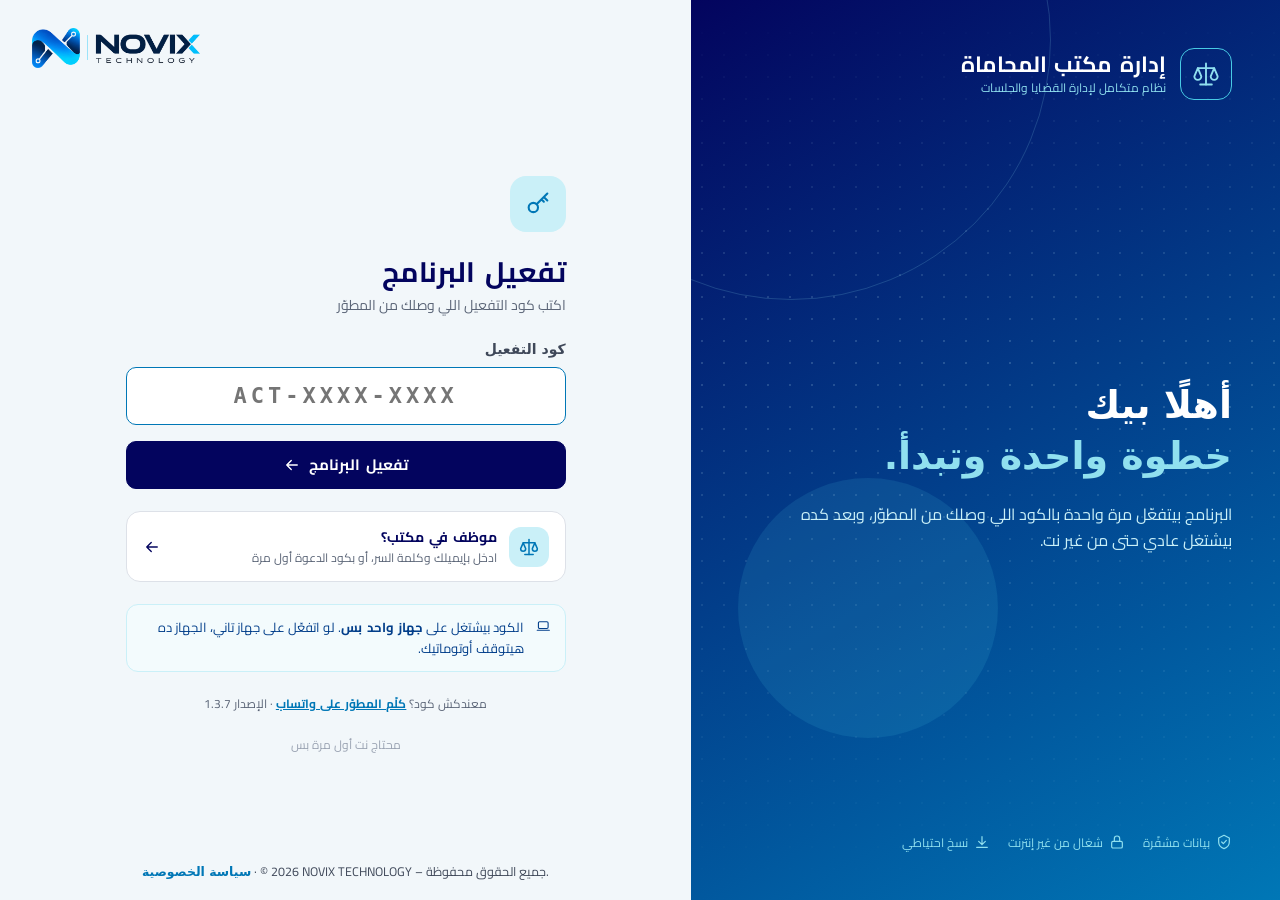
==== commit 8db28620: "app: health nav Co-Authored-By: Claude Opus 5.5 <noreply@anthropic.com> Claude-Session: https://clau" ====
--- a/app/index.html
+++ b/app/index.html
@@ -12,7 +12,7 @@
     <link rel="apple-touch-icon" href="app-180.png" />
     <link rel="icon" href="favicon.png" />
     <title>إدارة مكتب المحاماة</title>
-    <script type="module" crossorigin src="./assets/index-QLgOrc8S.js"></script>
+    <script type="module" crossorigin src="./assets/index-nMaH-Xgg.js"></script>
     <link rel="stylesheet" crossorigin href="./assets/index-DDF5ctyL.css">
   </head>
   <body>
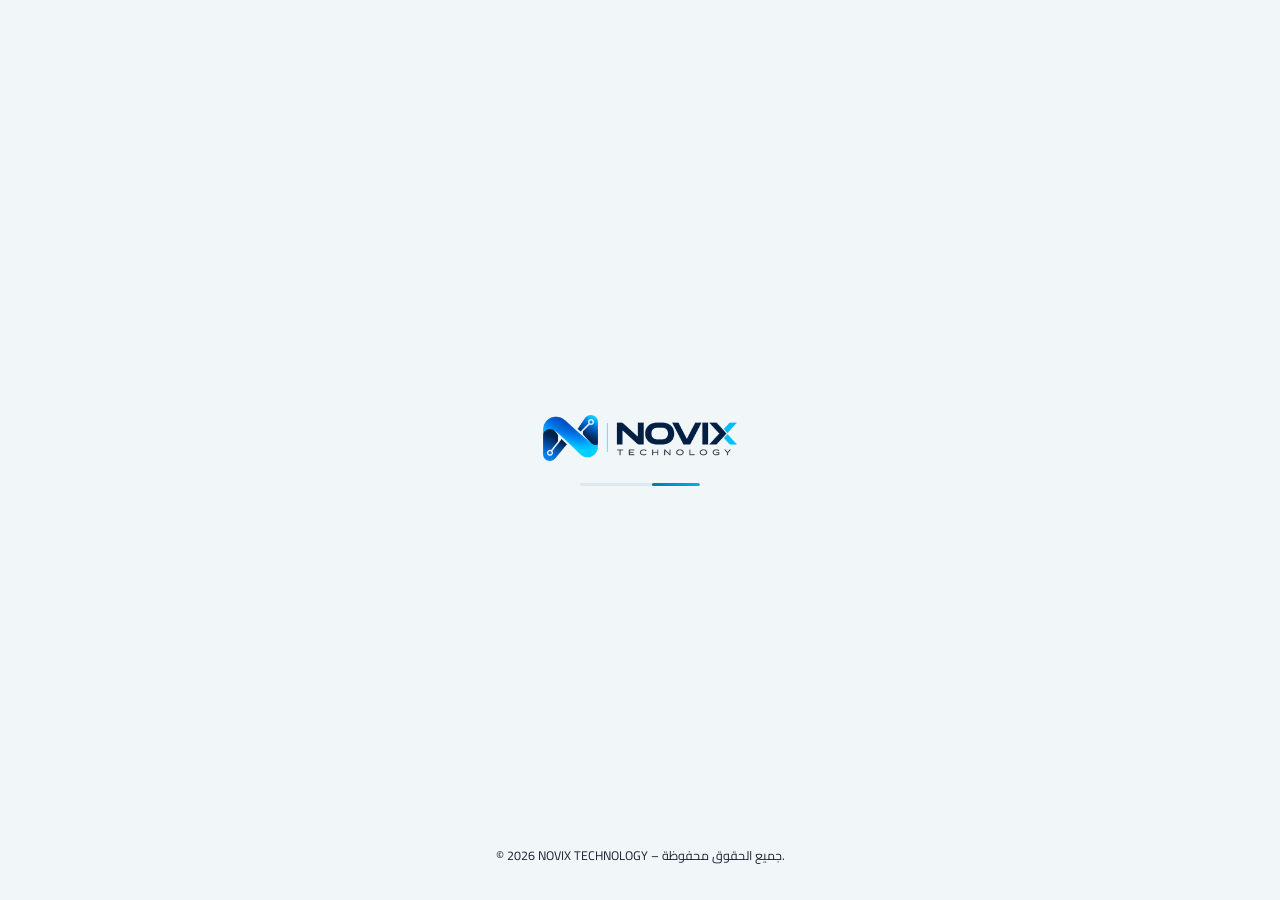
==== commit 4abc30c3: "app: staff dialog Co-Authored-By: Claude Opus 5.5 <noreply@anthropic.com> Claude-Session: https://cl" ====
--- a/app/index.html
+++ b/app/index.html
@@ -12,7 +12,7 @@
     <link rel="apple-touch-icon" href="app-180.png" />
     <link rel="icon" href="favicon.png" />
     <title>إدارة مكتب المحاماة</title>
-    <script type="module" crossorigin src="./assets/index-nMaH-Xgg.js"></script>
+    <script type="module" crossorigin src="./assets/index-SpaYwOta.js"></script>
     <link rel="stylesheet" crossorigin href="./assets/index-DDF5ctyL.css">
   </head>
   <body>
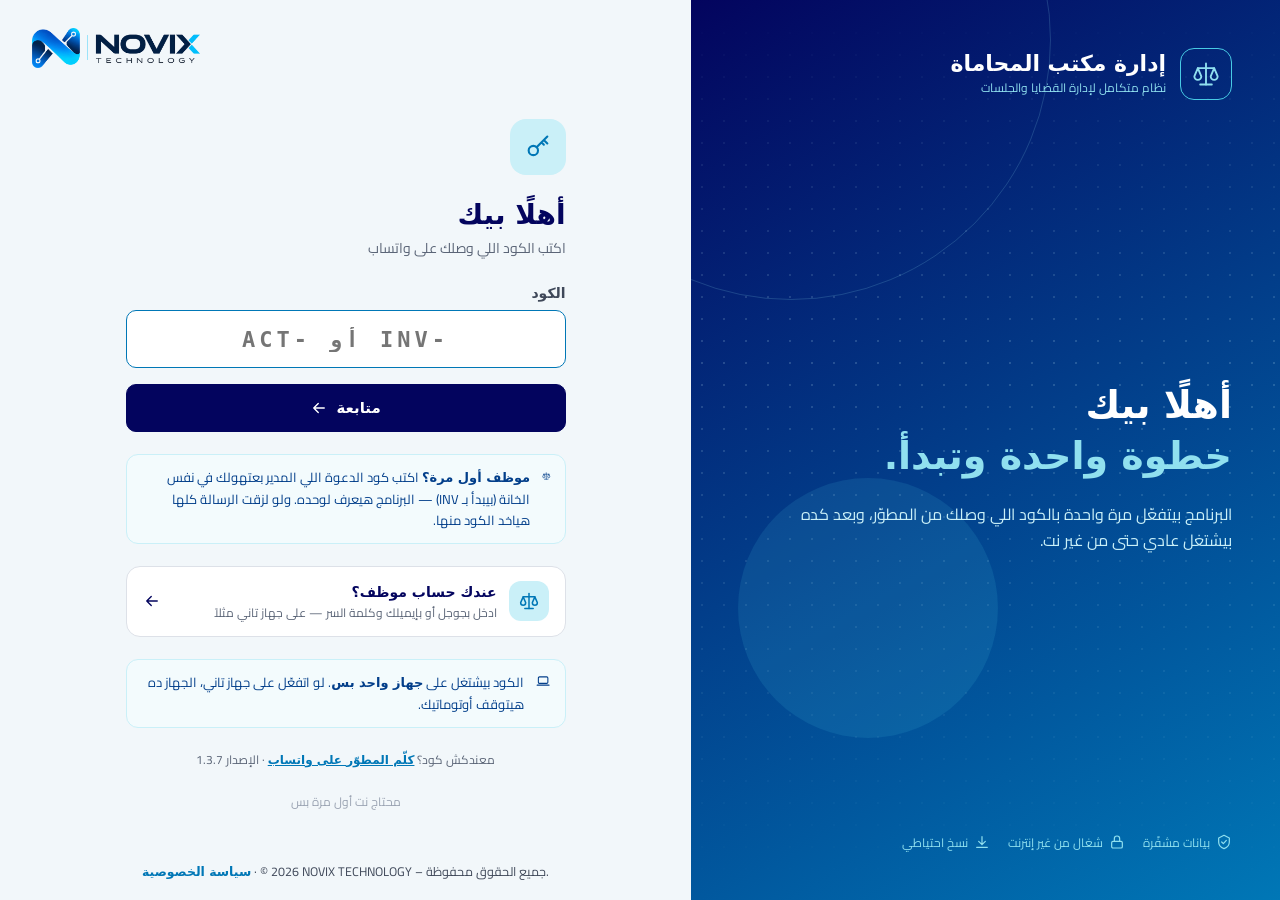
==== commit 13d33d63: "panel: أخطاء البرنامج + app update Co-Authored-By: Claude Opus 5.5 <noreply@anthropic.com> Claude-Se" ====
--- a/app/index.html
+++ b/app/index.html
@@ -12,8 +12,8 @@
     <link rel="apple-touch-icon" href="app-180.png" />
     <link rel="icon" href="favicon.png" />
     <title>إدارة مكتب المحاماة</title>
-    <script type="module" crossorigin src="./assets/index-SpaYwOta.js"></script>
-    <link rel="stylesheet" crossorigin href="./assets/index-DDF5ctyL.css">
+    <script type="module" crossorigin src="./assets/index-DSZfID_W.js"></script>
+    <link rel="stylesheet" crossorigin href="./assets/index-D0z-IfJD.css">
   </head>
   <body>
     <div id="root"><div class="splash" style="position:fixed;inset:0;display:flex;flex-direction:column;align-items:center;justify-content:center;background:#F1F6F9;font-family:Cairo,system-ui,sans-serif"><img src="novix-logo.png" alt="NOVIX TECHNOLOGY" style="height:46px;width:auto" /><span style="position:absolute;bottom:34px;font-size:12.5px;color:#1A2233" dir="ltr">© 2026 NOVIX TECHNOLOGY – جميع الحقوق محفوظة.</span></div></div>
--- a/app/assets/index-D0z-IfJD.css
+++ b/app/assets/index-D0z-IfJD.css
@@ -0,0 +1 @@
+@font-face{font-family:Cairo;font-style:normal;font-display:swap;font-weight:400;src:url(./cairo-arabic-400-normal-DN15VWMM.woff2) format("woff2"),url(./cairo-arabic-400-normal-CAYwymWN.woff) format("woff");unicode-range:U+0600-06FF,U+0750-077F,U+0870-088E,U+0890-0891,U+0897-08E1,U+08E3-08FF,U+200C-200E,U+2010-2011,U+204F,U+2E41,U+FB50-FDFF,U+FE70-FE74,U+FE76-FEFC,U+102E0-102FB,U+10E60-10E7E,U+10EC2-10EC4,U+10EFC-10EFF,U+1EE00-1EE03,U+1EE05-1EE1F,U+1EE21-1EE22,U+1EE24,U+1EE27,U+1EE29-1EE32,U+1EE34-1EE37,U+1EE39,U+1EE3B,U+1EE42,U+1EE47,U+1EE49,U+1EE4B,U+1EE4D-1EE4F,U+1EE51-1EE52,U+1EE54,U+1EE57,U+1EE59,U+1EE5B,U+1EE5D,U+1EE5F,U+1EE61-1EE62,U+1EE64,U+1EE67-1EE6A,U+1EE6C-1EE72,U+1EE74-1EE77,U+1EE79-1EE7C,U+1EE7E,U+1EE80-1EE89,U+1EE8B-1EE9B,U+1EEA1-1EEA3,U+1EEA5-1EEA9,U+1EEAB-1EEBB,U+1EEF0-1EEF1}@font-face{font-family:Cairo;font-style:normal;font-display:swap;font-weight:400;src:url(./cairo-latin-ext-400-normal-xCL67Y2R.woff2) format("woff2"),url(./cairo-latin-ext-400-normal-C_BIE9Qe.woff) format("woff");unicode-range:U+0100-02BA,U+02BD-02C5,U+02C7-02CC,U+02CE-02D7,U+02DD-02FF,U+0304,U+0308,U+0329,U+1D00-1DBF,U+1E00-1E9F,U+1EF2-1EFF,U+2020,U+20A0-20AB,U+20AD-20C0,U+2113,U+2C60-2C7F,U+A720-A7FF}@font-face{font-family:Cairo;font-style:normal;font-display:swap;font-weight:400;src:url(./cairo-latin-400-normal-Dh7otpdh.woff2) format("woff2"),url(./cairo-latin-400-normal-b1R3q6Pf.woff) format("woff");unicode-range:U+0000-00FF,U+0131,U+0152-0153,U+02BB-02BC,U+02C6,U+02DA,U+02DC,U+0304,U+0308,U+0329,U+2000-206F,U+20AC,U+2122,U+2191,U+2193,U+2212,U+2215,U+FEFF,U+FFFD}@font-face{font-family:Cairo;font-style:normal;font-display:swap;font-weight:500;src:url(./cairo-arabic-500-normal-DDl0i4Xv.woff2) format("woff2"),url(./cairo-arabic-500-normal-BADfnM6v.woff) format("woff");unicode-range:U+0600-06FF,U+0750-077F,U+0870-088E,U+0890-0891,U+0897-08E1,U+08E3-08FF,U+200C-200E,U+2010-2011,U+204F,U+2E41,U+FB50-FDFF,U+FE70-FE74,U+FE76-FEFC,U+102E0-102FB,U+10E60-10E7E,U+10EC2-10EC4,U+10EFC-10EFF,U+1EE00-1EE03,U+1EE05-1EE1F,U+1EE21-1EE22,U+1EE24,U+1EE27,U+1EE29-1EE32,U+1EE34-1EE37,U+1EE39,U+1EE3B,U+1EE42,U+1EE47,U+1EE49,U+1EE4B,U+1EE4D-1EE4F,U+1EE51-1EE52,U+1EE54,U+1EE57,U+1EE59,U+1EE5B,U+1EE5D,U+1EE5F,U+1EE61-1EE62,U+1EE64,U+1EE67-1EE6A,U+1EE6C-1EE72,U+1EE74-1EE77,U+1EE79-1EE7C,U+1EE7E,U+1EE80-1EE89,U+1EE8B-1EE9B,U+1EEA1-1EEA3,U+1EEA5-1EEA9,U+1EEAB-1EEBB,U+1EEF0-1EEF1}@font-face{font-family:Cairo;font-style:normal;font-display:swap;font-weight:500;src:url(./cairo-latin-ext-500-normal-DxXN6Mb5.woff2) format("woff2"),url(./cairo-latin-ext-500-normal-De4OTi8O.woff) format("woff");unicode-range:U+0100-02BA,U+02BD-02C5,U+02C7-02CC,U+02CE-02D7,U+02DD-02FF,U+0304,U+0308,U+0329,U+1D00-1DBF,U+1E00-1E9F,U+1EF2-1EFF,U+2020,U+20A0-20AB,U+20AD-20C0,U+2113,U+2C60-2C7F,U+A720-A7FF}@font-face{font-family:Cairo;font-style:normal;font-display:swap;font-weight:500;src:url(./cairo-latin-500-normal-D-WQsSKQ.woff2) format("woff2"),url(./cairo-latin-500-normal-DkdkMETP.woff) format("woff");unicode-range:U+0000-00FF,U+0131,U+0152-0153,U+02BB-02BC,U+02C6,U+02DA,U+02DC,U+0304,U+0308,U+0329,U+2000-206F,U+20AC,U+2122,U+2191,U+2193,U+2212,U+2215,U+FEFF,U+FFFD}@font-face{font-family:Cairo;font-style:normal;font-display:swap;font-weight:600;src:url(./cairo-arabic-600-normal-rkrvveqO.woff2) format("woff2"),url(./cairo-arabic-600-normal-B3EOalmC.woff) format("woff");unicode-range:U+0600-06FF,U+0750-077F,U+0870-088E,U+0890-0891,U+0897-08E1,U+08E3-08FF,U+200C-200E,U+2010-2011,U+204F,U+2E41,U+FB50-FDFF,U+FE70-FE74,U+FE76-FEFC,U+102E0-102FB,U+10E60-10E7E,U+10EC2-10EC4,U+10EFC-10EFF,U+1EE00-1EE03,U+1EE05-1EE1F,U+1EE21-1EE22,U+1EE24,U+1EE27,U+1EE29-1EE32,U+1EE34-1EE37,U+1EE39,U+1EE3B,U+1EE42,U+1EE47,U+1EE49,U+1EE4B,U+1EE4D-1EE4F,U+1EE51-1EE52,U+1EE54,U+1EE57,U+1EE59,U+1EE5B,U+1EE5D,U+1EE5F,U+1EE61-1EE62,U+1EE64,U+1EE67-1EE6A,U+1EE6C-1EE72,U+1EE74-1EE77,U+1EE79-1EE7C,U+1EE7E,U+1EE80-1EE89,U+1EE8B-1EE9B,U+1EEA1-1EEA3,U+1EEA5-1EEA9,U+1EEAB-1EEBB,U+1EEF0-1EEF1}@font-face{font-family:Cairo;font-style:normal;font-display:swap;font-weight:600;src:url(./cairo-latin-ext-600-normal-DuRnqffh.woff2) format("woff2"),url(./cairo-latin-ext-600-normal-DAfLYaOC.woff) format("woff");unicode-range:U+0100-02BA,U+02BD-02C5,U+02C7-02CC,U+02CE-02D7,U+02DD-02FF,U+0304,U+0308,U+0329,U+1D00-1DBF,U+1E00-1E9F,U+1EF2-1EFF,U+2020,U+20A0-20AB,U+20AD-20C0,U+2113,U+2C60-2C7F,U+A720-A7FF}@font-face{font-family:Cairo;font-style:normal;font-display:swap;font-weight:600;src:url(./cairo-latin-600-normal-mGS0uvCM.woff2) format("woff2"),url(./cairo-latin-600-normal-buYOP1M3.woff) format("woff");unicode-range:U+0000-00FF,U+0131,U+0152-0153,U+02BB-02BC,U+02C6,U+02DA,U+02DC,U+0304,U+0308,U+0329,U+2000-206F,U+20AC,U+2122,U+2191,U+2193,U+2212,U+2215,U+FEFF,U+FFFD}@font-face{font-family:Cairo;font-style:normal;font-display:swap;font-weight:700;src:url(./cairo-arabic-700-normal-D3nDedWX.woff2) format("woff2"),url(./cairo-arabic-700-normal-CyOqhaeK.woff) format("woff");unicode-range:U+0600-06FF,U+0750-077F,U+0870-088E,U+0890-0891,U+0897-08E1,U+08E3-08FF,U+200C-200E,U+2010-2011,U+204F,U+2E41,U+FB50-FDFF,U+FE70-FE74,U+FE76-FEFC,U+102E0-102FB,U+10E60-10E7E,U+10EC2-10EC4,U+10EFC-10EFF,U+1EE00-1EE03,U+1EE05-1EE1F,U+1EE21-1EE22,U+1EE24,U+1EE27,U+1EE29-1EE32,U+1EE34-1EE37,U+1EE39,U+1EE3B,U+1EE42,U+1EE47,U+1EE49,U+1EE4B,U+1EE4D-1EE4F,U+1EE51-1EE52,U+1EE54,U+1EE57,U+1EE59,U+1EE5B,U+1EE5D,U+1EE5F,U+1EE61-1EE62,U+1EE64,U+1EE67-1EE6A,U+1EE6C-1EE72,U+1EE74-1EE77,U+1EE79-1EE7C,U+1EE7E,U+1EE80-1EE89,U+1EE8B-1EE9B,U+1EEA1-1EEA3,U+1EEA5-1EEA9,U+1EEAB-1EEBB,U+1EEF0-1EEF1}@font-face{font-family:Cairo;font-style:normal;font-display:swap;font-weight:700;src:url(./cairo-latin-ext-700-normal-Cscux539.woff2) format("woff2"),url(./cairo-latin-ext-700-normal-htXca11Z.woff) format("woff");unicode-range:U+0100-02BA,U+02BD-02C5,U+02C7-02CC,U+02CE-02D7,U+02DD-02FF,U+0304,U+0308,U+0329,U+1D00-1DBF,U+1E00-1E9F,U+1EF2-1EFF,U+2020,U+20A0-20AB,U+20AD-20C0,U+2113,U+2C60-2C7F,U+A720-A7FF}@font-face{font-family:Cairo;font-style:normal;font-display:swap;font-weight:700;src:url(./cairo-latin-700-normal-C3GYtKbV.woff2) format("woff2"),url(./cairo-latin-700-normal-6fcUy4Rc.woff) format("woff");unicode-range:U+0000-00FF,U+0131,U+0152-0153,U+02BB-02BC,U+02C6,U+02DA,U+02DC,U+0304,U+0308,U+0329,U+2000-206F,U+20AC,U+2122,U+2191,U+2193,U+2212,U+2215,U+FEFF,U+FFFD}@font-face{font-family:Cairo;font-style:normal;font-display:swap;font-weight:800;src:url(./cairo-arabic-800-normal-G1qvPr6G.woff2) format("woff2"),url(./cairo-arabic-800-normal-CVTPwINa.woff) format("woff");unicode-range:U+0600-06FF,U+0750-077F,U+0870-088E,U+0890-0891,U+0897-08E1,U+08E3-08FF,U+200C-200E,U+2010-2011,U+204F,U+2E41,U+FB50-FDFF,U+FE70-FE74,U+FE76-FEFC,U+102E0-102FB,U+10E60-10E7E,U+10EC2-10EC4,U+10EFC-10EFF,U+1EE00-1EE03,U+1EE05-1EE1F,U+1EE21-1EE22,U+1EE24,U+1EE27,U+1EE29-1EE32,U+1EE34-1EE37,U+1EE39,U+1EE3B,U+1EE42,U+1EE47,U+1EE49,U+1EE4B,U+1EE4D-1EE4F,U+1EE51-1EE52,U+1EE54,U+1EE57,U+1EE59,U+1EE5B,U+1EE5D,U+1EE5F,U+1EE61-1EE62,U+1EE64,U+1EE67-1EE6A,U+1EE6C-1EE72,U+1EE74-1EE77,U+1EE79-1EE7C,U+1EE7E,U+1EE80-1EE89,U+1EE8B-1EE9B,U+1EEA1-1EEA3,U+1EEA5-1EEA9,U+1EEAB-1EEBB,U+1EEF0-1EEF1}@font-face{font-family:Cairo;font-style:normal;font-display:swap;font-weight:800;src:url(./cairo-latin-ext-800-normal-ChnkP8hn.woff2) format("woff2"),url(./cairo-latin-ext-800-normal-RObK5hVW.woff) format("woff");unicode-range:U+0100-02BA,U+02BD-02C5,U+02C7-02CC,U+02CE-02D7,U+02DD-02FF,U+0304,U+0308,U+0329,U+1D00-1DBF,U+1E00-1E9F,U+1EF2-1EFF,U+2020,U+20A0-20AB,U+20AD-20C0,U+2113,U+2C60-2C7F,U+A720-A7FF}@font-face{font-family:Cairo;font-style:normal;font-display:swap;font-weight:800;src:url(./cairo-latin-800-normal-BBdTpBXf.woff2) format("woff2"),url(./cairo-latin-800-normal-ReWrxM5E.woff) format("woff");unicode-range:U+0000-00FF,U+0131,U+0152-0153,U+02BB-02BC,U+02C6,U+02DA,U+02DC,U+0304,U+0308,U+0329,U+2000-206F,U+20AC,U+2122,U+2191,U+2193,U+2212,U+2215,U+FEFF,U+FFFD}:root{color-scheme:light;--navy:#03045E;--navy2:#023E8A;--blue:#0077B6;--blue2:#0096C7;--cyan:#00B4D8;--cyan2:#48CAE4;--sky:#90E0EF;--sky2:#ADE8F4;--ice:#CAF0F8;--bg:#F2F7FA;--card:#FFFFFF;--line:#E3E6EB;--line2:#EEF0F3;--input:#DDE1E8;--text:#1A2233;--text2:#3F4859;--muted:#5B6577;--green:#2F6B3F;--green-bg:#E6F0E8;--orange:#8A4B0B;--orange-bg:#FCEBD7;--red:#A3360A;--red-bg:#FBE7DE;--wa:#146C3A;--wa-bg:#EAF7EF;--wa-line:#9FD9B4;--font:"Cairo",system-ui,sans-serif}*{box-sizing:border-box}html,body,#root{height:100%}@media (display-mode: standalone){html,body,#root{height:100vh}}html,body{overflow:hidden;overscroll-behavior:none}#root{overflow-x:hidden;overflow-y:auto;overscroll-behavior:none}@media print{html,body,#root,.app,.main{height:auto!important;overflow:visible!important}}body{margin:0;background:var(--bg);font-family:var(--font);color:var(--text);font-size:14px;line-height:1.6;direction:rtl}input,select,textarea,button{font-family:inherit}a{color:var(--blue)}a:hover{color:var(--navy2)}h1,h2,h3{margin:0}:focus-visible{outline:none;box-shadow:0 0 0 3px #48cae48c;border-radius:8px}::-webkit-scrollbar{width:10px;height:10px}::-webkit-scrollbar-track{background:transparent}::-webkit-scrollbar-thumb{background:#b8e6f1;border-radius:10px;border:3px solid var(--bg)}::-webkit-scrollbar-thumb:hover{background:var(--blue2)}.app{display:flex;height:100%;overflow:hidden}.side{flex:0 0 248px;height:100%;overscroll-behavior:contain;overflow-y:auto;background:var(--navy);color:var(--ice);padding:28px 18px;display:flex;flex-direction:column;gap:28px}.side::-webkit-scrollbar{width:6px}.side::-webkit-scrollbar-thumb{background:#90e0ef47;border:0}.brand{display:flex;align-items:center;gap:12px;padding-block:0;padding-inline:2px 8px}.brand-ic{width:44px;height:44px;border-radius:10px;border:1.5px solid var(--blue2);display:flex;align-items:center;justify-content:center;flex-shrink:0;color:var(--sky);overflow:hidden}.brand-ic img{width:100%;height:100%;object-fit:cover}.nav{display:flex;flex-direction:column;gap:4px}.navl{display:flex;align-items:center;gap:12px;padding:11px 14px;border-radius:8px;color:var(--ice);text-decoration:none;transition:background-color .18s,color .18s,box-shadow .18s;border:0;background:none;font:inherit;cursor:pointer;width:100%;text-align:start}.navl:hover,.navl:focus-visible{background:var(--navy2);color:#fff;box-shadow:inset -3px 0 0 var(--cyan2)}.navl.active{background:#ffffff14;color:#fff;font-weight:600;box-shadow:inset -3px 0 0 var(--blue2)}.navl .badge{margin-inline-start:auto;font-size:12px;background:#ffffff1a;padding:0 8px;border-radius:10px}.navl.logout:hover{background:#fbe7de1f;color:#ffb59a;box-shadow:none}.main{flex:1;min-width:0;height:100%;overflow-x:hidden;overflow-y:auto;overscroll-behavior:contain;padding:28px 32px 40px;display:flex;flex-direction:column;gap:20px}.card{background:var(--card);border:1px solid var(--line);border-radius:14px;padding:22px;display:flex;flex-direction:column;gap:16px}.h1{font-size:30px;line-height:1.3;color:var(--navy);font-weight:700}.h2{font-size:18px;font-weight:700;color:var(--navy)}.muted{color:var(--muted)}.small{font-size:12px}.row{display:flex;align-items:center;gap:12px}.grid2{display:grid;grid-template-columns:repeat(2,minmax(0,1fr));gap:16px}.grid3{display:grid;grid-template-columns:repeat(3,minmax(0,1fr));gap:16px}.pagehead{display:flex;flex-wrap:wrap;align-items:center;gap:16px}.pagehead>div:first-child{display:flex;flex-direction:column;margin-inline-end:auto}.crumbs{display:flex;gap:8px;color:var(--muted);font-size:13px;flex-wrap:wrap}.crumbs a{text-decoration:none}.btn{height:44px;padding:0 18px;border-radius:10px;border:1px solid var(--input);background:#fff;color:var(--navy);font-weight:600;font-size:14px;display:inline-flex;align-items:center;justify-content:center;gap:8px;cursor:pointer;text-decoration:none;transition:border-color .2s,transform .2s,box-shadow .2s,background-color .2s;white-space:nowrap}.btn:hover{border-color:var(--blue2)}.btn:disabled{opacity:.55;cursor:not-allowed}.btn-pri{background:var(--navy);border-color:var(--navy);color:#fff;font-weight:700;position:relative;overflow:hidden}.btn-pri:hover{color:#fff;transform:translateY(-2px);box-shadow:0 0 0 3px #48cae466,0 10px 22px -10px #03045e80}.btn-pri:after{content:"";position:absolute;top:0;bottom:0;width:40%;inset-inline-start:-60%;background:linear-gradient(100deg,transparent,rgba(255,255,255,.3),transparent);transform:skew(-18deg);pointer-events:none}.btn-pri:hover:after{animation:shine .8s ease-out}@keyframes shine{0%{inset-inline-start:-60%}to{inset-inline-start:130%}}.btn-danger{background:var(--red);border-color:var(--red);color:#fff;font-weight:700}.btn-danger:hover{color:#fff;filter:brightness(1.08)}.btn-wa{border-color:var(--wa-line);background:var(--wa-bg);color:var(--wa);font-weight:700}.btn-lg{height:48px;font-size:15px}.btn-sm{height:36px;padding:0 12px;font-size:13px}.btn-icon{width:36px;height:36px;padding:0}svg.plus{transition:transform .4s cubic-bezier(.2,.8,.2,1)}.btn:hover svg.plus{transform:rotate(90deg)}.fld{display:flex;flex-direction:column;gap:6px;min-width:0}.lbl{font-weight:600;color:var(--text2)}.req{color:var(--red)}.inp{height:44px;border:1px solid var(--input);border-radius:10px;padding:0 12px;font-size:14px;color:var(--text);background:#fff;width:100%;transition:border-color .2s,box-shadow .2s}textarea.inp{height:auto;padding:10px 12px;resize:vertical}.inp:focus{outline:none;border-color:var(--blue2);box-shadow:0 0 0 4px #48cae433}.inp.err{border-color:var(--red);box-shadow:0 0 0 3px #a3360a1a}.ferr{font-size:12px;color:var(--red);font-weight:600}.hint{font-size:12px;color:var(--muted)}.ltr{direction:ltr;text-align:right}.pill{display:inline-flex;align-items:center;gap:6px;padding:2px 10px;border-radius:20px;font-size:12px;font-weight:700;white-space:nowrap}.p-g{background:var(--green-bg);color:var(--green)}.p-o{background:var(--orange-bg);color:var(--orange)}.p-r{background:var(--red-bg);color:var(--red)}.p-b{background:#e6f7fb;color:var(--blue)}.p-s{background:#eef0f3;color:var(--text2)}.chip{display:inline-flex;align-items:center;gap:8px;height:44px;padding:0 16px;border:1px solid var(--input);border-radius:10px;background:#fff;cursor:pointer;font:inherit;color:var(--text)}.chip.on{border:1.5px solid var(--blue);background:#e6f7fb;font-weight:600}.chipf{height:36px;padding:0 14px;border-radius:20px;border:1px solid var(--input);background:#fff;color:var(--text2);font-size:13px;cursor:pointer}.chipf.on{background:var(--navy);border-color:var(--navy);color:#fff;font-weight:700}.table{width:100%;border-collapse:collapse}.table th{text-align:start;font-weight:500;font-size:13px;color:var(--muted);padding:8px 10px;border-bottom:1px solid var(--line)}.table td{padding:12px 10px;border-bottom:1px solid var(--line2)}.table tr:last-child td{border-bottom:0}.table tr.click{cursor:pointer;transition:background-color .18s}.table tr.click:hover{background:#f3fbfd}.search{display:flex;align-items:center;gap:8px;border:1px solid var(--input);border-radius:10px;padding:0 14px;height:44px;color:var(--muted);background:#fff;flex:1 1 260px}.search input{border:0;outline:none;background:transparent;font:inherit;color:var(--text);flex:1;min-width:0}.stat{background:#fff;border:1px solid var(--line);border-radius:14px;padding:16px;display:flex;align-items:center;gap:12px;text-decoration:none;color:var(--text);transition:transform .2s,border-color .2s}a.stat:hover{transform:translateY(-3px);border-color:var(--sky);color:var(--text)}.stat .ic{width:42px;height:42px;border-radius:12px;display:flex;align-items:center;justify-content:center;flex-shrink:0}.stat .v{font-size:22px;font-weight:800;color:var(--navy);line-height:1.2}.empty{display:flex;flex-direction:column;align-items:center;text-align:center;gap:10px;padding:48px 20px}.empty .ill{width:84px;height:84px;border-radius:24px;background:linear-gradient(145deg,#e6f7fb,#caf0f8);color:var(--blue);display:flex;align-items:center;justify-content:center;margin-bottom:6px;position:relative}.empty .ill:after{content:"";position:absolute;top:-8px;right:-8px;bottom:-8px;left:-8px;border-radius:30px;border:1.5px dashed var(--sky)}.empty h3{font-size:18px;color:var(--navy)}.empty p{margin:0;color:var(--muted);max-width:360px}.skel{background:linear-gradient(90deg,#eef2f5 25%,#f6f9fb,#eef2f5 75%);background-size:200% 100%;animation:sk 1.2s infinite;border-radius:10px}@keyframes sk{0%{background-position:200% 0}to{background-position:-200% 0}}.spinner{width:22px;height:22px;border-radius:50%;border:3px solid rgba(255,255,255,.35);border-top-color:#fff;animation:spin .8s linear infinite}.spinner.dark{border-color:#03045e26;border-top-color:var(--navy)}@keyframes spin{to{transform:rotate(360deg)}}.overlay{position:fixed;top:0;right:0;bottom:0;left:0;z-index:100;background:#03045e6b;-webkit-backdrop-filter:blur(3px);backdrop-filter:blur(3px);display:flex;align-items:center;justify-content:center;padding:24px;overflow-y:auto;animation:fade .2s}@keyframes fade{0%{opacity:0}}.modal{width:100%;max-width:520px;background:#fff;border-radius:22px;box-shadow:0 30px 80px -20px #03045e99;display:flex;flex-direction:column;max-height:calc(100vh - 48px);overflow:hidden;animation:pop .3s cubic-bezier(.2,1.2,.4,1)}.modal.wide{max-width:720px}@keyframes pop{0%{opacity:0;transform:translateY(14px) scale(.96)}}.modal-h{display:flex;align-items:flex-start;gap:14px;padding:22px 22px 14px}.modal-b{padding:0 22px 20px;overflow-y:auto;display:flex;flex-direction:column;gap:16px}.modal-f{display:flex;gap:10px;padding:16px 22px;border-top:1px solid var(--line2);background:#fbfcfd}.modal-f .btn{flex:1}.x{width:36px;height:36px;border-radius:10px;border:0;background:none;color:var(--muted);display:flex;align-items:center;justify-content:center;cursor:pointer;margin-inline-start:auto}.x:hover{background:var(--bg);color:var(--navy)}.bigic{width:72px;height:72px;border-radius:50%;display:flex;align-items:center;justify-content:center;animation:pop2 .5s .05s cubic-bezier(.2,1.5,.4,1) both}@keyframes pop2{0%{transform:scale(.3);opacity:0}}.toasts{position:fixed;bottom:24px;left:24px;z-index:200;display:flex;flex-direction:column;gap:10px;max-width:380px}.toast{display:flex;align-items:center;gap:12px;padding:12px 14px;border-radius:14px;background:#fff;border:1px solid var(--line);box-shadow:0 16px 40px -14px #03045e66;animation:tin .3s cubic-bezier(.2,1.2,.4,1)}@keyframes tin{0%{opacity:0;transform:translate(-20px)}}.toast .tic{width:32px;height:32px;border-radius:50%;display:flex;align-items:center;justify-content:center;flex-shrink:0}.alert{display:flex;align-items:flex-start;gap:12px;padding:12px 14px;border-radius:12px;font-size:13px}.alert-w{background:#fdf1e6;border:1px solid #F3D9BC;color:#6b3a08}.alert-e{background:var(--red-bg);border:1px solid #F1D3C4;color:#7a3b1c}.alert-i{background:#f3fbfd;border:1px solid var(--ice);color:var(--navy2)}.alert-s{background:var(--green-bg);border:1px solid #B9D8C1;color:#1f4d2b}@media (prefers-reduced-motion: reduce){*{animation:none!important;transition:none!important}}@media (max-width: 900px){.side{position:static;height:auto;flex-basis:100%}.app{flex-wrap:wrap}.grid3,.grid2{grid-template-columns:1fr}}.up-in{animation:upIn .35s cubic-bezier(.2,1.2,.4,1)}@keyframes upIn{0%{opacity:0;transform:translateY(14px) scale(.96)}to{opacity:1;transform:none}}.up-ic{animation:upPop .55s .1s cubic-bezier(.2,1.5,.4,1) both}@keyframes upPop{0%{transform:scale(.3);opacity:0}to{transform:none;opacity:1}}.up-ring{position:absolute;top:-10px;right:-10px;bottom:-10px;left:-10px;border-radius:50%;border:2px solid currentColor;opacity:0;animation:upRing 1.2s .3s ease-out}@keyframes upRing{0%{opacity:.6;transform:scale(.8)}to{opacity:0;transform:scale(1.35)}}.upd-chip{display:flex;align-items:center;gap:10px;padding:10px 14px;border-radius:10px;border:1px solid rgba(144,224,239,.35);background:#0096c72e;color:#fff;font:inherit;font-weight:700;cursor:pointer;text-align:start}.upd-chip:hover{background:#0096c74d}@media (prefers-reduced-motion: reduce){.up-in,.up-ic,.up-ring{animation:none}}input::-ms-reveal,input::-ms-clear{display:none}.side-search{display:flex;align-items:center;gap:10px;height:42px;margin:0 4px;padding:0 12px;border-radius:10px;border:1px solid rgba(144,224,239,.25);background:#ffffff0f;color:#90e0ef;font-family:inherit;font-size:14px;cursor:pointer;transition:background-color .2s,border-color .2s}.side-search:hover{background:#ffffff1f;border-color:#90e0ef80}.side-search kbd{margin-inline-start:auto;font-family:inherit;font-size:11px;padding:1px 6px;border-radius:5px;border:1px solid rgba(144,224,239,.35);direction:ltr}.mny-mask{display:inline-flex;align-items:center;gap:4px;letter-spacing:1px;color:inherit;white-space:nowrap}.mny-eye{display:inline-flex;align-items:center;justify-content:center;width:22px;height:22px;border-radius:6px;border:1px solid var(--line2,#E3E6EB);background:#fff;color:var(--blue,#0077B6);cursor:pointer;padding:0;letter-spacing:0}.mny-eye:hover{background:#e6f7fb}.mny-gate{display:flex;flex-direction:column;align-items:center;text-align:center;gap:10px;padding:56px 24px;border:1px dashed #90E0EF;border-radius:18px;background:#f3fbfd}.mny-gate h2{font-size:20px;color:var(--navy)}.mny-gate-ic{width:64px;height:64px;border-radius:50%;background:#caf0f8;color:#023e8a;display:flex;align-items:center;justify-content:center}.mny-bar{display:flex;align-items:center;gap:10px;flex-wrap:wrap;padding:8px 14px;border-radius:12px;background:#fdf1e6;color:#6b3a08;font-size:13px;font-weight:600}.mny-bar>span:nth-child(2){flex:1;min-width:180px}.mny-kbd{font-size:11px;font-weight:700;padding:2px 8px;border-radius:6px;background:#fff;border:1px solid #F3D3B0;direction:ltr}.mtop,.mtabs,.mscrim{display:none}.mburger{display:inline-flex;flex-direction:column;gap:4px;width:20px}.mburger i{display:block;height:2px;border-radius:2px;background:currentColor}.mburger.sm{width:18px;gap:3.5px;padding:3px 0}@media (max-width: 760px){input,select,textarea{font-size:16px!important}html,body,.main{overflow-x:hidden}.main{width:100%;max-width:100vw;box-sizing:border-box}.main>*,.st-wrap>*{min-width:0;max-width:100%;box-sizing:border-box}.bell-pop{position:fixed!important;top:calc(64px + env(safe-area-inset-top))!important;left:12px!important;right:12px!important;width:auto!important;max-width:none!important;z-index:45!important}.app{flex-direction:column;flex-wrap:nowrap}.mtop{display:flex;align-items:center;gap:8px;flex:0 0 auto;box-sizing:border-box;height:calc(56px + env(safe-area-inset-top));padding:0 8px;padding-top:env(safe-area-inset-top);background:var(--navy);color:#fff;z-index:30}.mtop-title{flex:1;min-width:0;font-weight:700;font-size:17px;white-space:nowrap;overflow:hidden;text-overflow:ellipsis;text-align:center}.mtop-btn{width:44px;height:44px;border:0;border-radius:12px;background:transparent;color:#fff;display:flex;align-items:center;justify-content:center;cursor:pointer}.mtop-btn:active{background:#ffffff1f}.side{position:fixed;inset-block:0;inset-inline-start:0;z-index:60;width:min(300px,84vw);height:100%;flex:none;transform:translate(105%);transition:transform .28s cubic-bezier(.2,.8,.2,1);padding:22px 14px calc(18px + env(safe-area-inset-bottom));gap:20px;box-shadow:0 0 40px #00000059}.drawer-open .side{transform:none}.mscrim{display:block;position:fixed;top:0;right:0;bottom:0;left:0;z-index:55;background:#03045e6b;opacity:0;pointer-events:none;transition:opacity .25s}.drawer-open .mscrim{opacity:1;pointer-events:auto}.main{flex:1 1 auto;height:auto;min-height:0;padding:16px 14px 24px;gap:14px}.mtabs{order:3;display:flex;flex:0 0 auto;align-items:stretch;justify-content:space-around;background:#fff;border-top:1px solid #E3E8EF;padding:4px 4px calc(4px + env(safe-area-inset-bottom));z-index:30}.mtab{flex:1;display:flex;flex-direction:column;align-items:center;justify-content:center;gap:2px;min-height:54px;border:0;background:none;color:#7a8499;font:inherit;font-size:11.5px;font-weight:600;text-decoration:none;border-radius:12px;cursor:pointer}.mtab.active{color:var(--navy)}.mtab.active svg,.mtab.active .mburger{color:var(--blue)}.main h1{font-size:24px!important;line-height:1.35!important}.main h2{font-size:18px}.grid3,.grid2,.g2,.g3{grid-template-columns:1fr!important}.modal{width:calc(100vw - 24px)!important;max-width:none!important;max-height:calc(100dvh - 40px);overflow-y:auto}.card,.panel{border-radius:16px}table{font-size:13.5px}.toast-wrap,.toasts{inset-inline:12px!important;bottom:calc(76px + env(safe-area-inset-bottom))!important}}@media (max-width: 760px){.au-wrap{flex-direction:column;flex-wrap:nowrap}.au-side{flex:0 0 auto!important;padding:calc(18px + env(safe-area-inset-top)) 18px 18px!important;gap:10px}.au-hero,.au-feats{display:none!important}.au-main{flex:1 1 auto!important;align-items:flex-start!important;padding:24px 18px 32px!important}.au-main h1{font-size:24px!important}.su-main{padding:24px 16px 32px!important}.g2,.su-g2,.su-row{grid-template-columns:1fr!important}}.cn-tog{display:inline-flex;align-items:center;gap:3px;height:22px;padding:0 7px;border-radius:99px;border:1px solid #C5ECF5;background:#f1fafd;color:#0077b6;font:inherit;font-size:12px;font-weight:700;cursor:pointer}.cn-tog svg{transition:transform .2s}.cn-tog.on svg{transform:rotate(180deg)}.cn-tog:hover{border-color:#0077b6}.cn-list{list-style:none;margin:4px 0 0;padding:6px 0 0;border-top:1px dashed #D7DCE3;display:flex;flex-direction:column;gap:6px;cursor:default}.cn-list li{display:flex;flex-direction:column;padding-inline-start:12px;position:relative}.cn-list li:before{content:"";position:absolute;inset-inline-start:2px;top:7px;width:5px;height:5px;border-radius:50%;background:#90c9de}.cn-list b{font-size:13px;color:#3f4859;white-space:nowrap}.cn-list span{font-size:11.5px;color:#5b6577}.cn-path{list-style:none;margin:0;padding:0;display:flex;flex-wrap:wrap;gap:10px;align-items:stretch}.cn-path li{flex:1 1 180px;display:flex;flex-direction:column;gap:2px;padding:12px 14px;border-radius:12px;border:1px solid #E3E6EB;background:#f7fafc;position:relative}.cn-path li.now{border-color:#0077b6;background:#e6f7fb}.cn-path li b{font-size:16px;color:#03045e}.cn-step{font-size:12px;font-weight:700;color:#0077b6}.im-dlg{display:flex;flex-direction:column;gap:16px;padding:22px;overflow-y:auto;min-height:0}.im-head{display:flex;gap:12px;align-items:flex-start}.im-head h2{margin:0;font-size:19px;color:#03045e}.im-ic{width:44px;height:44px;border-radius:12px;background:#e6f0e8;color:#2f6b3f;display:flex;align-items:center;justify-content:center;flex-shrink:0}.im-drop{display:flex;align-items:center;justify-content:center;gap:10px;min-height:76px;padding:12px;border:1.5px dashed #90C9DE;border-radius:12px;background:#f7fbfd;color:#03045e;font:inherit;cursor:pointer;text-align:center}.im-drop:hover,.im-drop.has{border-color:#0077b6;background:#f1fafd}.im-stats{display:flex;flex-wrap:wrap;gap:8px}.im-stats span{padding:6px 12px;border-radius:99px;background:#f2f5f8;font-size:13px;color:#3f4859}.im-stats b{color:#03045e}.im-stats .warn{background:#fdf1e6;color:#8a4b0b}.im-table{border:1px solid #E3E6EB;border-radius:12px;overflow-x:auto;display:flex;flex-direction:column}.im-table table{width:100%;min-width:680px;border-collapse:collapse;font-size:13px}.im-table th{background:#f7fafc;color:#5b6577;font-weight:600;text-align:start;padding:8px 10px;border-bottom:1px solid #E3E6EB;white-space:nowrap}.im-table td{padding:8px 10px;border-bottom:1px solid #EEF0F3}.im-st{font-size:12px;font-weight:700;padding:2px 10px;border-radius:99px;background:#e6f0e8;color:#2f6b3f;white-space:nowrap}.im-st.closed{background:#eef0f3;color:#5b6577}.im-opts{display:flex;flex-wrap:wrap;gap:14px}.im-f{display:flex;flex-direction:column;gap:6px;flex:1 1 240px;font-size:14px;font-weight:600;color:#1a2233}.im-btns{display:flex;gap:10px;justify-content:flex-end;position:sticky;bottom:-22px;margin:0 -22px -22px;padding:14px 22px;background:#fff;border-top:1px solid #EEF0F3;z-index:2}.dec{display:inline-block;font-size:12.5px;font-weight:700;padding:3px 10px;border-radius:8px;background:#f2f5f8;color:#3f4859;max-width:100%;overflow:hidden;text-overflow:ellipsis;white-space:nowrap}.dec.good{background:#e6f0e8;color:#2f6b3f}.im-stats .dup{background:#e6f0fa;color:#03045e;font-weight:600}.im-st.dup{background:#e6f0fa;color:#0077b6}.im-table tr.is-dup td{color:#8a93a6}.im-table td{white-space:nowrap}@media (min-width: 761px){.app{position:relative}.side{position:absolute;inset-block:0;inset-inline-start:0;z-index:40;width:76px;padding-inline:14px;overflow-x:hidden;transition:width .22s cubic-bezier(.2,.8,.2,1) .18s,box-shadow .22s .18s,padding .22s .18s}.side>*{min-width:212px}.side .navl,.side .upd-chip{white-space:nowrap}.side:hover,.side:has(:focus-visible){width:248px;padding-inline:18px;box-shadow:-24px 0 48px -20px #03045e8c;transition-delay:.1s}.main{margin-inline-start:76px}.side:not(:hover):not(:has(:focus-visible)) .navl,.side:not(:hover):not(:has(:focus-visible)) .upd-chip{font-size:0;gap:0;width:48px;justify-content:center;padding-inline:0}.side:not(:hover):not(:has(:focus-visible)) .navl .small,.side:not(:hover):not(:has(:focus-visible)) .upd-chip span{display:none}.side:not(:hover):not(:has(:focus-visible)) .brand>div:last-child,.side:not(:hover):not(:has(:focus-visible)) .side-me>div:last-child{opacity:0}.side .brand>div:last-child,.side .side-me>div:last-child{transition:opacity .15s .1s}.side .navl{position:relative}.side:not(:hover):not(:has(:focus-visible)) .navl .nav-badge{position:absolute;top:3px;inset-inline-end:3px;margin:0;min-width:18px;height:18px;padding:0 5px;font-size:10px;box-shadow:0 0 0 2px var(--navy)}}@media (min-width: 761px) and (prefers-reduced-motion: reduce){.side{transition:none}}.ssel-btn{display:flex;align-items:center;gap:8px;text-align:start;cursor:pointer;font-family:inherit}.ssel-btn:disabled{cursor:not-allowed;opacity:.6}.ssel-btn>svg{flex-shrink:0;color:#5b6577;transition:transform .15s}.ssel-btn.is-open>svg{transform:rotate(180deg)}.ssel-val{flex:1;min-width:0;overflow:hidden;text-overflow:ellipsis;white-space:nowrap}.ssel-val.ph{color:#5b6577}.ssel-pop{z-index:5000;background:#fff;border:1px solid #DDE1E8;border-radius:12px;box-shadow:0 12px 32px #03045e24;display:flex;flex-direction:column;overflow:hidden;font-size:14px}.ssel-q{display:flex;align-items:center;gap:8px;padding:0 12px;border-bottom:1px solid #EEF1F5;color:#5b6577;flex-shrink:0}.ssel-q input{flex:1;min-width:0;border:0;outline:none;height:44px;font:inherit;font-size:16px;color:#1a2233;background:transparent}.ssel-n{font-size:12px;background:#eef1f5;border-radius:99px;padding:2px 8px;color:#3f4859}.ssel-list{overflow-y:auto;padding:6px;overscroll-behavior:contain}.ssel-o{display:flex;flex-direction:column;gap:2px;padding:9px 12px;border-radius:8px;cursor:pointer;color:#1a2233}.ssel-o small{color:#5b6577;font-size:12px}.ssel-o.hi{background:#f0f9fc}.ssel-o.sel{background:#e6f7fb;color:#03045e;font-weight:700}.ssel-o.none{color:#5b6577}.ssel-none{padding:16px 12px;color:#5b6577;text-align:center}.ssel-pop .ssel-q input,.ssel-pop .ssel-q input:focus,.ssel-pop .ssel-q input:focus-visible{outline:none;box-shadow:none;border:0;background:transparent;padding:0}.ssel-q:focus-within{background:#fafdfe}.fp-ov{position:fixed;top:0;right:0;bottom:0;left:0;z-index:1100;background:#03045e8c;-webkit-backdrop-filter:blur(3px);backdrop-filter:blur(3px);display:flex;align-items:center;justify-content:center;padding:24px}.fp-box{width:min(960px,100%);height:min(88vh,1000px);background:#fff;border-radius:18px;display:flex;flex-direction:column;overflow:hidden;box-shadow:0 30px 80px -20px #03045e99}.fp-bar{display:flex;align-items:center;gap:10px;padding:12px 14px 12px 12px;border-bottom:1px solid #EEF1F5;color:#0077b6}.fp-bar b{flex:1;min-width:0;color:#03045e;overflow:hidden;text-overflow:ellipsis;white-space:nowrap}.fp-b{height:36px;padding:0 12px;border-radius:10px;border:1px solid #DDE1E8;background:#fff;color:#03045e;font:inherit;font-size:13px;font-weight:700;display:flex;align-items:center;gap:6px;cursor:pointer}.fp-x{width:40px;height:40px;border-radius:10px;border:0;background:#f2f5f8;color:#1a2233;display:flex;align-items:center;justify-content:center;cursor:pointer}.fp-body{flex:1;min-height:0;background:#eef2f6;display:flex;align-items:center;justify-content:center}.fp-body img{max-width:100%;max-height:100%;object-fit:contain}.fp-body iframe{width:100%;height:100%;border:0;background:#fff}.fp-msg{color:#5b6577;padding:24px;text-align:center}.fp-btn{display:inline-flex;align-items:center;gap:6px;height:32px;padding:0 10px;border-radius:8px;border:1px solid #CAF0F8;background:#f3fbfd;color:#0077b6;font:inherit;font-size:12px;font-weight:700;cursor:pointer;flex-shrink:0}.fp-btn:hover{background:#e6f7fb;border-color:#90e0ef}.fp-btn.sm{height:22px;width:22px;padding:0;justify-content:center;border:0;background:transparent}@media (max-width:760px){.fp-ov{padding:0}.fp-box{height:100%;border-radius:0}}.cmb{position:relative;display:block}.cmb>input{width:100%;padding-inline-end:38px;box-sizing:border-box}.cmb-car{position:absolute;inset-inline-end:6px;top:50%;transform:translateY(-50%);width:30px;height:30px;border:0;background:transparent;color:#5b6577;display:flex;align-items:center;justify-content:center;cursor:pointer;border-radius:8px}.cmb-car:hover{background:#f2f5f8}.wa-edit{background:#fff;border:1px solid transparent;border-radius:12px 12px 12px 4px;padding:12px 14px;font:inherit;font-size:13px;line-height:1.8;color:#1a2233;resize:vertical;min-height:120px;width:100%;box-sizing:border-box}.wa-edit:hover{border-color:#b9e3c9}.wa-edit:focus{outline:none;border-color:#146c3a;box-shadow:0 0 0 3px #146c3a26}.dec-task{display:flex;align-items:flex-start;gap:12px;padding:14px;border-radius:12px;border:1.5px solid #DDE1E8;background:#fff;cursor:pointer}.dec-task.on{border-color:#0077b6;background:#f3fbfd}.dec-task input{width:18px;height:18px;margin-top:3px;accent-color:#0077B6;flex-shrink:0}.wa-sw{width:44px;height:26px;border-radius:99px;background:#c9d1db;position:relative;flex-shrink:0;transition:background .2s}.wa-sw>span{position:absolute;top:3px;inset-inline-start:3px;width:20px;height:20px;border-radius:50%;background:#fff;box-shadow:0 1px 3px #0003;transition:inset-inline-start .2s}.wa-sw.on{background:#146c3a}.wa-sw.on>span{inset-inline-start:21px}label:has(>input:focus-visible)>.wa-sw{box-shadow:0 0 0 3px #146c3a4d}.sr-only{position:absolute;width:1px;height:1px;padding:0;margin:-1px;overflow:hidden;clip:rect(0,0,0,0);white-space:nowrap;border:0}.side-me{text-decoration:none;border-radius:12px;transition:background .15s}.side-me:hover,.side-me.active{background:#ffffff14}.side-me:focus-visible{outline:2px solid var(--sky);outline-offset:-2px}.snz{margin:0 22px 12px;padding:12px 14px;border-radius:12px;background:#f3fbfd;border:1px solid #CAF0F8;display:flex;flex-direction:column;gap:10px}.snz-t{display:flex;align-items:center;gap:6px;font-weight:700;color:#023e8a;font-size:13px}.snz-row{display:flex;flex-wrap:wrap;gap:8px;align-items:center}.snz-b{height:38px;padding:0 16px;border-radius:10px;border:1px solid #90E0EF;background:#fff;color:#03045e;font:inherit;font-size:14px;font-weight:700;cursor:pointer}.snz-b:hover{background:#0077b6;border-color:#0077b6;color:#fff}.snz-c{display:flex;align-items:center;gap:6px;height:38px;padding:0 4px 0 10px;border-radius:10px;border:1px dashed #90E0EF;background:#fff;color:#5b6577;font-size:13px}.snz-c input{width:52px;border:0;outline:none;font:inherit;font-size:15px;font-weight:700;color:#03045e;text-align:center;background:transparent}.snz-ok{height:30px;padding:0 12px;border-radius:8px;border:0;background:#03045e;color:#fff;font:inherit;font-size:13px;font-weight:700;cursor:pointer}.snz-ok:disabled{opacity:.4;cursor:not-allowed}.svf{display:flex;flex-direction:column;gap:6px}.svf-l{font-size:12px;font-weight:700;color:#5b6577}.svf-r{display:flex;align-items:center;gap:8px;padding:6px 6px 6px 12px;border-radius:10px;background:#e6f0e8;color:#2f6b3f;font-size:13px}.svf-r.busy{opacity:.55}.svf-n{flex:1;min-width:0;font-weight:700;overflow:hidden;text-overflow:ellipsis;white-space:nowrap}.svf-b{height:30px;padding:0 10px;border-radius:8px;border:1px solid #B9D8C1;background:#fff;color:#1f4d2b;font:inherit;font-size:12px;font-weight:700;display:flex;align-items:center;gap:5px;cursor:pointer}.svf-b:hover{border-color:#2f6b3f}.svf-b.del{width:30px;padding:0;justify-content:center;color:#a3360a;border-color:#f1d3c4}.svf-b.del:hover{background:#fff8f4;border-color:#a3360a}.svf-b:disabled{cursor:wait}.lh-wrap{overflow-x:auto;padding-bottom:4px}.lh-sheet{position:relative;width:210mm;min-height:297mm;margin:0 auto;background:#fff;box-shadow:0 12px 30px -18px #03045e59;-webkit-print-color-adjust:exact;print-color-adjust:exact}.lh-bg{position:absolute;top:0;left:0;width:100%;height:297mm;object-fit:fill;pointer-events:none;-webkit-user-select:none;user-select:none}.lh-c{position:relative;padding:var(--lh-top) var(--lh-side) var(--lh-bottom);-webkit-box-decoration-break:clone;box-decoration-break:clone;display:flex;flex-direction:column;gap:14px;font-size:13px}.lh-c tr{break-inside:avoid}.lhs{display:flex;flex-direction:column;gap:12px;padding-top:16px;border-top:1px solid #EEF1F5}.lhs-row{display:flex;gap:18px;flex-wrap:wrap;align-items:flex-start}.lhs-prev{position:relative;width:180px;aspect-ratio:210/297;border-radius:8px;overflow:hidden;border:1px solid #DDE1E8;background:#fff;cursor:pointer;flex-shrink:0;box-shadow:0 6px 16px -10px #03045e66}.lhs-prev img{width:100%;height:100%;display:block;object-fit:fill}.lhs-prev.empty{display:flex;flex-direction:column;align-items:center;justify-content:center;gap:8px;color:#0077b6;font-weight:700;font-size:13px;border:2px dashed #90E0EF;background:#f3fbfd;box-shadow:none}.lhs-box{position:absolute;border:1.5px dashed #0077B6;background:#0077b614;display:flex;align-items:center;justify-content:center}.lhs-box span{font-size:11px;font-weight:700;color:#0077b6;background:#ffffffd9;padding:1px 6px;border-radius:6px}.lhs-g{display:grid;grid-template-columns:repeat(3,minmax(0,1fr));gap:10px}.lp-only{display:none}@media print{.lp-hide{display:none!important}.lp-only{display:block!important}}.pd-head{display:flex;flex-direction:column;gap:2px;border-bottom:2px solid #03045E;padding-bottom:8px}.pd-t{font-size:20px;font-weight:800;color:#03045e}.pd-s{font-size:12px;color:#5b6577}.pd-plain{display:flex;flex-direction:column;gap:14px;font-size:13px}.pd-office{display:flex;align-items:center;gap:10px}.pd-office img{width:48px;height:48px;object-fit:contain}.pd-office span{display:flex;flex-direction:column}.pd-office b{font-size:17px;color:#03045e}.pd-office small{color:#5b6577}.pd-tbl{width:100%;border-collapse:collapse;font-size:12px}.pd-tbl th{background:#f2f7fa;color:#03045e;font-weight:700;text-align:start;padding:7px 6px;border-bottom:1px solid #DDE1E8}.pd-tbl td{padding:7px 6px;border-bottom:1px solid #EEF0F3;vertical-align:top}.pd-tbl tr{break-inside:avoid}.pd-kv{display:grid;grid-template-columns:repeat(2,minmax(0,1fr));gap:6px 18px;font-size:13px}.pd-kv span{display:flex;gap:6px}.pd-kv b{color:#5b6577;font-weight:600;white-space:nowrap}.pd-h{font-size:14px;font-weight:800;color:#03045e;margin-top:4px}.pd-sum{display:flex;gap:18px;flex-wrap:wrap;padding:8px 10px;border-radius:8px;background:#f2f7fa;font-size:13px}@media print{.toasts,.mny-bar{display:none!important}}.crp-stage{position:relative;overflow:hidden;cursor:grab;touch-action:none;box-shadow:0 0 0 1px #dde1e8,0 10px 24px -14px #03045e80;display:flex;align-items:center;justify-content:center;flex-shrink:0}.crp-stage:active{cursor:grabbing}.crp-stage:focus-visible{outline:3px solid #48CAE4;outline-offset:3px}.chk{background-color:#fff;background-image:linear-gradient(45deg,#EEF1F5 25%,transparent 25%,transparent 75%,#EEF1F5 75%),linear-gradient(45deg,#EEF1F5 25%,transparent 25%,transparent 75%,#EEF1F5 75%);background-size:16px 16px;background-position:0 0,8px 8px}.crp-row{display:flex;align-items:center;gap:10px;width:100%}.crp-ib{width:36px;height:36px;border-radius:10px;border:1px solid #DDE1E8;background:#fff;color:#03045e;font:inherit;font-size:20px;cursor:pointer;display:flex;align-items:center;justify-content:center;flex-shrink:0}.crp-chip{height:34px;padding:0 14px;border-radius:20px;border:1px solid #90E0EF;background:#f3fbfd;color:#0077b6;font:inherit;font-size:13px;font-weight:700;cursor:pointer}.crp-chip:hover{background:#e6f7fb}.crp-bg{width:30px;height:30px;border-radius:50%;border:2px solid #DDE1E8;cursor:pointer;padding:0}.crp-bg.on{border-color:#0077b6;box-shadow:0 0 0 3px #caf0f8}:is(button,a,[role=button],label.ss-sel,.sf-btn,.tk-f):not(:disabled):not(.pri):is([style*="solid rgb(221, 225, 232)"],[style*="solid rgb(227, 230, 235)"],[style*="solid #DDE1E8"],[style*="solid #E3E6EB"],.sf-btn,.tk-f,.ss-sel,.fp-btn,.btn2){transition:border-color .2s,color .2s,background-color .2s}:is(button,a,[role=button]):not(:disabled):is([style*="solid rgb(221, 225, 232)"],[style*="solid rgb(227, 230, 235)"],[style*="solid #DDE1E8"],[style*="solid #E3E6EB"]):is(:hover,:focus-visible),.sf-btn:not(.pri):not(:disabled):is(:hover,:focus-visible),.tk-f[aria-pressed=false]:is(:hover,:focus-visible),label.ss-sel:hover,label.ss-sel:focus-within,.btn:not(.btn-pri):not(.btn-danger):not(:disabled):focus-visible{border-color:#0096c7!important}select:not([multiple]){-webkit-appearance:none;-moz-appearance:none;appearance:none;background-image:url("data:image/svg+xml,%3Csvg xmlns='http://www.w3.org/2000/svg' width='16' height='16' viewBox='0 0 24 24' fill='none' stroke='%235B6577' stroke-width='2' stroke-linecap='round'%3E%3Cpath d='m6 9 6 6 6-6'/%3E%3C/svg%3E")!important;background-repeat:no-repeat!important;background-size:16px 16px!important;background-position:left 12px center!important;padding-left:38px!important;cursor:pointer}select:not([multiple]):disabled{cursor:not-allowed}[dir=ltr] select:not([multiple]){background-position:right 12px center!important;padding-left:12px!important;padding-right:38px!important}.ss-sel select:not([multiple]),select:not([multiple])[style*="border: 0"]{background-position:left 0 center!important;padding-left:24px!important}.nf-seg{flex:1;display:flex;align-items:center;gap:10px;padding:10px 12px;border-radius:12px;border:1px solid #DDE1E8;background:#fff;color:#3f4859;font:inherit;cursor:pointer;text-align:start;transition:border-color .2s,background-color .2s}.nf-seg:hover{border-color:#0096c7}.nf-seg.on{border-color:#0077b6;background:#e6f7fb;color:#03045e}.nf-seg b{font-size:14px}.nf-seg small{font-size:11.5px;color:#5b6577;font-weight:400}.fcard-new{border:1.5px dashed #90E0EF!important;background:#f3fbfd!important;color:#0077b6!important;align-items:center;justify-content:center;font:inherit;cursor:pointer;min-height:118px}.fcard-new:hover{border-color:#0096c7!important;background:#e6f7fb!important}.dc-img{position:relative;display:block;width:100%;padding:0;border:1px solid #E3E6EB;border-radius:14px;overflow:hidden;background:#f2f7fa;cursor:zoom-in}.dc-img img{display:block;width:100%;max-height:340px;object-fit:contain}.dc-img-h{position:absolute;inset-inline-start:10px;bottom:10px;display:inline-flex;align-items:center;gap:6px;height:32px;padding:0 12px;border-radius:99px;background:#03045ec7;color:#fff;font-size:12.5px;font-weight:700;opacity:.92;transition:opacity .2s,background-color .2s}.dc-img:hover .dc-img-h,.dc-img:focus-visible .dc-img-h{opacity:1;background:#03045e}.dc-img:hover{border-color:#0096c7}.dc-main{display:grid;grid-template-columns:repeat(auto-fit,minmax(0,1fr));gap:8px}.dc-a{height:44px;min-width:0;padding:0 10px;border-radius:12px;border:1px solid #DDE1E8;background:#fff;color:#03045e;font:inherit;font-size:14px;font-weight:700;display:inline-flex;align-items:center;justify-content:center;gap:8px;cursor:pointer;white-space:nowrap;transition:border-color .2s,background-color .2s}.dc-a:hover,.dc-a:focus-visible{border-color:#0096c7}.dc-a.pri{background:#03045e;border-color:#03045e;color:#fff}.dc-a.pri:hover{background:#023e8a}.dc-more{display:flex;flex-wrap:wrap;align-items:center;gap:2px 4px}.dc-l{height:34px;padding:0 10px;border:0;border-radius:8px;background:transparent;color:#0077b6;font:inherit;font-size:13px;font-weight:700;display:inline-flex;align-items:center;gap:6px;cursor:pointer}.dc-l:hover,.dc-l:focus-visible{background:#e6f7fb}.dc-l.del{color:#a3360a;margin-inline-start:auto}.dc-l.del:hover{background:#fbe7de}.lw-dlg.qu{max-width:920px;width:min(920px,calc(100vw - 32px));max-height:min(88vh,860px)}.qu-h{padding:18px 22px 0;display:flex;align-items:center;gap:12px}.qu-ic{width:42px;height:42px;border-radius:12px;background:#0077b6;color:#fff;display:flex;align-items:center;justify-content:center;flex-shrink:0}.qu-b{padding:16px 22px;display:flex;flex-direction:column;gap:12px;overflow-y:auto;min-height:0}.qu-list{display:flex;flex-direction:column;gap:8px}.qu-row{display:grid;grid-template-columns:44px minmax(0,1.6fr) minmax(150px,1fr) 150px auto;gap:10px;align-items:center;padding:10px 12px;border:1px solid #E3E6EB;border-radius:14px;background:#fff}.qu-row.done{background:#f2f8f3;border-color:#cfe5d4}.qu-row.err{border-color:#e8b4a0;background:#fdf4f0}.qu-x{width:44px;height:44px;border-radius:10px;background:#eef0f3;color:#3f4859;font-size:11px;font-weight:800;display:flex;align-items:center;justify-content:center}.qu-row.done .qu-x{background:#2f6b3f;color:#fff}.qu-f{display:flex;flex-direction:column;gap:4px;min-width:0}.qu-f .sf-inp{height:40px;font-weight:700}.qu-meta{font-size:11.5px;color:#5b6577;overflow:hidden;text-overflow:ellipsis;white-space:nowrap}.qu-st{height:42px!important;font-size:13px}.qu-foot{padding:12px 22px 18px;border-top:1px solid #EEF0F3;display:flex;gap:10px}@media (max-width:760px){.qu-row{grid-template-columns:44px minmax(0,1fr) auto}.qu-sel,.qu-st{grid-column:2 / -1}}.dca{container-type:inline-size}@container (max-width:250px){.dca-b span{display:none}}.cn-first{font-size:11.5px;color:#5b6577;white-space:nowrap}.cn-first b{color:#3f4859;font-weight:700}.cn-list-w{display:flex;flex-direction:column;gap:4px;margin-top:4px;padding-top:6px;border-top:1px dashed #D7DCE3;cursor:default}.cn-list-w .cn-list{border-top:0;margin:0;padding:0}.cn-ord{align-self:flex-start;display:inline-flex;align-items:center;gap:5px;height:26px;padding:0 9px;border-radius:99px;border:1px solid #DDE1E8;background:#fff;color:#0077b6;font:inherit;font-size:11.5px;font-weight:700;cursor:pointer;white-space:nowrap;transition:border-color .2s}.cn-ord:hover,.cn-ord:focus-visible{border-color:#0096c7}.cn-list li.now b{color:#0077b6}.cn-list b em{font-style:normal;font-size:10.5px;font-weight:700;color:#0077b6;background:#e6f7fb;border-radius:99px;padding:0 6px;margin-inline-start:6px}.cn-i{display:inline-block;min-width:16px;color:#90a0b3;font-weight:700;margin-inline-end:4px}.cn-list-w .cn-list li{padding-inline-start:0}.cn-list-w .cn-list li:before{display:none}.dlm{position:relative;display:inline-flex}.dlm-pop{z-index:5000;width:220px;box-sizing:border-box;display:flex;flex-direction:column;gap:2px;padding:6px;background:#fff;border:1px solid #DDE1E8;border-radius:12px;box-shadow:0 16px 30px -12px #03045e59}.dlm-pop button{display:flex;align-items:center;gap:10px;padding:8px 10px;border:0;border-radius:9px;background:transparent;font:inherit;color:#1a2233;cursor:pointer;text-align:start}.dlm-pop button:hover,.dlm-pop button:focus-visible{background:#e6f7fb}.dlm-pop b{display:block;font-size:13.5px;color:#03045e}.dlm-pop small{display:block;font-size:11.5px;color:#5b6577}.dlm-k{width:36px;height:36px;border-radius:9px;display:flex;align-items:center;justify-content:center;font-size:10.5px;font-weight:800;flex-shrink:0}.dlm-k.pdf{background:#fbe4e1;color:#a3260f}.dlm-k.jpg{background:#e6f0e8;color:#2f6b3f}.cf-cats{display:grid;grid-template-columns:repeat(4,minmax(0,1fr));gap:8px;padding:8px;background:#fff;border:1px solid #E3E6EB;border-radius:16px}.cf-cat{display:flex;align-items:center;gap:10px;min-width:0;padding:10px 12px;border-radius:12px;border:1px solid transparent;background:transparent;color:#3f4859;font:inherit;cursor:pointer;text-align:start;transition:background-color .2s,border-color .2s,color .2s}.cf-cat:hover{background:#f3fbfd;border-color:#dde1e8}.cf-cat.on{background:#03045e;color:#fff;border-color:#03045e}.cf-cat-i{width:38px;height:38px;border-radius:10px;background:#eef0f3;color:#03045e;display:flex;align-items:center;justify-content:center;flex-shrink:0}.cf-cat.on .cf-cat-i{background:#ffffff24;color:#90e0ef}.cf-cat-t{display:flex;flex-direction:column;min-width:0}.cf-cat-t b{font-size:15px}.cf-cat-t small{font-size:11.5px;color:#5b6577;white-space:nowrap;overflow:hidden;text-overflow:ellipsis}.cf-cat.on .cf-cat-t small{color:#caf0f8}.cf-crim{display:flex;flex-direction:column;gap:14px;padding:16px;border-radius:14px;background:#f7f9fc;border:1px solid #E3E6EB}.cf-crim-h{display:flex;align-items:center;gap:8px;font-weight:800;color:#03045e;font-size:14px}.cf-days{align-self:end;height:46px;display:flex;align-items:center;font-weight:700;color:#a3360a}@media (max-width:760px){.cf-cats{grid-template-columns:repeat(2,minmax(0,1fr))}}.cv-custody{display:flex;align-items:center;gap:8px;padding:10px 14px;border-radius:12px;background:#fbe7de;color:#8a2a06;font-weight:800;font-size:14px}.cv-custody span{font-weight:500;color:#a3360a}.dti{display:flex!important;align-items:center;gap:4px;position:relative;cursor:text}.dti:focus-within{outline:none;border-color:#0096c7!important;box-shadow:0 0 0 4px #48cae433}.dti.dis{opacity:.6;cursor:not-allowed}.dti-t{flex:1;min-width:0;height:100%;border:0;outline:none;background:transparent;font:inherit;color:inherit;padding:0;text-align:right;letter-spacing:.3px;font-variant-numeric:tabular-nums}.dti-t::placeholder{color:#8a94a6;letter-spacing:0}.dti-b{width:30px;height:30px;flex-shrink:0;border:0;border-radius:8px;background:transparent;color:#5b6577;display:flex;align-items:center;justify-content:center;cursor:pointer;margin-inline-end:-6px}.dti-b:hover{background:#e6f7fb;color:#0077b6}.dti-p{position:absolute;inset-inline-end:0;bottom:0;width:30px;height:100%;opacity:0;pointer-events:none;border:0;padding:0}.dti-bad{font-size:11px;font-weight:700;color:#a3360a;white-space:nowrap}.sf-date.dti{width:150px;height:30px;border:1px solid #F1D9B5;border-radius:8px;padding:0 6px;background:#fff}.cs-charge{display:inline-block;max-width:100%;padding:3px 10px;border-radius:8px;background:#fbe7de;color:#8a2a06;font-weight:700;font-size:13px;white-space:nowrap;overflow:hidden;text-overflow:ellipsis;vertical-align:middle}.cs-subj{display:block;max-width:220px;white-space:nowrap;overflow:hidden;text-overflow:ellipsis}.cs-cust{display:block;font-size:12px;font-weight:700;margin-top:2px;color:#5b6577}.cs-cust.detained,.cs-cust.serving{color:#a3360a}.cs-cust.fugitive{color:#8a4b0b}.cs-cust.bail,.cs-cust.residence{color:#2f6b3f}.srt-b{height:44px;display:inline-flex;align-items:center;gap:8px;padding:0 14px;border-radius:10px;border:1px solid #DDE1E8;background:#fff;color:#5b6577;font:inherit;font-size:14px;cursor:pointer;white-space:nowrap;transition:border-color .2s}.srt-b b{color:#03045e}.srt-b:hover,.srt-b[aria-expanded=true]{border-color:#0096c7}.srt-pop{z-index:5000;width:260px;box-sizing:border-box;padding:6px;background:#fff;border:1px solid #DDE1E8;border-radius:12px;box-shadow:0 16px 30px -12px #03045e59}.srt-o{width:100%;display:flex;align-items:center;gap:10px;padding:8px 10px;border:0;border-radius:9px;background:transparent;font:inherit;color:#1a2233;cursor:pointer;text-align:start}.srt-o:hover,.srt-o:focus-visible{background:#f3fbfd}.srt-o.on{background:#e6f7fb}.srt-o b{display:block;font-size:13.5px;color:#03045e}.srt-o small{display:block;font-size:11.5px;color:#5b6577}.srt-k{width:30px;height:30px;border-radius:8px;background:#eef0f3;color:#03045e;display:flex;align-items:center;justify-content:center;flex-shrink:0}.srt-o.on .srt-k{background:#03045e;color:#fff}.srt-sep{height:1px;background:#eef0f3;margin:4px 6px}.cs-badge{display:inline-block;font-size:11px;font-weight:700;border-radius:99px;padding:0 8px;line-height:20px;white-space:nowrap}.cs-badge.new{background:#caf0f8;color:#0077b6}.cs-badge.ed{background:#eef0f3;color:#3f4859}.lm{display:grid;grid-template-columns:230px minmax(0,1fr);border:1px solid #E3E6EB;border-radius:14px;overflow:hidden;min-height:420px}.lm-nav{background:#fafcfd;border-inline-start:0;border-inline-end:1px solid #EEF0F3;padding:14px 10px;display:flex;flex-direction:column;gap:2px}.lm-nh{margin:2px 10px 8px;color:#5b6577;font-size:12px;font-weight:600}.lm-ni{display:flex;align-items:center;gap:10px;padding:8px 10px;border-radius:10px;color:#1a2233;border:0;background:none;font:inherit;cursor:pointer;text-align:start;transition:background-color .18s}.lm-ni:hover{background:#f0f9fc}.lm-ic{width:30px;height:30px;border-radius:9px;background:#eef0f3;color:#03045e;display:flex;align-items:center;justify-content:center;flex-shrink:0}.lm-c{margin-inline-start:auto;font-size:12px;color:#5b6577;background:#eef0f3;border-radius:99px;padding:0 9px}.lm-ni.on{background:#e6f7fb;color:#03045e;font-weight:700;box-shadow:inset -3px 0 #0096c7}.lm-ni.on .lm-ic{background:#03045e;color:#fff}.lm-ni.on .lm-c{background:#fff;color:#0077b6}.lm-body{padding:18px 20px;display:flex;flex-direction:column;gap:10px;min-width:0}.lm-top{display:flex;align-items:center;gap:10px;flex-wrap:wrap}.lm-h{margin:0;font-size:18px;color:#03045e}.lm-s{color:#5b6577;font-size:13px;font-weight:400}.lm-hint{color:#5b6577;font-size:12.5px}.lm-search{height:42px;border:1px solid #DDE1E8;border-radius:10px;padding:0 12px;display:flex;align-items:center;gap:8px;color:#8a93a3;transition:border-color .2s}.lm-search:focus-within{border-color:#0096c7;box-shadow:0 0 0 4px #48cae433}.lm-search input{border:0;outline:0;flex:1;font:inherit;color:#1a2233;background:none;min-width:0}.lm-chips{display:flex;gap:6px;flex-wrap:wrap;align-items:center}.lm-chip{border:1px solid #DDE1E8;border-radius:99px;padding:3px 14px;font:inherit;font-size:13px;color:#3f4859;background:#fff;cursor:pointer;transition:border-color .2s}.lm-chip:hover{border-color:#0096c7}.lm-chip.on{background:#03045e;border-color:#03045e;color:#fff;font-weight:600}.lm-sep{width:1px;height:20px;background:#e3e6eb;margin:0 4px}.lm-cats{display:flex;gap:4px;flex-wrap:wrap}.lm-t{width:100%;border-collapse:collapse}.lm-t th{color:#5b6577;font-weight:400;text-align:right;padding:8px;font-size:13px;border-bottom:1px solid #EEF0F3}.lm-t td{padding:9px 8px;border-bottom:1px solid #EEF0F3;vertical-align:middle}.lm-t tr.dim td{opacity:.6}.lm-t tr.lm-edit td{background:#f4fbfd}.lm-t tr.lm-over td{box-shadow:inset 0 2px #0096c7}.lm-drag{color:#c9ced7;font-size:15px;-webkit-user-select:none;user-select:none;letter-spacing:-2px}.lm-drag.on{color:#8a93a3;cursor:grab}.lm-nm{display:inline-flex;align-items:center;gap:8px;flex-wrap:wrap}.lm-nm b{font-weight:600;color:#1a2233}.lm-tag{font-size:11px;font-weight:700;border-radius:99px;padding:1px 9px}.lm-tag.base{background:#eef0f3;color:#3f4859}.lm-tag.mine{background:#caf0f8;color:#0077b6}.lm-tag.hid{background:#fcebd7;color:#8a4b0b}.lm-cat{font-size:11.5px;color:#5b6577;border:1px solid #E3E6EB;border-radius:99px;padding:0 8px}.lm-use{color:#0077b6;font-weight:600;font-size:13px}.lm-zero{color:#8a93a3;font-size:13px}.lm-acts{display:flex;gap:6px;justify-content:flex-end;align-items:center}.lm-ib{width:34px;height:34px;border-radius:9px;border:1px solid #DDE1E8;display:inline-flex;align-items:center;justify-content:center;color:#03045e;background:#fff;cursor:pointer;font:inherit;font-weight:700;transition:border-color .2s}.lm-ib:hover{border-color:#0096c7}.lm-ib.red{color:#a3360a}.lm-ib:disabled{opacity:.4;cursor:not-allowed}.lm-in{height:38px;border:1px solid #0096C7;border-radius:9px;padding:0 12px;font:inherit;font-weight:600;color:#1a2233;box-shadow:0 0 0 4px #48cae433;outline:0;width:min(340px,100%)}.lm-in.err{border-color:#a3360a;box-shadow:0 0 0 3px #a3360a1a}.lm-err{font-size:12px;color:#a3360a;font-weight:600}.lm-empty{text-align:center;color:#5b6577;padding:28px 8px!important}.lm-opt{display:flex;align-items:center;gap:10px;padding:10px 12px;border-radius:12px;border:1px solid #DDE1E8;background:#fff;font:inherit;cursor:pointer;text-align:start;color:#3f4859;transition:border-color .2s}.lm-opt:hover{border-color:#0096c7}.lm-opt.on{border-color:#0077b6;background:#f4fbfd;color:#03045e}.lm-opt b{display:block;font-size:14px}.lm-opt small{font-size:12px;color:#5b6577}.lm-opt.on .lm-ic{background:#03045e;color:#fff}.cmb-save{flex-direction:row!important;align-items:center;gap:10px!important;background:#e6f7fb;color:#03045e;font-weight:700;margin-bottom:4px}.cmb-save small{display:block;font-weight:400}.cmb-plus{width:26px;height:26px;border-radius:8px;background:#03045e;color:#fff;display:flex;align-items:center;justify-content:center;flex-shrink:0}@media (max-width:860px){.lm{grid-template-columns:1fr}.lm-nav{flex-direction:row;overflow-x:auto;border-inline-end:0;border-bottom:1px solid #EEF0F3}.lm-nh{display:none}.lm-ni{white-space:nowrap}}.rmd-stack{position:fixed;bottom:24px;inset-inline-end:24px;z-index:130;display:flex;flex-direction:column;gap:12px;width:min(400px,calc(100vw - 32px))}.rmd{display:flex;flex-direction:column;gap:14px;padding:16px;border-radius:16px;background:var(--navy);color:#fff;box-shadow:0 24px 50px -14px #03045ea6;animation:pop .3s cubic-bezier(.2,1.2,.4,1)}.rmd-ic{width:42px;height:42px;border-radius:12px;background:var(--blue2);display:inline-flex;align-items:center;justify-content:center;flex-shrink:0}.rmd-x{width:32px;height:32px;border:0;border-radius:8px;background:transparent;color:#ade8f4;cursor:pointer;display:inline-flex;align-items:center;justify-content:center}.rmd-x:hover{background:#ffffff1a}.rmd-b{min-height:38px;padding:0 14px;border-radius:10px;border:1px solid rgba(255,255,255,.28);background:transparent;color:#fff;font:inherit;font-size:13px;font-weight:700;cursor:pointer}.rmd-b:hover{background:#ffffff1f}.rmd-b.pri{background:#fff;color:var(--navy);border-color:#fff}.rmd-b.pri:hover{background:var(--ice)}.cf-chips{display:flex;flex-wrap:wrap;gap:8px}.cf-chip{display:inline-flex;align-items:center;gap:6px;min-height:44px;padding:0 16px;border-radius:10px;border:1px solid var(--input);background:#fff;color:var(--text);font:inherit;font-size:14px;cursor:pointer;transition:border-color .15s,background-color .15s}.cf-chip:hover{border-color:var(--navy)}.cf-chip.on{background:var(--navy);border-color:var(--navy);color:#fff;font-weight:700}.cf-chip-in{padding:0 12px;cursor:text}.cf-chip-in input{width:76px;border:0;outline:none;background:transparent;font:inherit;color:inherit;text-align:center}.cf-chip-in.on input::placeholder{color:#caf0f8}.cf-det{display:flex;flex-direction:column;gap:16px;padding:18px;border-radius:14px;background:#fff8f2;border:1px solid #F3D9BC}.cf-det-h{display:flex;align-items:center;gap:10px;flex-wrap:wrap}.cf-det-h b{color:#7a3b0b;font-size:15px}.cf-det-h small{color:#8a4b0b;font-size:12px}.cf-det-ic{width:34px;height:34px;border-radius:10px;background:#fcebd7;color:#8a4b0b;display:inline-flex;align-items:center;justify-content:center;flex-shrink:0}.cf-det-days{padding:4px 12px;border-radius:20px;background:#8a4b0b;color:#fff;font-size:13px;font-weight:700}.cf-next{display:flex;align-items:center;gap:16px;flex-wrap:wrap;padding:14px 16px;border-radius:12px;background:#fff;border:1px solid #F3D9BC}.cf-next small{color:var(--muted);font-size:12px}.cf-next b{color:var(--navy);font-size:17px}.cf-next-ic{color:#8a4b0b;flex-shrink:0;align-self:flex-start;margin-top:2px;pointer-events:none}.cf-next-in{color:#8a4b0b;font-weight:700;font-size:13px}.cf-next-in.late{color:var(--red)}.cf-tog{display:flex;align-items:center;gap:10px;min-height:40px;padding:0 12px;border-radius:10px;border:1px solid #EEF0F3;background:#fff;color:var(--navy);font-size:14px;font-weight:600;cursor:pointer}.cf-tog input{width:18px;height:18px;accent-color:var(--blue);margin:0}.cf-tog.off{opacity:.5;cursor:not-allowed}.cf-more{display:flex;flex-direction:column;gap:16px;padding-top:14px;border-top:1px dashed var(--input)}.cf-more-b{align-self:flex-start;display:inline-flex;align-items:center;gap:10px;min-height:44px;padding:0 16px;border-radius:10px;border:1px solid var(--input);background:#fff;color:var(--navy);font:inherit;font-size:14px;font-weight:700;cursor:pointer}.cf-more-b small{font-weight:500;color:var(--muted);font-size:12px}.cf-co{display:grid;grid-template-columns:24px minmax(0,1.4fr) minmax(0,1fr) minmax(0,1fr) 32px;gap:8px;align-items:center}.cf-co b{color:var(--muted);text-align:center}.cf-add{align-self:flex-start;display:inline-flex;align-items:center;gap:8px;min-height:44px;padding:0 14px;border-radius:10px;border:1px dashed var(--cyan2);background:#fff;color:var(--blue);font:inherit;font-size:14px;font-weight:700;cursor:pointer}.cf-civil{display:flex;flex-direction:column;gap:12px;padding:16px;border-radius:12px;background:#fff;border:1px solid #EEF0F3}.cf-civil b{color:var(--navy)}.cf-civil small{color:var(--muted);font-size:12px}.cf-sw{position:relative;width:52px;height:30px;border-radius:20px;border:0;background:#c9d1db;cursor:pointer;flex-shrink:0;transition:background-color .2s}.cf-sw span{position:absolute;top:3px;inset-inline-start:3px;width:24px;height:24px;border-radius:50%;background:#fff;box-shadow:0 1px 3px #0003;transition:inset-inline-start .2s}.cf-sw.on{background:var(--blue)}.cf-sw.on span{inset-inline-start:25px}@media (max-width: 900px){.cf-co{grid-template-columns:24px 1fr 32px}.cf-co select,.cf-co input:nth-of-type(2){grid-column:2}}.splash{position:fixed;top:0;right:0;bottom:0;left:0;display:flex;flex-direction:column;align-items:center;justify-content:center;gap:22px;background:#f1f6f9;z-index:5000;animation:spl-in .45s ease-out both}.splash img{animation:spl-logo .7s cubic-bezier(.2,.8,.2,1) both}.splash-bar{width:120px;height:3px;border-radius:3px;background:#dce8ef;overflow:hidden;position:relative}.splash-bar i{position:absolute;top:0;right:0;bottom:0;left:0;width:40%;border-radius:3px;background:linear-gradient(90deg,#0077b6,#00b4d8);animation:spl-bar 1.1s ease-in-out infinite}.splash-hint{font-size:13px;color:#5b6577}.splash-copy{position:absolute;bottom:34px;font-size:12.5px;color:#1a2233}@keyframes spl-in{0%{opacity:0}to{opacity:1}}@keyframes spl-logo{0%{opacity:0;transform:translateY(6px) scale(.97)}to{opacity:1;transform:none}}@keyframes spl-bar{0%{transform:translate(150%)}to{transform:translate(-260%)}}@media (prefers-reduced-motion:reduce){.splash,.splash img,.splash-bar i{animation:none}}.au-brand{align-self:flex-end;display:flex}.au-copy{font-size:12.5px;color:#3f4859;text-align:center}.au-copy a{color:#0077b6;font-weight:600;text-decoration:none}.au-copy a:hover{text-decoration:underline}.st-dev{display:flex;align-items:center;gap:14px;flex-wrap:wrap;padding:12px 16px;border-radius:12px;border:1px solid #E3E6EB;background:#fff}.nav-badge{margin-inline-start:auto;min-width:20px;height:20px;padding:0 6px;border-radius:99px;background:#48cae4;color:#03045e;font-size:11px;font-weight:800;display:inline-flex;align-items:center;justify-content:center}.mau-switch{display:flex;align-items:center;gap:12px;padding:14px 16px;border-radius:14px;border:1px solid #DDE1E8;background:#fff;font:inherit;color:var(--navy);cursor:pointer;transition:border-color .2s,background-color .2s}.mau-switch:hover{border-color:#0096c7;background:#f4fbfd}.mau-ic{width:40px;height:40px;border-radius:12px;background:#caf0f8;color:#0077b6;display:flex;align-items:center;justify-content:center;flex-shrink:0}.mau-tabs{display:flex;gap:4px;padding:4px;border-radius:12px;background:#eef2f6}.mau-tabs button{flex:1;height:38px;border:0;border-radius:9px;background:none;font:inherit;font-weight:600;color:#5b6577;cursor:pointer;transition:background-color .2s,color .2s}.mau-tabs button.on{background:#fff;color:var(--navy);box-shadow:0 1px 3px #03045e1f}.stf{display:flex;flex-direction:column;gap:16px}.stf-head{display:flex;align-items:center;gap:12px;flex-wrap:wrap}.stf-tabs{display:flex;align-items:center;gap:6px;border-bottom:1px solid #E3E6EB;flex-wrap:wrap}.stf-tabs>button{display:inline-flex;align-items:center;gap:8px;height:42px;padding:0 14px;border:0;background:none;font:inherit;font-weight:600;color:#5b6577;cursor:pointer;border-bottom:2px solid transparent;margin-bottom:-1px}.stf-tabs>button.on{color:var(--navy);border-bottom-color:#0096c7}.stf-notify{margin-inline-start:auto;display:inline-flex;align-items:center;gap:8px;font-size:13px;color:#3f4859;cursor:pointer}.stf-notify input{width:17px;height:17px;accent-color:#0077B6}.stf-list{display:flex;flex-direction:column;gap:12px}.stf-card{background:#fff;border:1px solid #E3E6EB;border-radius:16px;padding:16px 18px;display:flex;flex-direction:column;gap:12px}.stf-card.off{background:#fbfbfc}.stf-card.off .stf-name,.stf-card.off .stf-av{opacity:.6}.stf-row{display:flex;gap:14px;align-items:flex-start;flex-wrap:wrap}.stf-av{width:46px;height:46px;border-radius:50%;background:#03045e;color:#fff;display:flex;align-items:center;justify-content:center;font-weight:700;font-size:18px;flex-shrink:0}.stf-main{flex:1;min-width:240px;display:flex;flex-direction:column;gap:4px}.stf-name{font-weight:700;font-size:16px;color:var(--navy);display:flex;align-items:center;gap:8px;flex-wrap:wrap}.stf-mail{color:#5b6577;font-size:13px;text-align:end;align-self:flex-start}.stf-st{font-size:11.5px;font-weight:700;border-radius:99px;padding:1px 10px}.stf-st.ok{background:#e6f0e8;color:#2f6b3f}.stf-st.wait{background:#fcebd7;color:#8a4b0b}.stf-st.off{background:#fbe7de;color:#a3360a}.stf-perms{display:flex;gap:6px;flex-wrap:wrap;margin-top:4px}.stf-perm{display:inline-flex;align-items:center;gap:4px;font-size:12px;border-radius:99px;padding:2px 10px;background:#f1f3f6;color:#8a93a3}.stf-perm.yes{background:#e6f7fb;color:#0077b6;font-weight:600}.stf-perm.ln{background:#fff;border:1px solid #E3E6EB;color:#3f4859}.stf-side{display:flex;flex-direction:column;align-items:flex-end;gap:6px}.stf-dev{display:inline-flex;align-items:center;gap:6px;height:32px;padding:0 12px;border-radius:9px;border:1px solid #DDE1E8;background:#fff;font:inherit;font-size:13px;color:var(--navy);cursor:pointer}.stf-dev:hover{border-color:#0096c7}.stf-when{font-size:12px;color:#8a93a3}.stf-devs{display:flex;flex-direction:column;gap:6px;padding:10px 12px;border-radius:12px;background:#f6f9fb}.stf-devrow{display:flex;align-items:center;gap:10px;color:#3f4859}.stf-acts{display:flex;gap:8px;flex-wrap:wrap;border-top:1px solid #EEF0F3;padding-top:12px}.stf-acts .btn-sm{display:inline-flex;align-items:center;gap:6px}.stf-warn{color:#a3360a}.stf-on{color:#2f6b3f}.stf-del{margin-inline-start:auto;color:#a3360a;width:36px;justify-content:center;padding:0}.stf-empty{display:flex;flex-direction:column;align-items:center;text-align:center;gap:8px;padding:40px 16px;background:#fff;border:1px dashed #CAD3DE;border-radius:16px;color:#5b6577}.stf-empty h3{margin:4px 0 0;color:var(--navy)}.stf-empty p{margin:0 0 8px;max-width:420px}.stf-empty-ic{width:60px;height:60px;border-radius:18px;background:#caf0f8;color:#0077b6;display:flex;align-items:center;justify-content:center}.stf-act{display:flex;flex-direction:column;gap:12px}.stf-filter{display:flex;gap:6px;flex-wrap:wrap}.stf-chip{border:1px solid #DDE1E8;border-radius:99px;padding:4px 14px;font:inherit;font-size:13px;background:#fff;color:#3f4859;cursor:pointer}.stf-chip.on{background:#03045e;border-color:#03045e;color:#fff;font-weight:600}.stf-feed{list-style:none;margin:0;display:flex;flex-direction:column;gap:6px;background:#fff;border:1px solid #E3E6EB;border-radius:16px;padding:8px 16px 14px}.stf-day{display:block;font-size:12.5px;font-weight:700;color:#5b6577;margin:12px 0 4px}.stf-ev{display:flex;align-items:center;gap:10px;padding:8px 0;border-bottom:1px solid #F1F3F6;color:#1a2233}.stf-evic{width:30px;height:30px;border-radius:9px;background:#e6f7fb;color:#0077b6;display:flex;align-items:center;justify-content:center;flex-shrink:0}.stf-ev.danger .stf-evic{background:#fbe7de;color:#a3360a}.stf-evd{color:#0077b6;font-weight:600}.stf-dh{display:flex;align-items:center;gap:10px;padding:18px 20px 6px}.stf-dt{font-size:19px;font-weight:800;color:#03045e;flex:1}.stf-db{padding:8px 20px 14px;display:flex;flex-direction:column;gap:14px;overflow-y:auto}.stf-df{display:flex;gap:10px;padding:12px 20px 18px;border-top:1px solid #EEF0F3}.stf-2{display:grid;grid-template-columns:1fr 1fr;gap:12px}.stf-lbl{font-weight:700;color:var(--navy);font-size:14px;margin-bottom:-6px}.stf-perm-grid{display:flex;flex-direction:column;gap:8px}.stf-pt{display:flex;align-items:center;gap:12px;padding:10px 12px;border:1px solid #DDE1E8;border-radius:12px;cursor:pointer;transition:border-color .2s,background-color .2s}.stf-pt:hover{border-color:#0096c7}.stf-pt.on{border-color:#0077b6;background:#f4fbfd}.stf-pt b{display:block;color:var(--navy);font-size:14px}.stf-pt small{display:block;color:#5b6577;font-size:12px;line-height:1.5}.stf-ptic{width:34px;height:34px;border-radius:10px;background:#eef0f3;color:#03045e;display:flex;align-items:center;justify-content:center;flex-shrink:0}.stf-pt.on .stf-ptic{background:#03045e;color:#fff}.stf-sw{position:relative;width:42px;height:24px;flex-shrink:0}.stf-sw input{position:absolute;top:0;right:0;bottom:0;left:0;opacity:0;margin:0;cursor:pointer}.stf-sw i{position:absolute;top:0;right:0;bottom:0;left:0;border-radius:99px;background:#cad3de;transition:background-color .2s;pointer-events:none}.stf-sw i:after{content:"";position:absolute;top:3px;inset-inline-start:3px;width:18px;height:18px;border-radius:50%;background:#fff;box-shadow:0 1px 2px #0003;transition:transform .2s}.stf-sw input:checked+i{background:#0077b6}.stf-sw input:checked+i:after{transform:translate(-18px)}.stf-sw input:focus-visible+i{box-shadow:0 0 0 3px #48cae466}.stf-devpick{display:flex;align-items:center;gap:12px;padding:12px;border-radius:12px;background:#f6f9fb}.stf-devpick b{display:block;color:var(--navy)}.stf-devpick small{color:#5b6577;font-size:12px}.stf-step{display:flex;align-items:center;border:1px solid #DDE1E8;border-radius:10px;background:#fff;overflow:hidden}.stf-step button{width:38px;height:38px;border:0;background:none;font-size:20px;color:var(--navy);cursor:pointer}.stf-step button:disabled{opacity:.35;cursor:not-allowed}.stf-step span{min-width:30px;text-align:center;font-weight:800;color:var(--navy)}.stf-inv{padding:26px 24px 20px;display:flex;flex-direction:column;align-items:center;text-align:center;gap:12px}.stf-inv h2{margin:0;font-size:21px;color:#03045e}.stf-inv p{margin:0;color:#3f4859;font-size:14px;line-height:1.7}.stf-invic{width:60px;height:60px;border-radius:18px;background:#caf0f8;color:#0077b6;display:flex;align-items:center;justify-content:center}.stf-code{display:inline-flex;align-items:center;gap:12px;padding:12px 18px;border-radius:14px;border:1.5px dashed #0096C7;background:#f4fbfd;font-family:ui-monospace,Consolas,monospace;font-size:24px;font-weight:800;letter-spacing:3px;color:#03045e;cursor:pointer}.stf-code:hover{background:#e6f7fb}@media (max-width:720px){.stf-2{grid-template-columns:1fr}.stf-side{align-items:flex-start}}.mau-google{display:flex;align-items:center;justify-content:center;gap:10px;height:50px;border-radius:12px;border:1px solid #DDE1E8;background:#fff;font:inherit;font-weight:700;font-size:15px;color:#1a2233;cursor:pointer;transition:border-color .2s,background-color .2s}.mau-google:hover{border-color:#0096c7;background:#f8fbfd}.mau-google:disabled{cursor:progress;color:#5b6577}.mau-or{display:flex;align-items:center;gap:12px;color:#8a93a3;font-size:12.5px}.mau-or:before,.mau-or:after{content:"";flex:1;height:1px;background:#e3e6eb}.no-sb,[role=tablist]{scrollbar-width:none;overflow-y:hidden}.no-sb::-webkit-scrollbar,[role=tablist]::-webkit-scrollbar{display:none}.rf-btn{position:relative}.rf-btn .rf-sub{color:var(--sky);font-weight:500}.rf-btn:disabled{cursor:progress}.rf-btn.spin{background:#48cae424;color:#fff}.rf-btn.spin svg{animation:rf-rot .8s linear infinite}.rf-btn.off svg,.rf-btn.off .rf-sub{color:#f5a524}.rf-dot{position:absolute;top:8px;inset-inline-start:28px;width:8px;height:8px;border-radius:50%;background:#f5a524;box-shadow:0 0 0 2px var(--navy)}@keyframes rf-rot{to{transform:rotate(360deg)}}@media (prefers-reduced-motion: reduce){.rf-btn.spin svg,.ptr.spin span{animation-duration:2.4s}}.ptr{position:fixed;top:0;left:50%;z-index:60;width:40px;height:40px;margin-top:-44px;border-radius:50%;background:#fff;color:#0077b6;display:flex;align-items:center;justify-content:center;box-shadow:0 8px 24px -8px #03045e59,0 0 0 1px #03045e0f;pointer-events:none;transition:transform .2s cubic-bezier(.2,.8,.2,1),opacity .2s}.ptr span{display:flex}.ptr.ready{color:#03045e}.ptr.spin span{animation:rf-rot .8s linear infinite}.ptr.drag{transition:opacity .2s}.topbar{display:flex;align-items:center;gap:10px;margin-bottom:14px;position:relative;z-index:25}.tb-start{flex:1;display:flex;align-items:center;gap:10px;min-width:0}.tb-date{color:#5b6577;font-size:13px;white-space:nowrap;overflow:hidden;text-overflow:ellipsis}.tb-wrap{position:relative}.tb-sync{height:30px;padding:0 12px;border-radius:99px;border:1px solid transparent;font-family:inherit;font-size:12.5px;font-weight:700;display:inline-flex;align-items:center;gap:7px;cursor:pointer;white-space:nowrap}.tb-sync i{width:8px;height:8px;border-radius:50%;background:currentColor}.tb-sync.ok{background:#e6f0e8;color:#2f6b3f}.tb-sync.busy{background:#fff4e5;color:#8a4b0b}.tb-sync.busy i{animation:tb-pulse 1s ease-in-out infinite}.tb-sync.off{background:#eef0f3;color:#5b6577}.tb-sync:focus-visible{outline:2px solid #0077B6;outline-offset:2px}@keyframes tb-pulse{50%{opacity:.25}}.tb-acct{height:48px;display:flex;align-items:center;gap:10px;padding:0 10px 0 6px;border-radius:12px;background:#fff;border:1px solid #DDE1E8;font-family:inherit;cursor:pointer;color:#5b6577;transition:border-color .18s,box-shadow .18s}.tb-acct:hover{border-color:#90e0ef}.tb-acct.on,.tb-acct:focus-visible{border-color:#0077b6;box-shadow:0 0 0 3px #48cae438;outline:none}.tb-acct.on>svg{transform:rotate(180deg)}.tb-acct>svg{transition:transform .2s}.tb-av{border-radius:50%;background:#03045e;color:#fff;display:inline-flex;align-items:center;justify-content:center;font-weight:700;flex-shrink:0;overflow:hidden}.tb-av img{width:100%;height:100%;object-fit:cover}.tb-who{display:flex;flex-direction:column;line-height:1.25;text-align:start;min-width:0}.tb-who b{color:#03045e;font-size:14px;white-space:nowrap;overflow:hidden;text-overflow:ellipsis;max-width:200px}.tb-who span{font-size:12px;color:#5b6577;white-space:nowrap;overflow:hidden;text-overflow:ellipsis;max-width:220px}.tb-pop{position:absolute;top:56px;inset-inline-end:0;z-index:40;background:#fff;border:1px solid #E3E6EB;border-radius:14px;box-shadow:0 24px 50px #03045e33;overflow:hidden;animation:tb-in .16s ease-out}@keyframes tb-in{0%{opacity:0;transform:translateY(-4px)}to{opacity:1;transform:none}}.tb-pop.menu{width:270px}.tb-pop.sync{inset-inline-end:auto;inset-inline-start:0;top:40px;width:340px;padding-bottom:12px}.tb-mh{display:flex;gap:10px;align-items:center;padding:14px;border-bottom:1px solid #EEF0F3}.tb-mi{display:flex;align-items:center;gap:10px;width:100%;padding:11px 14px;border:0;background:transparent;font-family:inherit;font-size:14px;color:#1a2233;cursor:pointer;text-align:start}.tb-mi:hover,.tb-mi:focus-visible{background:#f4fbfd;outline:none}.tb-mi svg{color:#5b6577}.tb-mi.out{color:#a3360a;border-top:1px solid #EEF0F3}.tb-mi.out svg{color:#a3360a}.tb-ph{padding:12px 14px;border-bottom:1px solid #EEF0F3}.tb-ph b{color:#03045e;font-size:14.5px}.tb-rows{display:flex;flex-direction:column;padding:8px 14px}.tb-rows div{display:flex;justify-content:space-between;gap:10px;padding:6px 0;font-size:13px;color:#5b6577;border-bottom:1px dashed #EEF0F3}.tb-rows b{color:#1a2233}.tb-hint{margin:6px 14px;font-size:12px;color:#5b6577;line-height:1.7;background:#f6f9fb;border-radius:8px;padding:6px 10px}.tb-sub{padding:6px 14px 2px;font-size:12px;font-weight:700;color:#5b6577}.tb-devs{display:flex;flex-direction:column;padding:2px 14px;max-height:180px;overflow-y:auto}.tb-devs div{display:flex;align-items:center;gap:8px;padding:6px 0;font-size:13px}.tb-devs span{flex:1;min-width:0;white-space:nowrap;overflow:hidden;text-overflow:ellipsis}.tb-devs small{color:#8a93a3}.tb-devs b{font-size:12px;color:#5b6577;font-weight:600}.tb-devs i{width:8px;height:8px;border-radius:50%;background:#cad3de;flex-shrink:0}.tb-devs i.on{background:#2f9e58}.tb-now{margin:8px 14px 0;height:34px;padding:0 12px;border-radius:9px;border:1px solid #DDE1E8;background:#fff;color:#03045e;font-family:inherit;font-weight:700;font-size:13px;display:inline-flex;align-items:center;gap:6px;cursor:pointer}.home-kbd{font-family:inherit;font-size:11.5px;border:1px solid #DDE1E8;border-radius:6px;padding:1px 7px;color:#5b6577;background:#f6f8fa}.side-ver{display:flex;align-items:center;gap:12px;padding:8px 14px;font-size:12.5px;color:#90a9c9;white-space:nowrap}.side-ver i{width:8px;height:8px;border-radius:50%;background:#4ade80;flex-shrink:0;margin-inline:6px}.side-ver i.upd{background:#f59e0b}@media (min-width: 761px){.side:not(:hover):not(:has(:focus-visible)) .side-ver{font-size:0;gap:0;justify-content:center;padding-inline:0;width:48px}}@media (max-width: 760px){.topbar{margin-bottom:10px}.tb-date{display:none}.tb-acct .tb-who,.tb-acct>svg{display:none}.tb-acct{padding:0 4px;height:46px;border-radius:50%;width:46px;justify-content:center}.tb-pop.menu,.tb-pop.sync{position:fixed;top:120px;left:12px;right:12px;width:auto}.home-kbd{display:none}}@media (prefers-reduced-motion: reduce){.tb-pop,.tb-sync.busy i{animation:none}}:is(input:not([type=checkbox]):not([type=radio]):not([type=range]):not([type=file]),textarea,select):focus,:is(input:not([type=checkbox]):not([type=radio]):not([type=range]):not([type=file]),textarea,select):focus-visible{outline:none!important;box-shadow:none!important}.inp:focus,.inp:focus-visible,.wa-edit:focus{border-color:#0077b6!important;box-shadow:none!important}:has(>:is(input:not([type=checkbox]):not([type=radio]):not([type=range]):not([type=file]),textarea):focus):not(label.fld):not(.fld):not(fieldset){border-color:#0077b6!important;box-shadow:none!important}.dti:focus-within,.lm-search:focus-within,label.ss-sel:focus-within,.ssel-btn:focus-visible,.dv-sel:focus-within{border-color:#0077b6!important;box-shadow:none!important;outline:none!important}.ssel-btn:focus-visible{border-color:#0077b6!important}.crumb-back{height:30px;padding:0 10px 0 12px;border-radius:99px;border:1px solid #DDE1E8;background:#fff;color:#03045e;font-family:inherit;font-size:13px;font-weight:700;display:inline-flex;align-items:center;gap:5px;cursor:pointer;margin-inline-end:4px;transition:border-color .18s,background-color .18s}.crumb-back:hover{border-color:#0077b6;background:#f4fbfd}.crumb-back:focus-visible{outline:2px solid #0077B6;outline-offset:2px}@media print{.crumb-back{display:none}}.sd-verdict{display:grid;grid-template-columns:1fr 1fr;gap:14px}.sd-vb{display:flex;align-items:center;justify-content:center;gap:12px;min-height:84px;border-radius:16px;border:2px solid var(--input);background:#fff;color:var(--text);font:inherit;font-size:24px;font-weight:800;cursor:pointer;transition:border-color .15s,background .15s,color .15s}.sd-vb:hover{border-color:var(--navy)}.sd-vb.innocent.on{background:#2f6b3f;border-color:#2f6b3f;color:#fff}.sd-vb.guilty.on{background:#a3360a;border-color:#a3360a;color:#fff}.sd-vb:focus-visible{outline:3px solid #90E0EF;outline-offset:2px}.oc{position:relative;display:inline-flex}.oc-b{display:inline-flex;align-items:center;gap:8px;height:36px;padding:0 12px 0 10px;border-radius:20px;border:1px solid #C9D6EE;background:#eef3ff;color:var(--navy);font:inherit;font-size:14px;font-weight:700;cursor:pointer;transition:border-color .15s}.oc-b:hover,.oc-b.on{border-color:var(--navy)}.oc-b:focus-visible{outline:3px solid #90E0EF;outline-offset:2px}.oc-m{position:absolute;top:calc(100% + 8px);inset-inline-start:0;z-index:30;width:440px;max-width:calc(100vw - 48px);background:#fff;border:1px solid #DDE1E8;border-radius:14px;box-shadow:0 12px 32px #03045e24;padding:8px;display:flex;flex-direction:column;gap:2px}.oc-h{display:flex;align-items:center;justify-content:space-between;gap:8px;padding:8px 10px 10px;border-bottom:1px solid #EEF0F3;margin-bottom:4px}.oc-h b{color:var(--navy);font-size:15px}.oc-h span{font-size:12px;color:var(--muted)}.oc-i{display:flex;align-items:center;gap:12px;padding:10px;border-radius:10px;text-decoration:none;color:var(--text)}.oc-i:hover,.oc-i:focus-visible{background:#f5f8fc;outline:none}.oc-i.off{opacity:.75}.oc-bar{width:4px;align-self:stretch;border-radius:2px;flex-shrink:0}.oc-t{display:flex;flex-direction:column;flex:1;gap:2px;min-width:0}.oc-t b{color:#0077b6;font-size:16px}.oc-ty{font-size:13px;font-weight:700;color:var(--navy)}.oc-t small{font-size:12.5px;color:var(--muted);overflow:hidden;text-overflow:ellipsis;white-space:nowrap}.oc-s{padding:2px 10px;border-radius:20px;font-size:12px;font-weight:700;white-space:nowrap;flex-shrink:0}.oc-all{display:flex;align-items:center;justify-content:center;gap:6px;margin-top:4px;padding:10px;border-top:1px solid #EEF0F3;text-decoration:none;font-size:14px;font-weight:700;color:#0077b6}.oc-all:hover{color:var(--navy)}.im-sheets{display:flex;flex-direction:column;gap:8px}.im-sh-list{display:flex;flex-wrap:wrap;gap:8px;max-height:156px;overflow:auto;padding:2px}.im-sh{display:inline-flex;align-items:center;gap:8px;min-height:40px;padding:0 12px;border-radius:10px;border:1px solid var(--input,#DDE1E8);background:#fff;font-size:13px;cursor:pointer;color:var(--muted)}.im-sh b{color:var(--text);font-size:14px}.im-sh.on{border-color:var(--navy);background:#eef3ff}.im-sh.on b{color:var(--navy)}.im-sh.empty{opacity:.55;cursor:default}.im-sh input{width:16px;height:16px;accent-color:var(--navy)}.im-all{flex-shrink:0}.im-dlg>*{flex-shrink:0}.cn-path li{position:relative}.cn-edit{position:absolute;top:10px;inset-inline-end:10px;width:32px;height:32px;border-radius:8px;border:1px solid #DDE1E8;background:#fff;color:#3f4859;display:inline-flex;align-items:center;justify-content:center;cursor:pointer}.cn-edit:hover{border-color:var(--navy);color:var(--navy)}.ov-click{transition:border-color .15s,box-shadow .15s}.ov-click:hover{border-color:#b9d7ea;box-shadow:0 4px 14px #03045e0f}.ov-more{display:inline-flex;align-items:center;gap:4px;border:0;background:none;color:#0077b6;font:inherit;font-size:13px;font-weight:700;cursor:pointer;padding:4px}.cp-doc{display:flex;align-items:center;gap:10px;border:0;background:none;font:inherit;color:var(--text);cursor:pointer;padding:6px 4px;border-radius:8px;text-align:start}.cp-doc:hover:not(:disabled){background:#f5f8fc;color:var(--navy)}.cp-doc:disabled{cursor:default}.tk-col{transition:box-shadow .15s,opacity .15s}.tk-col.over{box-shadow:inset 0 0 0 2px #0096c7}.tk-col.nodrop{opacity:.55}.tk{touch-action:none;cursor:grab}.tk.drag{opacity:.35}.tk-undo{position:fixed;bottom:24px;inset-inline-start:50%;transform:translate(50%);z-index:60;display:flex;align-items:center;gap:10px;padding:10px 14px;border-radius:12px;background:#03045e;color:#fff;font-size:14px;box-shadow:0 10px 28px #03045e40}.tk-undo button{border:0;background:#90e0ef;color:#03045e;font:inherit;font-weight:800;padding:6px 12px;border-radius:8px;cursor:pointer}:where(input[type=checkbox]){width:18px;height:18px;-webkit-appearance:none;-moz-appearance:none;appearance:none;flex-shrink:0;margin:0;border:1.5px solid #9AA3B2;border-radius:5px;background:#fff center/78% no-repeat;cursor:pointer;display:inline-grid;place-content:center;transition:background-color .12s,border-color .12s}:where(input[type=checkbox]):hover:not(:disabled){border-color:#0077b6}:where(input[type=checkbox]):checked{background-color:#03045e;border-color:#03045e;background-image:url("data:image/svg+xml,%3Csvg xmlns='http://www.w3.org/2000/svg' viewBox='0 0 24 24' fill='none' stroke='%23fff' stroke-width='3.2' stroke-linecap='round' stroke-linejoin='round'%3E%3Cpath d='M5 12.5l4.5 4.5L19 7.5'/%3E%3C/svg%3E")}:where(input[type=checkbox]):indeterminate{background-color:#03045e;border-color:#03045e;background-image:url("data:image/svg+xml,%3Csvg xmlns='http://www.w3.org/2000/svg' viewBox='0 0 24 24' fill='none' stroke='%23fff' stroke-width='3.2' stroke-linecap='round'%3E%3Cpath d='M6 12h12'/%3E%3C/svg%3E")}:where(input[type=checkbox]):focus-visible{outline:3px solid #90E0EF;outline-offset:2px}:where(input[type=checkbox]):disabled{opacity:.45;cursor:default}.pgr{display:flex;align-items:center;gap:6px;flex-wrap:wrap}.pgr-b{min-width:36px;height:36px;padding:0 8px;border-radius:8px;border:1px solid #DDE1E8;background:#fff;color:#3f4859;font:inherit;font-size:14px;cursor:pointer;display:inline-flex;align-items:center;justify-content:center}.pgr-b:hover:not(:disabled):not(.on){border-color:#03045e;color:#03045e}.pgr-b.on{border-color:#03045e;background:#03045e;color:#fff;font-weight:700}.pgr-b:disabled{opacity:.4;cursor:default}.pgr-gap{min-width:20px;text-align:center;color:#8a93a3}.im-cg{border:1px solid #E3E6EB;border-radius:12px;background:#fbfcfd}.im-cg summary{display:flex;align-items:center;gap:8px;flex-wrap:wrap;padding:10px 14px;cursor:pointer;font-weight:800;color:var(--navy);list-style:none}.im-cg summary::-webkit-details-marker{display:none}.im-cg summary>span{padding:0 8px;border-radius:10px;background:#eef3ff;font-size:12px}.im-cg summary small{font-weight:500;color:var(--muted);font-size:12px}.im-cg-list{display:flex;flex-direction:column;gap:6px;padding:0 10px 10px;max-height:240px;overflow-y:auto}.im-cg-row{display:flex;align-items:center;gap:10px;padding:8px;border-radius:10px;background:#fff;border:1px solid #EEF0F3}.im-cg-row.off{opacity:.55}.im-cg-on{display:flex}.im-cg-vs{display:flex;flex-wrap:wrap;gap:6px;flex:1;min-width:0}.im-cg-vs>span{padding:2px 8px;border-radius:8px;background:#f2f5f8;font-size:13px;color:#3f4859}.im-cg-vs small{color:#8a93a3}.im-cg-t{width:190px;height:36px;border:1px solid #DDE1E8;border-radius:8px;padding:0 10px;font:inherit;font-size:14px;font-weight:700;color:var(--navy);background:#fff}.im-cg-t:focus{outline:none;border-color:#0077b6;box-shadow:0 0 0 3px #0077b626}.im-cg-sec{font-size:12px;font-weight:800;color:var(--muted);padding:6px 4px 0}.cm-pop{position:fixed;z-index:5000;width:272px;box-sizing:border-box;display:flex;flex-direction:column;padding:6px;background:#fff;border:1px solid #E3E6EB;border-radius:12px;box-shadow:0 12px 32px #03045e29,0 2px 6px #03045e14;max-height:calc(100vh - 16px);overflow-y:auto}.cm-sub{width:200px}.cm-head{display:flex;flex-direction:column;gap:1px;padding:6px 10px 10px;margin-bottom:4px;border-bottom:1px solid #EEF0F3}.cm-head b{font-size:13.5px;color:#03045e}.cm-head span{font-size:12px;color:#5b6577;overflow:hidden;text-overflow:ellipsis;white-space:nowrap}.cm-i{display:flex;align-items:center;gap:10px;min-height:36px;padding:0 10px;border:0;border-radius:8px;background:transparent;font:inherit;font-size:14px;font-weight:500;color:#1a2233;cursor:pointer;text-align:start;flex-shrink:0}.cm-i:hover,.cm-i:focus-visible,.cm-i.on{background:#e9f7fb;outline:none}.cm-i:hover .cm-ic,.cm-i:focus-visible .cm-ic,.cm-i.on .cm-ic{color:#0077b6}.cm-ic{display:flex;color:#5b6577;flex-shrink:0}.cm-l{flex:1;white-space:nowrap}.cm-hint{font-size:11.5px;color:#8a93a6;font-family:ui-monospace,Menlo,monospace}.cm-badge{font-size:11px;font-weight:700;padding:1px 8px;border-radius:20px;background:#fdf1e6;color:#8a4b0b;white-space:nowrap}.cm-chev{color:#8a93a6}.cm-i.danger,.cm-i.danger .cm-ic{color:#a3360a}.cm-i.danger:hover,.cm-i.danger:focus-visible{background:#fbeee7}.cm-i.accent{background:#fff4ec;color:#8a4b0b;font-weight:700}.cm-i.accent .cm-ic{color:#c2620e}.cm-i.accent:hover,.cm-i.accent:focus-visible{background:#fde7d6}.cm-i.cur{color:#03045e;font-weight:700}.cm-i.cur svg{color:#0077b6}.cm-dot{width:8px;height:8px;border-radius:50%;background:#2f6b3f;flex-shrink:0}.cm-dot.reserved{background:#0077b6}.cm-dot.closed{background:#8a93a6}.cm-sep{height:1px;background:#eef0f3;margin:4px 6px;flex-shrink:0}.cm-lock{display:flex;align-items:center;gap:8px;padding:8px 10px 4px;font-size:12px;color:#5b6577}.cm-dots{width:24px;height:32px;border-radius:8px;border:1px solid transparent;background:transparent;color:#8a93a6;display:flex;align-items:center;justify-content:center;cursor:pointer;padding:0}.cm-dots:hover,.cm-dots:focus-visible,.cm-dots.on{background:#caf0f8;border-color:#90e0ef;color:#03045e;outline:none}.cs-allsel{display:flex;align-items:center;justify-content:center;gap:10px;flex-wrap:wrap;padding:10px 14px;border-radius:10px;background:#e9f7fb;color:#023e8a;font-size:14px}.cs-allsel button{border:0;background:none;padding:0;font:inherit;font-weight:700;color:#0077b6;cursor:pointer;text-decoration:underline}.cs-bar{position:fixed;bottom:24px;left:50%;transform:translate(-50%);z-index:4000;display:flex;align-items:center;gap:8px;padding:10px 12px 10px 10px;background:#03045e;border-radius:16px;box-shadow:0 18px 40px #03045e59;white-space:nowrap;max-width:calc(100vw - 32px);overflow-x:auto;animation:csBarIn .22s cubic-bezier(.2,.8,.2,1)}@keyframes csBarIn{0%{opacity:0;transform:translate(-50%,16px)}to{opacity:1;transform:translate(-50%)}}@media (prefers-reduced-motion: reduce){.cs-bar{animation:none}}.cs-bar-n{display:flex;align-items:center;gap:8px;padding:0 10px 0 6px;color:#fff;font-weight:700}.cs-bar-n b{min-width:28px;height:28px;padding:0 8px;box-sizing:border-box;border-radius:14px;background:#48cae4;color:#03045e;display:flex;align-items:center;justify-content:center;font-size:14px}.cs-bar-sep{width:1px;height:26px;background:#fff3;flex-shrink:0}.cs-bar button{height:40px;padding:0 14px;border-radius:10px;border:1px solid rgba(255,255,255,.22);background:#ffffff14;color:#fff;font:inherit;font-weight:600;font-size:14px;display:flex;align-items:center;gap:8px;cursor:pointer;flex-shrink:0}.cs-bar button:hover,.cs-bar button:focus-visible{background:#ffffff2e;outline:none}.cs-bar button.del{color:#ffb4a0;border-color:#ffb4a059}.cs-bar button.x{width:40px;padding:0;justify-content:center;border:0;background:transparent;color:#caf0f8}.cs-edit{display:inline-flex;align-items:center;gap:4px;margin-inline-start:10px;height:24px;padding:0 10px;border-radius:12px;border:1px solid #DDE1E8;background:#fff;color:#0077b6;font:inherit;font-size:12.5px;font-weight:700;cursor:pointer;vertical-align:middle}.cs-edit:hover,.cs-edit:focus-visible{background:#e6f7fb;border-color:#90e0ef;outline:none}.pu-dlg{max-width:760px;width:100%}.lw-dlg.pu-dlg{overflow-y:auto}.pu-hd{display:flex;align-items:center;gap:14px;padding:22px 24px 8px}.pu-hd b{font-size:20px;color:#03045e}.pu-hd small{font-size:13px;color:#5b6577}.pu-bi{width:46px;height:46px;border-radius:14px;background:#e6f7fb;color:#0077b6;display:flex;align-items:center;justify-content:center;flex-shrink:0}.pu-x{width:40px;height:40px;border:0;background:transparent;color:#5b6577;border-radius:10px;cursor:pointer;display:flex;align-items:center;justify-content:center}.pu-x:hover{background:#f2f5f8}.pu-pick{display:flex;align-items:center;gap:10px;margin:8px 24px 0;font-size:13px;color:#5b6577;white-space:nowrap}.pu-row{display:flex;gap:26px;padding:14px 24px 16px;align-items:center}.pu-qr{padding:12px;border-radius:18px;border:1px solid #E3E6EB;display:flex;flex-direction:column;align-items:center;gap:8px;flex-shrink:0;background:#fff}.pu-qr small{display:flex;align-items:center;gap:6px;font-size:12.5px;color:#5b6577}.pu-qrph{width:220px;height:220px;display:flex;align-items:center;justify-content:center;color:#a3360a;background:#f7fafc;border-radius:10px}.pu-steps{margin:0;padding:0 20px 0 0;display:flex;flex-direction:column;gap:10px;font-size:15px;line-height:1.6;color:#1a2233}.pu-wait{display:flex;align-items:center;gap:10px;padding:12px 14px;border-radius:12px;background:#f3fbfd;border:1px solid #CAF0F8;color:#023e8a;font-size:14px;margin-top:14px}.pu-dot{width:10px;height:10px;border-radius:50%;background:#48cae4;animation:puPulse 1.4s infinite;flex-shrink:0}@keyframes puPulse{0%{box-shadow:0 0 #48cae499}to{box-shadow:0 0 0 10px #48cae400}}@media (prefers-reduced-motion: reduce){.pu-dot{animation:none}}.pu-err{margin-top:14px;padding:12px 14px;border-radius:12px;background:#fbeee7;color:#a3360a;font-size:14px}.pu-link{margin:0 24px 24px;padding:16px;border-radius:16px;background:#f7fafc;border:1px solid #E3E6EB;display:flex;flex-direction:column;gap:12px}.pu-lh{display:flex;align-items:center;gap:8px;flex-wrap:wrap}.pu-lh b{font-size:15px;color:#03045e;margin-inline-end:auto}.pu-lh>span:not(.pu-seg){font-size:13px;color:#5b6577}.pu-seg{display:flex;gap:3px;padding:3px;border-radius:10px;background:#fff;border:1px solid #E3E6EB}.pu-seg button{height:30px;padding:0 12px;border:0;border-radius:7px;background:transparent;font:inherit;font-size:13px;color:#3f4859;cursor:pointer}.pu-seg button[aria-checked=true]{background:#03045e;color:#fff;font-weight:700}.pu-lrow{display:flex;gap:8px}.pu-lin{flex:1;display:flex;align-items:center;gap:8px;height:44px;padding:0 12px;border-radius:10px;border:1px solid #DDE1E8;background:#fff;min-width:0;color:#5b6577}.pu-lin input{border:0;outline:0;background:transparent;font:inherit;font-size:14px;color:#1a2233;flex:1;min-width:0}.lw-btn.pu-wa{background:#1f8f4e;border-color:#1f8f4e;color:#fff}.lw-btn.pu-wa:hover{background:#18763f}.pu-wap{display:flex;flex-direction:column;gap:10px;padding:14px;border-radius:14px;background:#fff;border:1px solid #BFE6CF}.pu-note{display:flex;gap:8px;font-size:12.5px;color:#5b6577;line-height:1.6;align-items:flex-start}.pu-recv{display:flex;flex-direction:column;gap:12px;padding:8px 24px 24px}.pu-rd{display:flex;align-items:center;gap:14px;padding:14px;border-radius:14px;border:1px solid #E3E6EB}.pu-rd small{color:#5b6577;font-size:13px}.pu-doc{position:relative;width:52px;height:60px;border-radius:10px;background:#f2f7fa;color:#0077b6;display:flex;align-items:center;justify-content:center;flex-shrink:0}.pu-mob{position:absolute;bottom:-4px;left:-4px;width:22px;height:22px;border-radius:7px;background:#03045e;color:#fff;display:flex;align-items:center;justify-content:center;box-shadow:0 2px 5px #03045e40}.mob-tag{display:inline-flex;align-items:center;gap:4px;color:#0077b6;font-size:12px;font-weight:700;white-space:nowrap}.pu-or{display:flex;align-items:center;gap:10px;color:#8a93a6;font-size:12.5px;margin-top:-6px}.pu-or:before,.pu-or:after{content:"";flex:1;height:1px;background:#e3e6eb}.pu-alt{display:flex;gap:10px}.pu-alt button{flex:1;display:flex;align-items:center;gap:10px;padding:12px;border-radius:14px;border:1px solid #CAF0F8;background:#f3fbfd;font:inherit;text-align:start;cursor:pointer;min-width:0}.pu-alt button:hover,.pu-alt button:focus-visible{background:#e6f7fb;border-color:#90e0ef;outline:none}.pu-alt .bi{width:36px;height:36px;border-radius:10px;background:#fff;color:#0077b6;display:flex;align-items:center;justify-content:center;flex-shrink:0}.pu-alt b{color:#03045e;font-size:14px;display:block}.pu-alt small{color:#5b6577;font-size:12px}@media (max-width:700px){.pu-row{flex-direction:column}.pu-lrow{flex-wrap:wrap}}.dh-score{flex:1.3 1 420px;display:flex;align-items:center;gap:20px;padding:22px 24px;border-radius:18px;background:#03045e;color:#fff}.dh-ring{width:92px;height:92px;border-radius:50%;display:flex;align-items:center;justify-content:center;flex-shrink:0}.dh-ring span{width:74px;height:74px;border-radius:50%;background:#03045e;display:flex;align-items:center;justify-content:center;font-size:24px;font-weight:800}.dh-ok{flex:1 1 300px;display:flex;flex-direction:column;gap:8px;justify-content:center;padding:18px 20px;border-radius:18px;background:#fff;border:1px solid #E3E6EB}.dh-okr{display:flex;align-items:center;gap:8px;padding:8px 12px;border-radius:10px;background:#f1f7f2;color:#2f6b3f;font-size:13.5px;font-weight:600}.dh-okr.bad{background:#fbeee7;color:#a3360a}.dh-okr a{color:#a3360a;font-weight:800}.dh-issue{display:flex;align-items:center;gap:16px;padding:16px 18px;border-radius:14px;background:#fff;border:1px solid #E3E6EB}.dh-ic{width:46px;height:46px;border-radius:12px;display:flex;align-items:center;justify-content:center;flex-shrink:0}.dh-n{min-width:70px;display:flex;flex-direction:column;align-items:center}.dh-n b{font-size:26px;line-height:1.1}.dh-n small{font-size:11px;font-weight:700}@media (max-width:700px){.dh-issue{flex-wrap:wrap}}.hm-health{display:flex;align-items:center;gap:12px;padding:12px 16px;border-radius:14px;background:#fff;border:1px solid #F3D9BC;color:#3f4859;text-decoration:none;font-size:14px}.hm-health:hover{background:#fffbf6}.hm-hi{width:34px;height:34px;border-radius:10px;background:#fbeee7;color:#a3360a;display:flex;align-items:center;justify-content:center;flex-shrink:0}.nt-wrap{position:relative}.nt-btn{height:44px;padding:0 14px 0 12px;display:inline-flex;align-items:center;gap:8px;border-radius:10px;background:#fff;border:1px solid #DDE1E8;color:#03045e;font-family:inherit;font-size:14px;font-weight:700;cursor:pointer;white-space:nowrap;transition:border-color .18s,box-shadow .18s}.nt-btn:hover{border-color:#90e0ef}.nt-btn.on,.nt-btn:focus-visible{border-color:#0077b6;box-shadow:0 0 0 3px #48cae438;outline:none}.nt-count{min-width:22px;height:22px;padding:0 7px;border-radius:99px;background:#f59e0b;color:#fff;font-size:12px;font-weight:800;display:inline-flex;align-items:center;justify-content:center;animation:nt-pop .3s cubic-bezier(.2,.8,.2,1)}@keyframes nt-pop{0%{transform:scale(.4);opacity:0}to{transform:scale(1);opacity:1}}.nt-pop{position:absolute;top:54px;inset-inline-end:0;z-index:30;width:400px;max-width:calc(100vw - 32px);background:#fff;border:1px solid #E3E6EB;border-radius:14px;box-shadow:0 24px 50px #03045e33;overflow:hidden;display:flex;flex-direction:column;max-height:min(560px,calc(100vh - 140px))}.nt-head{display:flex;align-items:center;padding:14px 16px;border-bottom:1px solid #EEF0F3}.nt-head b{font-size:16px;color:#03045e}.nt-head span{margin-inline-start:auto;color:#5b6577;font-size:12.5px}.nt-tabs{display:flex;gap:6px;padding:10px 16px 8px;flex-wrap:wrap}.nt-tabs button{font-family:inherit;font-size:12.5px;padding:3px 12px;border-radius:99px;background:#f2f7fa;color:#3f4859;font-weight:600;border:0;cursor:pointer}.nt-tabs button.on{background:#03045e;color:#fff}.nt-list{overflow-y:auto;flex:1}.nt-it{display:flex;gap:12px;padding:12px 16px;border-top:1px solid #F2F4F7;position:relative}.nt-it.un{background:#f4fbfd}.nt-it.un:before{content:"";position:absolute;inset-inline-start:6px;top:24px;width:7px;height:7px;border-radius:50%;background:#0077b6}.nt-av{width:34px;height:34px;border-radius:50%;flex-shrink:0;display:flex;align-items:center;justify-content:center;font-weight:700;background:#e6f7fb;color:#0077b6}.nt-av.task{background:#fff4e5;color:#8a4b0b}.nt-av.reply{background:#e6f0e8;color:#2f6b3f}.nt-body{flex:1;min-width:0;display:flex;flex-direction:column;align-items:flex-start;gap:2px}.nt-txt{all:unset;cursor:pointer;font-size:13.5px;line-height:1.65;color:#1a2233}.nt-txt b{color:#03045e}.nt-txt:hover{color:#0077b6}.nt-txt:focus-visible{outline:2px solid #0077B6;outline-offset:2px;border-radius:4px}.nt-note{font-size:12.5px;color:#3f4859;background:#f6f8fa;border-radius:8px;padding:3px 8px}.nt-when{font-size:12px;color:#8a93a3}.nt-chip{display:inline-flex;font-size:11.5px;font-weight:700;border-radius:99px;padding:1px 9px}.nt-acts{display:flex;gap:6px;margin-top:6px;flex-wrap:wrap}.nt-b{height:30px;padding:0 11px;border-radius:8px;border:1px solid #DDE1E8;background:#fff;color:#03045e;font-family:inherit;font-weight:700;font-size:12.5px;display:inline-flex;align-items:center;gap:5px;cursor:pointer}.nt-b.ok{background:#e6f0e8;color:#2f6b3f;border-color:#cfe3d4}.nt-b.dark{background:#03045e;color:#fff;border-color:#03045e}.nt-b:hover{filter:brightness(.97)}.nt-empty{display:flex;flex-direction:column;align-items:center;text-align:center;gap:6px;padding:28px 24px;color:#5b6577;font-size:13px}.nt-empty svg{color:#90a4b8}.nt-empty b{color:#03045e;font-size:14.5px}.nt-toast{position:fixed;bottom:24px;left:24px;z-index:90;width:380px;max-width:calc(100vw - 32px);background:#fff;border-radius:16px;border:1px solid #E3E6EB;border-top:4px solid #F59E0B;box-shadow:0 30px 60px -24px #03045e80;padding:14px 16px;display:flex;flex-direction:column;gap:6px;animation:nt-in .35s cubic-bezier(.2,.8,.2,1)}@keyframes nt-in{0%{transform:translateY(16px);opacity:0}to{transform:none;opacity:1}}.nt-th{display:flex;align-items:center;gap:10px}.nt-th b{color:#03045e;font-size:14.5px;flex:1}.nt-x{width:30px;height:30px;border-radius:8px;border:0;background:transparent;color:#5b6577;cursor:pointer;display:flex;align-items:center;justify-content:center}.nt-x:hover{background:#f2f4f7}.nt-tt{font-weight:700;color:#1a2233;font-size:14px;line-height:1.6}@media (max-width:760px){.nt-toast{left:12px;right:12px;bottom:84px;width:auto}.nt-btn span:not(.nt-count){display:none}.nt-btn{padding:0 12px}}@media (prefers-reduced-motion: reduce){.nt-toast,.nt-count{animation:none}}.tr-box{border:1px solid #E3E6EB;border-radius:12px;padding:12px;display:flex;flex-direction:column;gap:10px;background:#fbfcfd}.tr-row{display:flex;gap:8px;flex-wrap:wrap}.tr-b{height:38px;padding:0 12px;border-radius:10px;border:1px solid #DDE1E8;background:#fff;color:#03045e;font-family:inherit;font-weight:700;font-size:13px;cursor:pointer;display:inline-flex;align-items:center;gap:6px}.tr-b.done{background:#2f6b3f;color:#fff;border-color:#2f6b3f}.tr-b.time{background:#fff4e5;color:#8a4b0b;border-color:#f5d9b0}.tr-b.problem{background:#fdecec;color:#b42318;border-color:#f5c2c0}.tr-b.on{box-shadow:0 0 0 3px #48cae44d}.tr-in{display:flex;gap:8px;flex-wrap:wrap;align-items:center}.tr-in input,.tr-in textarea{font-family:inherit;font-size:13.5px;border:1px solid #DDE1E8;border-radius:10px;padding:8px 10px;flex:1;min-width:160px}.tr-state{display:inline-flex;align-items:center;gap:6px;font-size:12.5px;font-weight:700;border-radius:99px;padding:2px 10px}@media (max-width:760px){.nt-pop{position:fixed;top:72px;left:12px;right:12px;width:auto;max-width:none}}.lw-card{background:#fff;border:1px solid #E3E6EB;border-radius:18px;padding:18px;display:flex;flex-direction:column;gap:14px;transition:border-color .2s,box-shadow .2s,transform .2s;position:relative}.lw-card:hover{border-color:#90e0ef;box-shadow:0 14px 28px -18px #03045e73;transform:translateY(-3px)}.lw-av{width:56px;height:56px;border-radius:50%;display:flex;align-items:center;justify-content:center;font-size:22px;font-weight:800;flex-shrink:0}.lw-sts{display:grid;grid-template-columns:repeat(3,minmax(0,1fr));gap:8px}.lw-st{padding:10px 6px;border-radius:12px;background:#f2f7fa;display:flex;flex-direction:column;align-items:center;justify-content:center;gap:2px;min-height:64px;box-sizing:border-box}.lw-st b{font-size:20px;line-height:1.2;color:#03045e}.lw-st>span{font-size:12px;color:#5b6577;white-space:nowrap}.lw-st.zero{background:#f7f9fb}.lw-st.zero b{color:#b4bcc8}.lw-ib{width:36px;height:36px;border-radius:10px;border:1px solid #E3E6EB;background:#fff;color:#3f4859;display:flex;align-items:center;justify-content:center;cursor:pointer;text-decoration:none;transition:border-color .2s,color .2s}.lw-ib:hover{border-color:#0096c7;color:#0077b6}.lw-ib.del:hover{border-color:#f1d3c4;color:#a3360a;background:#fff8f4}.lw-tab{height:38px;padding:0 16px;border-radius:20px;border:1px solid #DDE1E8;background:#fff;color:#3f4859;font-family:inherit;font-size:14px;cursor:pointer;display:flex;align-items:center;gap:8px}.lw-tab.on{background:#03045e;border-color:#03045e;color:#fff;font-weight:700}.lw-tab .n{font-size:12px;padding:0 8px;border-radius:10px;background:#7f7f7f26}.lw-in{height:46px;border:1px solid #DDE1E8;border-radius:12px;padding:0 12px;font-family:inherit;font-size:14px;color:#1a2233;background:#fff;width:100%;box-sizing:border-box}.lw-in:focus{outline:none;border-color:#0096c7;box-shadow:0 0 0 4px #48cae433}.lw-in.err{border-color:#a3360a}.lw-f{display:flex;flex-direction:column;gap:6px}.lw-l{font-weight:600;color:#3f4859;font-size:14px}.lw-row{transition:background-color .18s}.lw-row:hover{background:#f3fbfd}@media (prefers-reduced-motion: reduce){.lw-card{transition:none}.lw-card:hover{transform:none}}.lw-ov{position:fixed;top:0;right:0;bottom:0;left:0;z-index:100;background:#03045e6b;-webkit-backdrop-filter:blur(3px);backdrop-filter:blur(3px);display:flex;align-items:center;justify-content:center;padding:24px;overflow-y:auto}.lw-dlg{width:100%;background:#fff;border-radius:22px;box-shadow:0 30px 80px -20px #03045e99;display:flex;flex-direction:column;max-height:calc(100vh - 48px);overflow:hidden;animation:pop .3s cubic-bezier(.2,1.2,.4,1)}.lw-e{font-size:12px;color:#a3360a;font-weight:600}.lw-in.ltr{direction:ltr;text-align:right}.lw-btn{height:48px;border-radius:12px;border:1px solid #DDE1E8;background:#fff;color:#03045e;font-family:inherit;font-size:15px;font-weight:600;cursor:pointer;display:flex;align-items:center;justify-content:center;gap:8px}.lw-btn.pri{border:0;background:#03045e;color:#fff;font-weight:700}.lw-btn.danger{border:0;background:#a3360a;color:#fff;font-weight:700}.lw-btn:disabled{opacity:.55;cursor:not-allowed}.lw-stat{background:#fff;border:1px solid #E3E6EB;border-radius:14px;padding:16px;display:flex;align-items:center;gap:12px}@media (max-width: 900px){.lw-stats{grid-template-columns:repeat(2,minmax(0,1fr))!important}.lw-form{grid-template-columns:1fr!important}}.lw-card>div:last-child{margin-top:auto}.lw-card>div:first-child{min-height:80px}.lw-av img{border-radius:inherit}.lw-ph{position:relative;border:0;padding:0;background:none;cursor:pointer;border-radius:50%;flex-shrink:0}.lw-ph:focus-visible{outline:3px solid #48CAE4;outline-offset:2px}.lw-ph-ic{position:absolute;bottom:-4px;inset-inline-start:-4px;width:26px;height:26px;border-radius:50%;background:#03045e;color:#fff;display:flex;align-items:center;justify-content:center;border:2px solid #fff}.me-acc{flex-shrink:0;display:flex;align-items:center;gap:14px;flex-wrap:wrap;padding:16px 18px;border-radius:16px;background:#fff;border:1px solid #E3E6EB}.me-acc-ic{width:44px;height:44px;border-radius:12px;background:#e6f7fb;color:#0077b6;display:flex;align-items:center;justify-content:center;flex-shrink:0}.me-acc-b{height:40px;padding:0 14px;border-radius:10px;border:1px solid #DDE1E8;background:#fff;color:#03045e;font-weight:700;font-size:14px;text-decoration:none;display:flex;align-items:center;gap:8px}.me-acc-b:hover{border-color:#0096c7;color:#0077b6}.pf-av{position:relative;flex-shrink:0;border-radius:50%;box-shadow:0 0 0 3px #ffffff40}.pf-av-b{position:absolute;bottom:-2px;inset-inline-start:-2px;width:30px;height:30px;border-radius:50%;border:2px solid #fff;background:#0077b6;color:#fff;display:flex;align-items:center;justify-content:center;cursor:pointer;padding:0}.pf-av-b:hover{background:#03045e}.tl-pill{font-size:11px;font-weight:700;padding:2px 9px;border-radius:20px;background:#eef1f5;color:#3f4859}.tl-pill.nx{background:#fdf1e6;color:#8a4b0b}.tl-pill.ok{background:#e6f0e8;color:#2f6b3f}.tl-pill.due{background:#fbe7de;color:#a3360a}.tl-b{height:30px;padding:0 12px;border-radius:8px;border:1px solid #DDE1E8;background:#fff;color:#03045e;font-size:12px;font-weight:700;text-decoration:none;display:inline-flex;align-items:center}.tl-b:hover{border-color:#0096c7;color:#0077b6}.tl-b.pri{background:#03045e;border-color:#03045e;color:#fff}.cv-foot{display:flex;gap:10px;flex-wrap:wrap;padding-top:16px;margin-top:4px;border-top:1px solid #E3E6EB}.cv-fb{height:42px;padding:0 16px;border-radius:10px;border:1px solid #DDE1E8;background:#fff;color:#03045e;font:inherit;font-size:14px;font-weight:700;display:flex;align-items:center;gap:8px;cursor:pointer}.cv-fb:hover{border-color:#0096c7;color:#0077b6}.cv-fb.del{color:#a3360a;border-color:#f1d3c4;margin-inline-start:auto}.cv-fb.del:hover{background:#fff8f4;border-color:#a3360a;color:#a3360a}.su-wrap{display:flex;min-height:100vh;background:#f2f7fa}.su-side{flex:0 0 380px;position:relative;overflow:hidden;background:linear-gradient(160deg,#03045e,#023e8a 60%,#0077b6);color:#fff;padding:40px 36px;box-sizing:border-box;display:flex;flex-direction:column;gap:40px}.su-main{flex:1 1 auto;display:flex;justify-content:center;padding:48px 40px;box-sizing:border-box;overflow-y:auto}.su-step{display:flex;flex-direction:column;gap:16px;animation:suIn .35s ease-out}@keyframes suIn{0%{opacity:0;transform:translateY(8px)}to{opacity:1;transform:none}}.su-f{display:flex;flex-direction:column;gap:6px}.su-l{font-weight:600;color:#3f4859;font-size:14px}.su-in{height:48px;border:1px solid #DDE1E8;border-radius:12px;padding:0 14px;font-size:14px;font-family:inherit;color:#1a2233;background:#fff;box-sizing:border-box;width:100%;transition:border-color .2s,box-shadow .2s}.su-in:focus{outline:none;border-color:#0096c7;box-shadow:0 0 0 4px #48cae433}.su-in.err{border-color:#a3360a}.su-in.ltr{direction:ltr;text-align:right}.su-e{font-size:12px;color:#a3360a;font-weight:600}.su-h{font-size:12px;color:#5b6577}.su-g2{display:grid;grid-template-columns:repeat(2,minmax(0,1fr));gap:14px}.su-b1{flex:1;height:50px;border:0;border-radius:12px;background:#03045e;color:#fff;font-family:inherit;font-size:15px;font-weight:700;cursor:pointer;display:flex;align-items:center;justify-content:center;gap:10px;position:relative;overflow:hidden;transition:transform .25s,box-shadow .25s;text-decoration:none}.su-b1:hover:not(:disabled){transform:translateY(-2px);box-shadow:0 0 0 3px #48cae466,0 12px 24px -12px #03045e99;color:#fff}.su-b1:disabled{opacity:.5;cursor:not-allowed}.su-b2{height:50px;padding:0 18px;border:1px solid #DDE1E8;border-radius:12px;background:#fff;color:#03045e;font-family:inherit;font-size:14px;font-weight:600;cursor:pointer;display:flex;align-items:center;gap:8px;box-sizing:border-box;transition:border-color .2s}.su-b2:hover{border-color:#0096c7;color:#03045e}.su-skip{height:50px;padding:0 14px;border:0;background:none;color:#5b6577;font-family:inherit;font-size:14px;font-weight:600;cursor:pointer}.su-skip:hover{color:#03045e}.su-q{display:flex;flex-direction:column;align-items:center;gap:6px;padding:14px 8px;border-radius:14px;border:1px solid #E3E6EB;text-decoration:none;color:#1a2233;background:#fff;cursor:pointer;font-family:inherit;transition:transform .2s,border-color .2s}.su-q:hover{transform:translateY(-3px);border-color:#90e0ef;color:#1a2233}.su-pop{animation:suPop .5s cubic-bezier(.2,1.4,.4,1)}@keyframes suPop{0%{transform:scale(.4);opacity:0}to{transform:none;opacity:1}}@media (max-width: 900px){.su-side{display:none}}@media (prefers-reduced-motion: reduce){.su-step,.su-pop{animation:none}.su-b1,.su-q{transition:none}.su-b1:hover,.su-q:hover{transform:none}}.su-google{display:flex;align-items:center;justify-content:center;gap:10px;height:56px;border-radius:12px;border:1px solid #DDE1E8;background:#fff;font-family:inherit;font-weight:700;font-size:16px;color:#1a2233;cursor:pointer;transition:border-color .2s,background-color .2s}.su-google:hover{border-color:#0096c7;background:#f8fbfd}.su-google:disabled{cursor:progress;color:#5b6577}.hero{position:relative;border-radius:20px;padding:26px 26px 28px;display:flex;flex-direction:column;gap:24px;background-color:#ddf4fa;border:1px solid #C5ECF5}.hero-bg{position:absolute;top:0;right:0;bottom:0;left:0;border-radius:20px;overflow:hidden;pointer-events:none}.hero-dots{position:absolute;top:0;right:0;bottom:0;left:0;background-image:radial-gradient(rgba(0,119,182,.16) 1.2px,transparent 1.3px);background-size:18px 18px;-webkit-mask-image:linear-gradient(to bottom,#000 0%,transparent 85%);mask-image:linear-gradient(to bottom,#000 0%,transparent 85%)}.kpi{flex:1 1 150px;min-width:0;background:#fff;border:1px solid #E3E6EB;border-radius:14px;padding:18px;display:flex;flex-direction:column;gap:6px;text-decoration:none;color:#1a2233;position:relative;overflow:hidden;transition:transform .25s cubic-bezier(.2,.8,.2,1),border-color .25s,box-shadow .25s}.hero .kpi:not(:hover){box-shadow:0 6px 18px -10px #03045e40}.kpi:before{content:"";position:absolute;top:0;inset-inline:0;height:3px;background:#0096c7;transform:scaleX(0);transform-origin:right;transition:transform .35s cubic-bezier(.2,.8,.2,1)}.kpi:after{content:"فتح ←";position:absolute;bottom:16px;inset-inline-end:20px;font-size:13px;font-weight:700;color:#0077b6;opacity:0;transform:translate(8px);transition:opacity .25s,transform .25s}.kpi .kic{box-sizing:content-box;padding:9px;border-radius:12px;background:#f2f7fa;color:#0077b6;transition:background .25s,transform .25s}.kpi:hover,.kpi:focus-visible{transform:translateY(-4px);border-color:#90e0ef!important;box-shadow:0 14px 30px -12px #0077b659;color:inherit;outline:none}.kpi:hover:before,.kpi:focus-visible:before{transform:scaleX(1)}.kpi:hover:after,.kpi:focus-visible:after{opacity:1;transform:none}.kpi:hover .kic{background:#caf0f8}.hcard{flex:1 1 300px;min-width:0;background:#fff;border:1px solid #E3E6EB;border-radius:14px;padding:22px;display:flex;flex-direction:column;gap:16px}.hcard h2{margin:0;font-size:18px;font-weight:700;color:#03045e}.hhead{display:flex;align-items:center;justify-content:space-between;gap:12px}.hhead a{font-weight:600;text-decoration:none}.srow{cursor:pointer;transition:background-color .18s}.srow:hover{background:#f3fbfd}.srow td{padding:14px 10px;border-bottom:1px solid #EEF0F3}.h-empty{display:flex;flex-direction:column;align-items:center;justify-content:center;text-align:center;gap:6px;padding:22px 12px;border-radius:12px;background:#f7fafc;color:#5b6577;font-size:13px;flex:1}.h-empty b{color:#03045e;font-size:14px}.h-empty .ei{width:44px;height:44px;border-radius:12px;background:#fff;border:1px solid #E3E6EB;color:#0077b6;display:flex;align-items:center;justify-content:center;margin-bottom:4px}.bell{position:relative;width:44px;height:44px;border-radius:10px;border:1px solid #DDE1E8;background:#fff;color:#03045e;display:flex;align-items:center;justify-content:center;cursor:pointer}.bell:hover{border-color:#90e0ef;background:#f3fbfd}.step{display:flex;flex-direction:column;align-items:flex-start;gap:8px;padding:16px;border-radius:12px;border:1px solid #E3E6EB;text-decoration:none;color:#1a2233;transition:border-color .2s,transform .2s,box-shadow .2s;background:#fff}.step:hover{border-color:#90e0ef;transform:translateY(-2px);box-shadow:0 10px 22px -14px #0077b673;color:#1a2233}.step.done{background:#f3faf5;border-color:#cfe6d6}@media (prefers-reduced-motion: reduce){.kpi,.kpi:before,.kpi:after,.step{transition:none}.kpi:hover,.step:hover{transform:none}}.ctiles{display:flex;flex-direction:column;gap:10px;position:relative}.ct-head{display:flex;align-items:center;justify-content:space-between;font-size:14px;font-weight:700;color:#03045e}.ct-link{border:0;background:none;color:#0077b6;font:inherit;font-weight:700;cursor:pointer;padding:4px 6px;border-radius:6px}.ct-link:hover{background:#fff9}.ct-grid{display:grid;grid-template-columns:repeat(auto-fit,minmax(200px,1fr));gap:16px}.ctile{position:relative;background:#fff;border:1px solid #E3E6EB;border-radius:14px;min-width:0;transition:transform .25s cubic-bezier(.2,.8,.2,1),box-shadow .25s,border-color .25s}.ct-main{display:flex;flex-direction:column;gap:6px;width:100%;padding:16px 16px 14px;border:0;background:none;text-align:start;font:inherit;color:#1a2233;cursor:pointer;border-radius:14px}.ctile:hover{transform:translateY(-3px);border-color:color-mix(in srgb,var(--c) 45%,#FFFFFF);box-shadow:0 12px 26px -14px color-mix(in srgb,var(--c) 70%,transparent)}.ctile.editing{animation:ct-wig .3s ease}@keyframes ct-wig{50%{transform:rotate(-.6deg)}}.ct-top{display:flex;align-items:center;gap:8px;font-weight:700;color:#03045e}.ct-dot{width:10px;height:10px;border-radius:50%;background:var(--c);flex-shrink:0;box-shadow:0 0 0 4px color-mix(in srgb,var(--c) 15%,transparent)}.ct-num{font-size:28px;font-weight:700;color:var(--c);line-height:1.15;font-variant-numeric:tabular-nums}.ct-bar{height:6px;border-radius:99px;background:#eef1f5;overflow:hidden}.ct-bar i{display:block;height:100%;border-radius:99px;background:var(--c);transition:width .6s cubic-bezier(.2,.8,.2,1)}.ct-sub{font-size:12.5px;color:#5b6577}.ct-x{position:absolute;top:-8px;inset-inline-start:-8px;width:26px;height:26px;border-radius:50%;border:2px solid #FFFFFF;background:#a3360a;color:#fff;display:flex;align-items:center;justify-content:center;cursor:pointer;box-shadow:0 4px 10px -4px #0006}.ct-add{display:flex;flex-direction:column;align-items:center;justify-content:center;gap:6px;min-height:112px;border:1.5px dashed #90C9DE;background:#ffffff8c;color:#0077b6;font:inherit;font-weight:700;cursor:pointer}.ct-add:hover{background:#fff;border-color:#0077b6}.ct-dlg{display:flex;flex-direction:column;gap:16px;padding:22px}.ct-dlg h2{margin:0;font-size:19px;color:#03045e}.ct-f{display:flex;flex-direction:column;gap:8px;font-size:14px;font-weight:600;color:#1a2233}.ct-types{display:flex;flex-wrap:wrap;gap:8px}.ct-chip{display:inline-flex;align-items:center;gap:6px;padding:7px 12px;border-radius:99px;border:1px solid #D7DCE3;background:#fff;font-weight:500;cursor:pointer;-webkit-user-select:none;user-select:none}.ct-chip input{position:absolute;opacity:0;pointer-events:none}.ct-chip.on{background:#e6f7fb;border-color:#0077b6;color:#03045e;font-weight:700}.ct-chip:focus-within{outline:2px solid #0096C7;outline-offset:2px}.ct-colors{display:flex;gap:10px;flex-wrap:wrap}.ct-sw{width:30px;height:30px;border-radius:50%;border:3px solid #FFFFFF;box-shadow:0 0 0 1px #d7dce3;cursor:pointer}.ct-sw.on{box-shadow:0 0 0 2px #03045e}.ct-err{color:#a3360a;font-size:13px}.ct-btns{display:flex;gap:10px;justify-content:flex-end}@media (max-width:760px){.ct-grid{grid-template-columns:repeat(2,minmax(0,1fr))}.ct-num{font-size:24px}}@media (prefers-reduced-motion:reduce){.ctile,.ct-bar i{transition:none}.ctile.editing{animation:none}}.ct-actions{display:flex;gap:8px;flex-wrap:wrap}.ct-btn{display:inline-flex;align-items:center;gap:6px;height:36px;padding:0 14px;border-radius:10px;border:1px solid #DDE1E8;background:#fff;color:#03045e;font:inherit;font-size:13.5px;font-weight:700;cursor:pointer;transition:background .2s,border-color .2s,color .2s}.ct-btn:hover,.ct-btn:focus-visible{border-color:#0096c7}.ct-btn.on{background:#e6f0e8;border-color:#2f6b3f;color:#2f6b3f}.ct-btn:focus-visible{outline:2px solid #0096C7;outline-offset:2px}.st-wrap{display:flex;flex-wrap:wrap;gap:16px;align-items:flex-start}.st-nav{position:sticky;top:28px;align-self:flex-start;flex:1 1 200px;background:#fff;border:1px solid #E3E6EB;border-radius:14px;padding:10px;display:flex;flex-direction:column;gap:2px}.st-nav a{padding:11px 14px;border-radius:8px;text-decoration:none;display:flex;align-items:center;justify-content:space-between;gap:8px;border-inline-start:3px solid transparent;background:transparent;color:#3f4859}.st-nav a.on{background:#e6f7fb;color:#03045e;font-weight:700;border-inline-start-color:#0077b6}.st-nav a:hover{background:#f3fbfd}.st-dd{display:none}.st-list{display:contents}@media (max-width:760px){.st-wrap{flex-direction:column;flex-wrap:nowrap;align-items:stretch;gap:12px;width:100%;max-width:100%}.st-col{flex:none;width:100%;max-width:100%}.st-nav{flex:none;width:100%;top:-16px;z-index:50;padding:6px;box-shadow:0 6px 16px -10px #03045e59;box-sizing:border-box}.st-dd{display:flex;align-items:center;justify-content:space-between;gap:8px;width:100%;height:46px;padding:0 14px;border:0;border-radius:8px;background:#e6f7fb;color:#03045e;font:inherit;font-weight:700;cursor:pointer;-webkit-tap-highlight-color:transparent}.st-dd svg{transition:transform .2s;flex-shrink:0}.st-nav.open .st-dd svg{transform:rotate(180deg)}.st-list{display:none;position:absolute;top:calc(100% + 6px);inset-inline:0;background:#fff;border:1px solid #E3E6EB;border-radius:14px;padding:6px;box-shadow:0 16px 32px -12px #03045e59;max-height:min(60vh,420px);overflow-y:auto;overscroll-behavior:contain;flex-direction:column;gap:2px}.st-nav.open .st-list{display:flex}.st-sec{scroll-margin-top:72px;padding:16px}.st-g2,.st-g3,.st-g4{grid-template-columns:1fr}.nt-g{padding:12px}}.st-col{flex:999 1 520px;min-width:0;position:relative;z-index:0;display:flex;flex-direction:column;gap:16px}.st-sec{background:#fff;border:1px solid #E3E6EB;border-radius:14px;padding:22px;display:flex;flex-direction:column;gap:20px;scroll-margin-top:24px}.st-h2{margin:0;font-size:18px;font-weight:700;color:#03045e}.st-sub{color:#5b6577;font-size:13px}.st-part{display:flex;flex-direction:column;gap:14px;border-top:1px solid #EEF0F3;padding-top:18px}.st-pt{font-weight:700;color:#03045e}.st-g2{display:grid;grid-template-columns:repeat(2,minmax(0,1fr));gap:16px}.st-g3{display:grid;grid-template-columns:repeat(3,minmax(0,1fr));gap:16px}.st-g4{display:grid;grid-template-columns:repeat(4,minmax(0,1fr));gap:16px}.st-f{display:flex;flex-direction:column;gap:6px}.st-l{font-weight:600;color:#3f4859}.st-l5{font-weight:500;color:#3f4859}.st-in{height:44px;border:1px solid #DDE1E8;border-radius:10px;padding:0 12px;font-family:inherit;font-size:14px;color:#1a2233;background:#fff;box-sizing:border-box;width:100%}.st-in:focus{outline:none;border-color:#0096c7;box-shadow:0 0 0 4px #48cae433}.st-in.err{border-color:#a3360a}.st-in.ltr{direction:ltr;text-align:right}.st-hint{font-size:12px;color:#5b6577}.st-err{font-size:12px;color:#a3360a;font-weight:600}.st-chk{display:flex;align-items:flex-start;gap:12px;min-height:40px;cursor:pointer}.st-chk input{width:20px;height:20px;accent-color:#0077B6;margin-top:2px;flex-shrink:0}.st-chk2{display:flex;align-items:center;gap:10px;min-height:40px;cursor:pointer}.st-chk2 input{width:18px;height:18px;accent-color:#0077B6}.st-btn{height:44px;padding:0 18px;border-radius:10px;border:1px solid #DDE1E8;background:#fff;color:#03045e;font-family:inherit;font-size:14px;font-weight:600;cursor:pointer;display:inline-flex;align-items:center;justify-content:center;gap:8px;text-decoration:none;box-sizing:border-box}.st-btn:hover{border-color:#90e0ef;background:#f3fbfd}.st-btn:disabled{opacity:.55;cursor:not-allowed;background:#fff;border-color:#dde1e8}.st-btn.dark{border:0;background:#03045e;color:#fff;font-weight:700}.st-btn.dark:hover{background:#023e8a}.st-btn.blue{border:0;background:#0077b6;color:#fff;font-weight:700}.st-btn.blue:hover{background:#023e8a}.st-btn.danger{border-color:#f1d3c4;color:#a3360a;font-weight:700}.st-btn.wa{border-color:#9fd9b4;background:#eaf7ef;color:#146c3a;font-weight:700}.st-btn.lg{height:48px;font-size:15px;padding:0 20px}.st-btn.sm{height:34px;padding:0 12px;border-radius:8px;font-size:13px}.st-pill{display:inline-block;padding:2px 10px;border-radius:20px;font-size:12px;font-weight:600;white-space:nowrap}.st-soon{display:inline-flex;align-items:center;gap:6px;padding:2px 10px;border-radius:20px;background:#eef0f3;color:#3f4859;font-size:12px;font-weight:700;white-space:nowrap}.st-row{display:flex;align-items:center;gap:12px;padding:12px 0;border-bottom:1px solid #EEF0F3}.st-row:last-child{border-bottom:0}.st-tile{display:flex;flex-direction:column;padding:12px 14px;background:#f7fafc;border-radius:10px}.st-tile b{font-size:22px;font-weight:800;color:#03045e}.st-empty{display:flex;align-items:center;gap:10px;padding:14px 16px;border-radius:12px;border:1px dashed #DDE1E8;color:#5b6577;font-size:13px}.st-table{width:100%;min-width:640px;border-collapse:collapse}.st-table th{text-align:start;font-weight:500;padding:8px 10px;border-bottom:1px solid #E3E6EB;color:#5b6577;font-size:12px}.st-table td{padding:11px 10px;border-bottom:1px solid #EEF0F3}.st-table tr:last-child td{border-bottom:0}@media (max-width: 900px){.st-g3,.st-g4{grid-template-columns:repeat(2,minmax(0,1fr))}}.nt-g{border:1px solid #E3E6EB;border-radius:16px;padding:14px 16px;display:flex;flex-direction:column;gap:4px}.nt-gh{display:flex;align-items:center;gap:10px;padding-bottom:8px;margin-bottom:2px;border-bottom:1px solid #EEF0F3}.nt-gi{width:30px;height:30px;border-radius:9px;display:flex;align-items:center;justify-content:center;flex-shrink:0}.nt-cnt{font-size:12px;font-weight:700;color:#5b6577;background:#f2f7fa;padding:1px 10px;border-radius:20px}.nt-row{display:grid;grid-template-columns:36px minmax(0,1fr) auto;column-gap:12px;row-gap:10px;align-items:center;padding:12px 8px;border-bottom:1px solid #F1F3F6;border-radius:10px;transition:background-color .2s}.nt-row:last-child{border-bottom:0}.nt-row:hover{background:#f8fafc}.nt-ic{width:36px;height:36px;border-radius:10px;display:flex;align-items:center;justify-content:center;flex-shrink:0}.nt-d{font-size:12px;color:#5b6577;line-height:1.5}.nt-sel{height:34px;border:1px solid #DDE1E8;border-radius:8px;padding:0 10px;font-family:inherit;font-size:13px;font-weight:600;color:#03045e;background:#fff;transition:border-color .2s}.nt-sel:hover:not(:disabled){border-color:#0096c7}.nt-sel:disabled{opacity:.55}.nt-row>.nt-ic{grid-column:1;grid-row:1}.nt-row>span:nth-child(2){grid-column:2;grid-row:1}.nt-row>.sw{grid-column:3;grid-row:1}.nt-row>.nt-when{grid-column:2 / span 2;grid-row:2;display:flex;align-items:center;gap:8px;font-size:12px;color:#5b6577;font-weight:600}.nt-row>.nt-when .nt-sel{min-width:150px}.sw{position:relative;width:42px;height:24px;flex-shrink:0;cursor:pointer}.sw input{position:absolute;opacity:0;width:100%;height:100%;margin:0;cursor:pointer;z-index:1}.sw span{position:absolute;top:0;right:0;bottom:0;left:0;border-radius:20px;background:#d5dae1;transition:background-color .2s}.sw span:after{content:"";position:absolute;top:3px;inset-inline-start:3px;width:18px;height:18px;border-radius:50%;background:#fff;box-shadow:0 1px 3px #00000040;transition:inset-inline-start .2s}.sw input:checked+span{background:#0077b6}.sw input:checked+span:after{inset-inline-start:21px}.sw input:focus-visible+span{box-shadow:0 0 0 3px #48cae480}.nt-ch{position:relative;cursor:pointer}.nt-ch input{position:absolute;opacity:0}.nt-chb{display:flex;flex-direction:column;align-items:center;text-align:center;gap:4px;padding:12px 8px;border-radius:12px;border:1px solid #DDE1E8;transition:all .2s}.nt-ci{width:38px;height:38px;border-radius:11px;background:#f2f7fa;color:#5b6577;display:flex;align-items:center;justify-content:center;margin-bottom:2px}.nt-ch input:checked+.nt-chb{border:2px solid #0077B6;background:#e6f7fb;padding:11px 7px}.nt-ch input:checked+.nt-chb .nt-ci{background:#0077b6;color:#fff}.nt-ch input:focus-visible+.nt-chb{box-shadow:0 0 0 3px #48cae480}.arr-down{transform-box:fill-box;transform-origin:center}:is(a,button,label):hover .arr-down{animation:arrDown .9s cubic-bezier(.4,0,.2,1) infinite}@keyframes arrDown{0%{transform:translateY(0);opacity:1}40%{transform:translateY(8px);opacity:0}41%{transform:translateY(-8px);opacity:0}to{transform:translateY(0);opacity:1}}.pbtn{position:relative;overflow:hidden;transition:background-color .25s,border-color .25s,color .25s,box-shadow .25s,transform .25s}.pbtn:after{content:"";position:absolute;top:0;bottom:0;width:40%;inset-inline-start:-60%;background:linear-gradient(100deg,transparent,rgba(255,255,255,.3),transparent);transform:skew(-18deg);pointer-events:none}.pbtn:hover:not(:disabled){transform:translateY(-2px);box-shadow:0 0 0 3px #48cae466,0 10px 22px -10px #03045e80}.pbtn:hover:not(:disabled):after{animation:pbShine .8s ease-out}@keyframes pbShine{0%{inset-inline-start:-60%}to{inset-inline-start:130%}}@media (prefers-reduced-motion: reduce){.sw span,.sw span:after,.nt-chb,.pbtn{transition:none}:is(a,button,label):hover .arr-down,.pbtn:hover:after{animation:none}}.dv-grid{display:grid;grid-template-columns:minmax(0,1fr) minmax(0,1.35fr);gap:12px}.dv-grid2{display:grid;grid-template-columns:1fr 1fr;gap:12px}@media (max-width:900px){.dv-grid,.dv-grid2{grid-template-columns:1fr}}.dv-card{border:1.5px solid #DDE1E8;border-radius:14px;padding:14px;display:flex;flex-direction:column;gap:9px;background:#fff;min-width:0}.dv-card.on{border-color:#90e0ef;background:#fbfeff}.dv-card.vault{border:2px solid #03045E;background:linear-gradient(180deg,#f4fbfd,#fff)}.dv-card.vault.off{border-color:#dde1e8;border-width:1.5px;background:#fff;opacity:.75}.dv-top{display:flex;align-items:center;gap:10px}.dv-ic{width:38px;height:38px;border-radius:11px;background:#eef0f3;display:flex;align-items:center;justify-content:center;font-size:18px;flex-shrink:0}.dv-ic.dark{background:#03045e}.dv-tt{display:flex;flex-direction:column;min-width:0}.dv-tt b{color:#03045e;font-size:14.5px;line-height:1.5}.dv-tt small{color:#5b6577;font-size:12.5px;line-height:1.6}.dv-sel{position:relative;display:flex;align-items:center;height:40px;border:1px solid #CAD3DE;border-radius:10px;background:#fff}.dv-sel select{-moz-appearance:none;appearance:none;-webkit-appearance:none;border:0;background:transparent;height:100%;width:100%;padding:0 12px 0 34px;font-family:inherit;font-size:13.5px;font-weight:600;color:#03045e;cursor:pointer;outline:none}.dv-sel svg{position:absolute;left:10px;pointer-events:none;color:#0077b6}.dv-sel.ro{padding:0 12px;font-weight:600;color:#03045e;font-size:13.5px}.dv-sel:focus-within{border-color:#0077b6;box-shadow:0 0 0 3px #48cae433}.dv-st{display:flex;align-items:center;gap:7px;font-size:12.5px;font-weight:600;line-height:1.6}.dv-st i{width:8px;height:8px;border-radius:50%;background:currentColor;flex-shrink:0}.dv-st.ok{color:#2f6b3f}.dv-st.warn{color:#8a4b0b}.dv-mini{display:flex;justify-content:space-between;font-size:12px;color:#5b6577}.dv-bar{height:6px;border-radius:6px;background:#eef0f3;overflow:hidden}.dv-bar i{display:block;height:100%;background:linear-gradient(90deg,#0077b6,#48cae4);border-radius:6px}.dv-bar.hot i{background:linear-gradient(90deg,#c2410c,#f59e0b)}.dv-tog{display:flex;gap:10px;align-items:flex-start;padding:10px 12px;border-radius:12px;background:#f6f9fb;border:1px solid #E3E6EB;cursor:pointer}.dv-sw{position:relative;width:42px;height:24px;flex-shrink:0;margin-top:2px}.dv-sw input{position:absolute;top:0;right:0;bottom:0;left:0;opacity:0;margin:0;cursor:pointer;z-index:1}.dv-sw i{position:absolute;top:0;right:0;bottom:0;left:0;border-radius:99px;background:#cad3de;transition:background .2s}.dv-sw i:after{content:"";position:absolute;top:3px;right:3px;width:18px;height:18px;border-radius:50%;background:#fff;transition:transform .2s cubic-bezier(.2,.8,.2,1)}.dv-sw input:checked+i{background:#0077b6}.dv-sw input:checked+i:after{transform:translate(-18px)}.dv-sw input:focus-visible+i{box-shadow:0 0 0 3px #48cae466}.dv-btns{display:flex;gap:8px;flex-wrap:wrap}.dv-flow{display:grid;grid-template-columns:1fr 28px 1.2fr 28px 1fr;align-items:center;gap:6px;padding:12px;border-radius:14px;background:#f6f9fb;border:1px solid #E3E6EB}.dv-step{background:#fff;border:1px solid #E3E6EB;border-radius:12px;padding:10px;text-align:center;display:flex;flex-direction:column;gap:2px}.dv-step b{color:#03045e;font-size:13.5px}.dv-step small{font-size:12px;color:#5b6577;line-height:1.6}.dv-step.vault{border:2px solid #03045E}.dv-arr{color:#0096c7;font-size:18px;text-align:center}@media (max-width:700px){.dv-flow{grid-template-columns:1fr}.dv-arr{transform:rotate(-90deg)}}.dv-note{display:flex;gap:10px;align-items:flex-start;padding:12px;border:1px solid #E3E6EB;border-radius:12px;background:#fff;font-size:13px;color:#3f4859;line-height:1.7}.dv-note svg{color:#0077b6;flex-shrink:0;margin-top:2px}.dv-note a{color:#0077b6;font-weight:700}.dv-note.warn{border-color:#f5c58a;background:#fff8ee;color:#8a4b0b}.dv-note.warn b{color:#8a4b0b}.dv-err{display:flex;align-items:center;gap:10px;flex-wrap:wrap;padding:10px 12px;border-radius:10px;background:#fff4ee;border:1px solid #F1D3C4;color:#7a3b1c;font-size:13px;line-height:1.6}.ss-vt{display:flex;border:1px solid #DDE1E8;border-radius:10px;background:#fff;padding:4px;gap:4px}.ss-vt a{height:36px;padding:0 14px;border-radius:7px;background:transparent;color:#5b6577;text-decoration:none;display:flex;align-items:center;box-sizing:border-box}.ss-vt a.on{background:#03045e;color:#fff;font-weight:600}.ss-nb{width:44px;height:44px;border-radius:10px;border:1px solid #DDE1E8;background:#fff;color:#03045e;display:flex;align-items:center;justify-content:center;cursor:pointer;font-family:inherit}.ss-nb.t{width:auto;padding:0 14px;font-size:14px}.ss-sel{display:flex;align-items:center;gap:8px;height:44px;padding:0 12px;border:1px solid #DDE1E8;border-radius:10px;background:#fff;color:#5b6577}.ss-sel select{border:0;background:transparent;font:inherit;color:#1a2233;outline:none}.ss-ev{display:flex;flex-direction:column;gap:2px;padding:10px;border-radius:8px;text-decoration:none;color:#1a2233;cursor:pointer;transition:transform .15s,box-shadow .15s;text-align:start;font-family:inherit;font-size:14px;border:0}.ss-ev:hover{transform:translateY(-1px);box-shadow:0 8px 18px -12px #03045e80}.ss-ev.sel{box-shadow:0 0 0 2px #fff,0 0 0 4px #0096c7}.ss-mc{min-height:132px;padding:8px;border-inline-end:1px solid #EEF0F3;border-bottom:1px solid #EEF0F3;display:flex;flex-direction:column;gap:6px;color:#1a2233;min-width:0;cursor:pointer;background:#fff;transition:background-color .15s,box-shadow .15s;outline:none}.ss-mc:hover{background:#f7fcfe}.ss-mc:focus-visible{box-shadow:inset 0 0 0 2px #0096c7}.ss-mc.out{background:#fafbfc}.ss-mc.out .ss-mc-d{color:#a0a8b5}.ss-mc.today{background:#edf9fc;box-shadow:inset 0 0 0 2px #0096c7}.ss-mc.over{background:#e1f3fb;box-shadow:inset 0 0 0 2px #0096c7}.ss-mc-h{display:flex;align-items:center;justify-content:space-between;gap:6px}.ss-mc-d{width:30px;height:30px;border-radius:50%;display:flex;align-items:center;justify-content:center;font-weight:800;font-size:15px;color:#03045e}.ss-mc.today .ss-mc-d{background:#0077b6;color:#fff}.ss-mc-n{font-size:11px;color:#5b6577}.ss-mc-drop{padding:6px;border:2px dashed #0096C7;border-radius:8px;background:#fff;color:#023e8a;font-size:12px;font-weight:700;text-align:center}.ss-chipm{display:flex;flex-direction:column;gap:1px;padding:5px 8px;border-radius:7px;border-inline-start:3px solid;min-width:0;touch-action:none;-webkit-user-select:none;user-select:none;outline:none;transition:box-shadow .15s,transform .15s,opacity .15s}.ss-chipm:hover{box-shadow:0 0 0 2px #fff,0 0 0 3px #48cae4,0 6px 14px -8px #03045e73;transform:translateY(-1px)}.ss-chipm:focus-visible{box-shadow:0 0 0 2px #0096c7}.ss-chipm.dragging{opacity:.35}.ss-chipm.closed{opacity:.6}.ss-chipm-t{display:flex;align-items:center;gap:4px;font-size:11px;font-weight:700}.ss-chipm-n{font-size:13px;font-weight:800;color:#0077b6;white-space:nowrap;overflow:hidden;text-overflow:ellipsis}.ss-td{padding:12px 10px;border-bottom:1px solid #EEF0F3}.ss-row{transition:background-color .18s;cursor:pointer}.ss-row:hover{background:#f3fbfd}.nsd-live{width:8px;height:8px;border-radius:50%;background:#48cae4;box-shadow:0 0 #48cae4b3;animation:nsdP 1.6s infinite}.nsd-t{display:flex;align-items:center;gap:10px;padding:10px;border-radius:12px;background:#ffffff14;transition:background-color .2s}.nsd-t:hover{background:#ffffff24}.nsd-ti{width:32px;height:32px;border-radius:9px;background:#90e0ef29;color:#90e0ef;display:flex;align-items:center;justify-content:center;flex-shrink:0}.nsd-b{transition:background-color .2s,transform .2s}.nsd-b:hover{background:#ffffff38!important;color:#fff;transform:translateY(-2px)}.nsd-i{display:flex;align-items:center;gap:12px;padding:10px 12px;border-radius:12px;border:1px solid #EEF0F3;cursor:pointer;transition:border-color .2s,background-color .2s;position:relative}.nsd-i:hover{border-color:#90e0ef;background:#f3fbfd}.nsd-i input{position:absolute;opacity:0;width:1px;height:1px}.nsd-c{width:24px;height:24px;border-radius:50%;border:2px solid #C9D1DB;color:transparent;display:flex;align-items:center;justify-content:center;flex-shrink:0;transition:all .2s}.nsd-i input:checked+.nsd-c{background:#2f6b3f;border-color:#2f6b3f;color:#fff}.nsd-i input:checked~span .nsd-tx{text-decoration:line-through;color:#5b6577}.nsd-i input:focus-visible+.nsd-c{box-shadow:0 0 0 3px #48cae480}.nsd-tx{font-weight:600}@keyframes nsdP{0%{box-shadow:0 0 #48cae4b3}70%{box-shadow:0 0 0 8px #48cae400}to{box-shadow:0 0 #48cae400}}@media (prefers-reduced-motion: reduce){.nsd-live{animation:none}.nsd-b:hover,.ss-ev:hover{transform:none}}.sf-card{background:#fff;border:1px solid #E3E6EB;border-radius:14px;padding:22px;display:flex;flex-direction:column;gap:18px}.sf-num{width:32px;height:32px;border-radius:50%;background:#03045e;color:#fff;display:flex;align-items:center;justify-content:center;font-weight:700;flex-shrink:0}.sf-h2{margin:0;font-size:18px;font-weight:700;color:#03045e}.sf-fld{display:flex;flex-direction:column;gap:6px}.sf-lbl{font-weight:600;color:#3f4859}.sf-req{color:#a3360a}.sf-inp{height:44px;border:1px solid #DDE1E8;border-radius:10px;padding:0 12px;font-size:14px;font-family:inherit;color:#1a2233;background:#fff;box-sizing:border-box;width:100%}.sf-inp:focus{outline:none;border-color:#0096c7;box-shadow:0 0 0 4px #48cae433}.sf-inp.err{border-color:#a3360a}textarea.sf-inp{height:auto;padding:10px 12px;resize:vertical;line-height:1.7}.sf-chip{display:flex;align-items:center;gap:8px;height:44px;padding:0 16px;border:1px solid #DDE1E8;border-radius:10px;background:#fff;cursor:pointer}.sf-chip input{accent-color:#0077B6;width:18px;height:18px;margin:0}.sf-chip.on{border:1.5px solid #0077B6;background:#e6f7fb;font-weight:600}.sf-opt{display:flex;align-items:center;gap:10px;min-height:44px;padding:0 12px;border:1px solid #EEF0F3;border-radius:10px;cursor:pointer}.sf-opt input[type=checkbox]{width:18px;height:18px;accent-color:#0077B6;margin:0;flex-shrink:0}.sf-opt.add{border-style:dashed;border-color:#48cae4;color:#5b6577;cursor:text}.sf-opt.add input{border:0;outline:none;background:transparent;font-size:14px;font-family:inherit;flex:1;min-width:0}.sf-x{border:0;background:none;color:#8a93a3;cursor:pointer;display:flex;padding:4px;border-radius:6px}.sf-x:hover{color:#a3360a;background:#fff8f4}.sf-dec-grid{display:grid;grid-template-columns:repeat(auto-fit,minmax(170px,1fr));gap:14px}.sf-dec{display:flex;flex-direction:column;align-items:flex-start;gap:10px;padding:22px;min-height:170px;border-radius:16px;font-family:inherit;font-size:15px;text-align:start;cursor:pointer;color:#1a2233;transition:transform .15s}.sf-dec:hover{transform:translateY(-2px)}.sf-btn{height:48px;padding:0 22px;border-radius:10px;border:1px solid #DDE1E8;background:#fff;color:#03045e;font-family:inherit;font-size:15px;font-weight:600;text-decoration:none;display:flex;align-items:center;gap:8px;box-sizing:border-box;cursor:pointer}.sf-btn.pri{border:0;background:#03045e;color:#fff;font-weight:700;padding:0 28px}.sf-btn:disabled{opacity:.55;cursor:not-allowed}.sf-date{border:0;background:transparent;font-family:inherit;font-size:12px;font-weight:700;color:#8a4b0b;width:118px;cursor:pointer}@media (max-width: 900px){.sf-g3,.sf-g2{grid-template-columns:1fr!important}}.ss-ssel{border:0;background:transparent;font:inherit;color:#1a2233;outline:none;padding:0;height:100%;max-width:200px}.ss-now{position:absolute;inset-inline-start:76px;inset-inline-end:0;height:2px;background:#a3360a;z-index:1;pointer-events:none}.ss-now:before{content:"";position:absolute;inset-inline-start:-5px;top:-4px;width:10px;height:10px;border-radius:50%;background:#a3360a}.ss-now-l{position:absolute;inset-inline-start:8px;transform:translateY(-50%);z-index:3;padding:2px 8px;border-radius:20px;background:#a3360a;color:#fff;font-size:11px;font-weight:700;line-height:1.5;pointer-events:none;white-space:nowrap}.wk-wrap{overflow-x:auto;background:#fff;border:1px solid #E3E6EB;border-radius:14px}.wk-grid{display:grid;grid-template-columns:repeat(6,minmax(0,1fr));min-width:960px}.wk-col{display:flex;flex-direction:column;border-inline-end:1px solid #EEF0F3;transition:background-color .15s,box-shadow .15s;min-width:0}.wk-col:last-child{border-inline-end:0}.wk-col.today{background:#edf9fc}.wk-col.over{background:#e1f3fb;box-shadow:inset 0 0 0 2px #0096c7}.wk-head{padding:14px;border-bottom:1px solid #E3E6EB;display:flex;flex-direction:column;text-decoration:none}.wk-col.today .wk-head{border-bottom:2px solid #0096C7}.wk-dn{color:#5b6577;font-size:13px}.wk-dd{font-size:22px;font-weight:700;color:#03045e}.wk-body{padding:10px;display:flex;flex-direction:column;gap:10px;min-height:520px;flex:1}.wk-card{display:flex;flex-direction:column;gap:6px;padding:10px 12px 12px;border-radius:10px;border-inline-start:4px solid;touch-action:none;-webkit-user-select:none;user-select:none;transition:opacity .15s,box-shadow .15s,transform .15s;outline:none;min-width:0}.wk-card:hover{box-shadow:0 8px 18px -12px #03045e80;transform:translateY(-1px)}.wk-card:focus-visible{box-shadow:0 0 0 2px #fff,0 0 0 4px #0096c7}.wk-card.dragging{opacity:.35}.wk-card.closed{opacity:.62}.wk-top{display:flex;align-items:center;justify-content:space-between;gap:6px}.wk-ib{width:30px;height:30px;padding:0;border:0;border-radius:8px;background:transparent;color:#5b6577;cursor:pointer;display:inline-flex;align-items:center;justify-content:center}.wk-ib:hover{background:#03045e14;color:#03045e}.wk-ib.on{background:#caf0f8;color:#023e8a}.wk-num{display:flex;align-items:baseline;flex-wrap:wrap;gap:6px;text-decoration:none;color:#0077b6;font-size:20px;font-weight:800;line-height:1.25}.wk-num:hover{color:#023e8a}.wk-type{font-size:14px;font-weight:700;color:#03045e}.wk-sub{font-size:12px;color:#5b6577}.wk-law{display:flex;align-items:center;gap:8px;margin-top:4px;padding-top:8px;border-top:1px solid rgba(3,4,94,.1);min-width:0}.wk-drop{display:flex;flex-direction:column;align-items:center;justify-content:center;gap:4px;min-height:96px;padding:10px;border:2px dashed #0096C7;border-radius:10px;background:#fff;color:#023e8a;font-size:13px;text-align:center}.wk-drop span{color:#5b6577}.wk-ghost{position:fixed;z-index:120;pointer-events:none;display:flex;flex-direction:column;gap:4px;padding:10px 12px;border-radius:10px;border-inline-start:4px solid;box-shadow:0 18px 40px -12px #03045e8c;transform:rotate(-2deg);opacity:.95}.wk-menu-ov{position:fixed;top:0;right:0;bottom:0;left:0;z-index:110}.wk-menu{position:fixed;width:264px;box-sizing:border-box;padding:6px;background:#fff;border:1px solid #E3E6EB;border-radius:14px;box-shadow:0 18px 44px -12px #03045e66;display:flex;flex-direction:column;animation:fade .12s}.wk-menu-h{display:flex;flex-direction:column;gap:2px;padding:8px 12px 10px;margin-bottom:4px;border-bottom:1px solid #EEF0F3;color:#03045e}.wk-menu-h span{font-size:12px;color:#5b6577}.wk-mi{display:flex;align-items:center;gap:10px;width:100%;min-height:40px;padding:0 12px;border:0;border-radius:8px;background:transparent;color:#03045e;font:inherit;font-size:14px;text-align:start;cursor:pointer}.wk-mi:hover,.wk-mi:focus-visible{background:#f3fbfd;outline:none}.wk-mi.danger{color:var(--red)}.wk-mi.danger:hover{background:var(--red-bg)}.wk-menu-l{padding:10px 12px 4px;font-size:12px;color:#5b6577}.wk-menu-sep{height:1px;margin:6px 4px;background:#eef0f3}.wk-chip{display:inline-flex;align-items:center;gap:6px;min-height:40px;padding:0 14px;border-radius:10px;border:1px solid #DDE1E8;background:#fff;color:#03045e;font:inherit;font-size:14px;cursor:pointer}.wk-chip:hover{border-color:#03045e}.wk-chip.on{background:#03045e;border-color:#03045e;color:#fff}.wk-chip.busy:not(.on){background:#fff8f4;border-style:dashed;border-color:#e9b49b;color:#8f3210}.wk-chip.busy.on{box-shadow:0 0 0 2px #c2410c}.wk-dot{width:6px;height:6px;border-radius:50%;background:#c2410c}.wk-opt{display:flex;align-items:center;gap:10px;min-height:58px;padding:8px 14px;border-radius:12px;border:1px solid #DDE1E8;background:#fff;color:#03045e;font:inherit;text-align:start;cursor:pointer}.wk-opt span{display:flex;flex-direction:column;gap:2px}.wk-opt small{font-size:12px;color:#5b6577}.wk-opt.on{border:2px solid #0096C7;background:#f3fbfd}.wk-radio{width:18px;height:18px;border-radius:50%;border:2px solid #A0A8B5;box-sizing:border-box;flex-shrink:0}.wk-opt.on .wk-radio{border:6px solid #0096C7}.wk-from,.wk-to{flex:1;display:flex;flex-direction:column;gap:4px;padding:12px 14px;border-radius:12px;background:#f3f5f8;color:#5b6577;font-size:13px}.wk-from b{color:#5b6577;font-size:15px}.wk-to{background:#e6f7fb;border:1px solid #90E0EF;color:#023e8a}.wk-to b{color:#03045e;font-size:15px}.wk-dayrow{display:flex;align-items:center;gap:12px;padding:10px 12px;border-radius:10px;background:#f7fafc;border:1px solid transparent;font-size:13px;color:#03045e}.wk-dayrow.clash{background:#fdf1e6;border-color:#f3c98b}.wk-seg{display:flex;gap:4px;padding:4px;border-radius:12px;background:#f3f5f8}.wk-seg button{flex:1;white-space:nowrap;display:inline-flex;align-items:center;justify-content:center;gap:6px;min-height:40px;padding:0 8px;border:0;border-radius:9px;background:transparent;color:#475069;font:inherit;font-size:13px;cursor:pointer}.wk-seg button.on{background:#fff;color:#03045e;font-weight:700;box-shadow:0 1px 3px #03045e26}.wk-notif{display:flex;gap:12px;padding:14px;border-radius:14px;background:#03045e;color:#fff}.wk-notif-ic{width:38px;height:38px;border-radius:10px;background:#0096c7;display:inline-flex;align-items:center;justify-content:center;flex-shrink:0}.wk-undo{position:fixed;bottom:24px;left:50%;transform:translate(-50%);z-index:105;width:min(600px,calc(100vw - 32px));box-sizing:border-box;display:flex;align-items:center;gap:14px;padding:14px 16px;border-radius:16px;background:#03045e;color:#fff;box-shadow:0 18px 40px -10px #03045e8c;animation:fade .2s}.wk-undo-ic{width:36px;height:36px;border-radius:50%;background:#2f6b3f;display:inline-flex;align-items:center;justify-content:center;flex-shrink:0}.wk-undo-b{min-height:40px;padding:0 14px;border-radius:10px;border:1px solid rgba(255,255,255,.3);background:transparent;color:#90e0ef;font:inherit;font-size:14px;font-weight:700;cursor:pointer}.wk-undo-b:hover{background:#ffffff1a}.wk-undo-x{width:36px;height:36px;border:0;border-radius:10px;background:transparent;color:#ade8f4;cursor:pointer;display:inline-flex;align-items:center;justify-content:center}@media (prefers-reduced-motion: reduce){.wk-card:hover,.wk-ghost{transform:none}}.ss-hr{transition:background-color .15s}.ss-hr.over{background:#e1f3fb;box-shadow:inset 0 0 0 2px #0096c7}.ss-hr-drop{padding:10px;border:2px dashed #0096C7;border-radius:10px;background:#fff;color:#023e8a;font-size:13px;font-weight:700;text-align:center}.ss-dc{display:flex;flex-wrap:wrap;align-items:center;gap:10px 16px;padding:12px 14px;border-radius:12px;border-inline-start:4px solid;touch-action:none;-webkit-user-select:none;user-select:none;outline:none;transition:box-shadow .15s,transform .15s,opacity .15s;min-width:0}.ss-dc:hover{box-shadow:0 8px 18px -12px #03045e80;transform:translateY(-1px)}.ss-dc:focus-visible{box-shadow:0 0 0 2px #fff,0 0 0 4px #0096c7}.ss-dc.sel{box-shadow:0 0 0 2px #fff,0 0 0 4px #0096c7}.ss-dc.dragging{opacity:.35}.ss-dc.closed{opacity:.62}.ss-dc-time{display:flex;flex-direction:column;gap:2px;min-width:70px;font-size:14px;font-weight:800}.ss-dc-main{display:flex;flex-direction:column;gap:4px;flex:1 1 240px;min-width:0}.ss-dc-law{display:flex;align-items:center;gap:8px;min-width:0;max-width:200px;padding-inline-start:14px;border-inline-start:1px solid rgba(3,4,94,.12)}.wk-ghost-to{display:inline-flex;align-items:center;gap:5px;align-self:flex-start;margin-top:2px;padding:2px 8px;border-radius:20px;background:#03045e;color:#fff;font-size:11px;font-weight:700}@media (prefers-reduced-motion: reduce){.ss-chipm:hover,.ss-dc:hover{transform:none}}.pd-pop{position:absolute;top:calc(100% + 8px);inset-inline-end:0;z-index:40;width:460px;max-width:calc(100vw - 32px);background:#fff;border:1px solid #DDE1E8;border-radius:14px;box-shadow:0 12px 32px #03045e24;padding:8px;display:flex;flex-direction:column}.pd-pop-h{display:flex;align-items:center;gap:8px;padding:8px 10px 10px;border-bottom:1px solid #EEF0F3;margin-bottom:4px;color:#03045e;font-weight:800;font-size:15px}.pd-pop-h span{padding:0 8px;border-radius:10px;background:#fdf1e6;color:#8a4b0b;font-size:12px}.pd-pop-list{display:flex;flex-direction:column;gap:2px;max-height:360px;overflow-y:auto}.pd-pop-i{display:flex;align-items:center;gap:12px;padding:10px;border-radius:10px;text-decoration:none;color:#1a2233}.pd-pop-i:hover,.pd-pop-i:focus-visible{background:#f5f8fc;outline:none}.pd-pop-i small{font-size:12.5px;color:#5b6577;overflow:hidden;text-overflow:ellipsis;white-space:nowrap}.pd-pop-go{flex-shrink:0;padding:4px 10px;border-radius:8px;background:#03045e;color:#fff;font-size:12px;font-weight:700}
